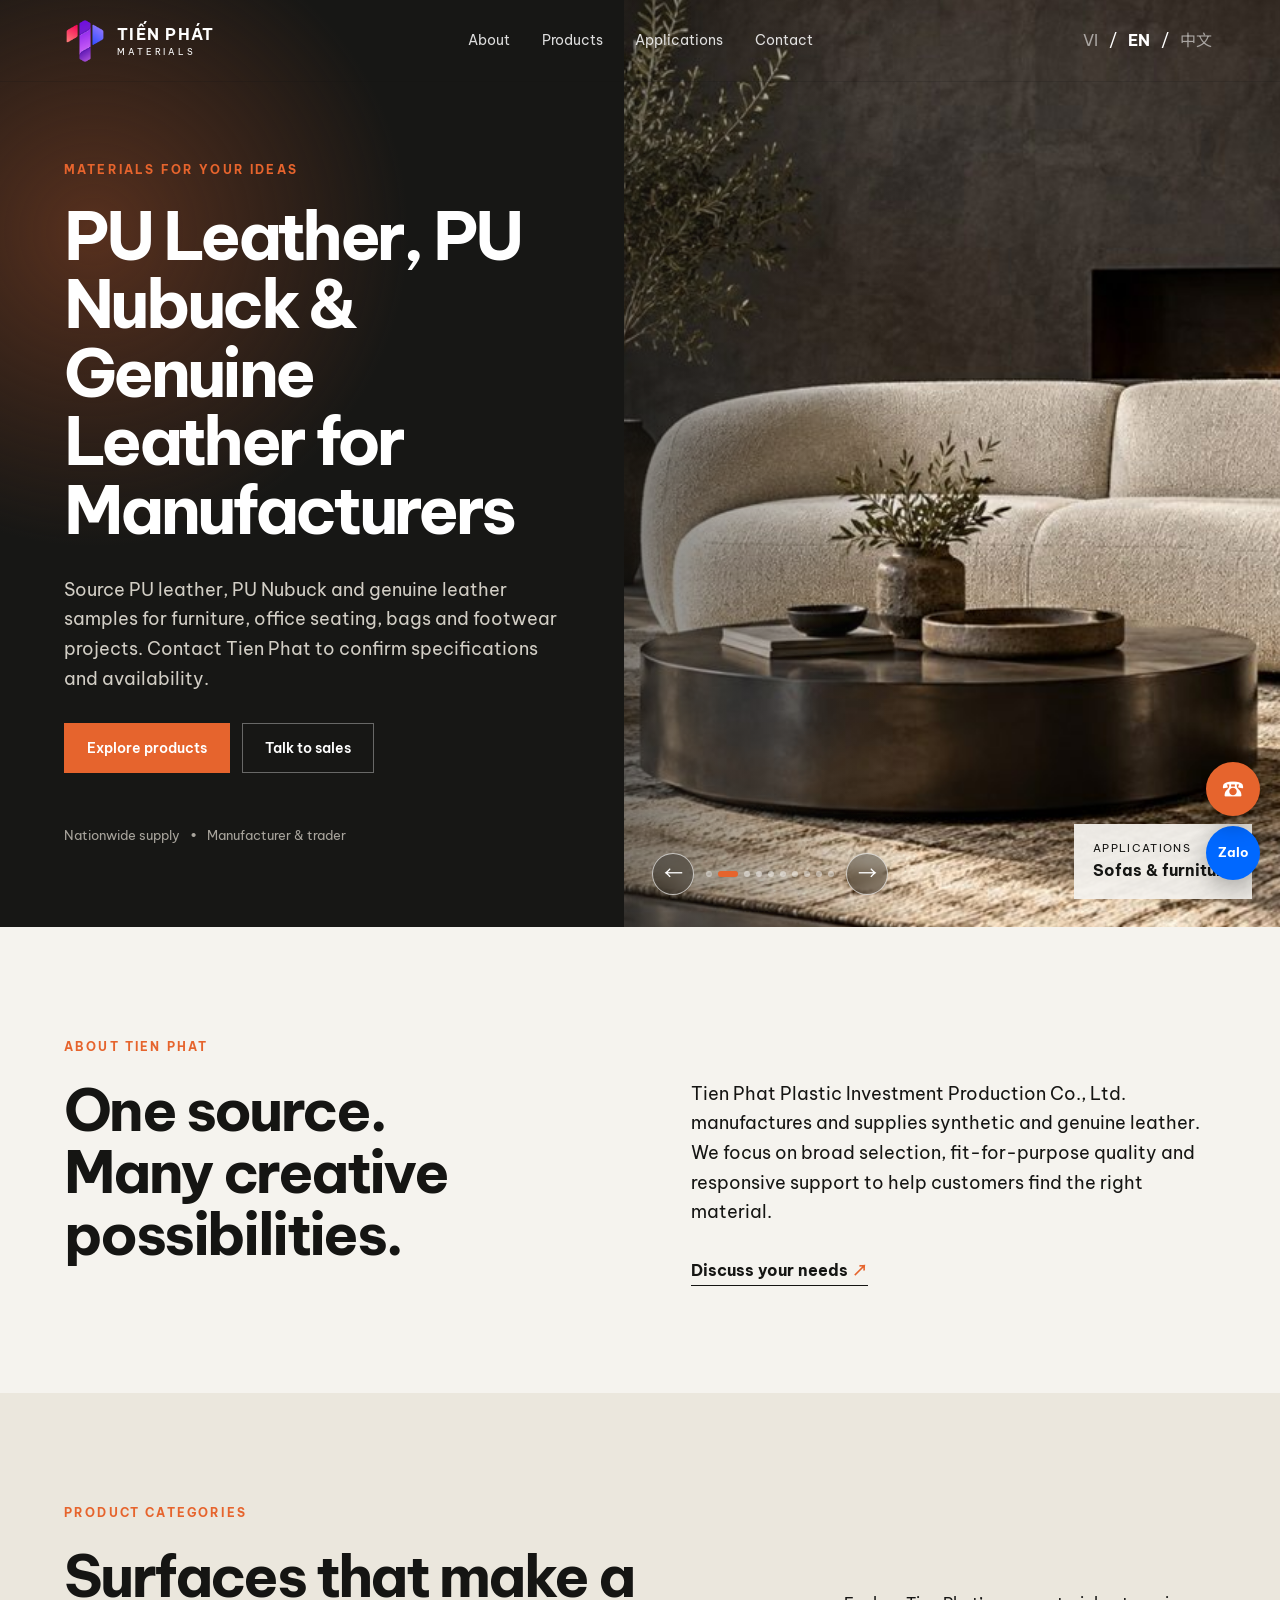
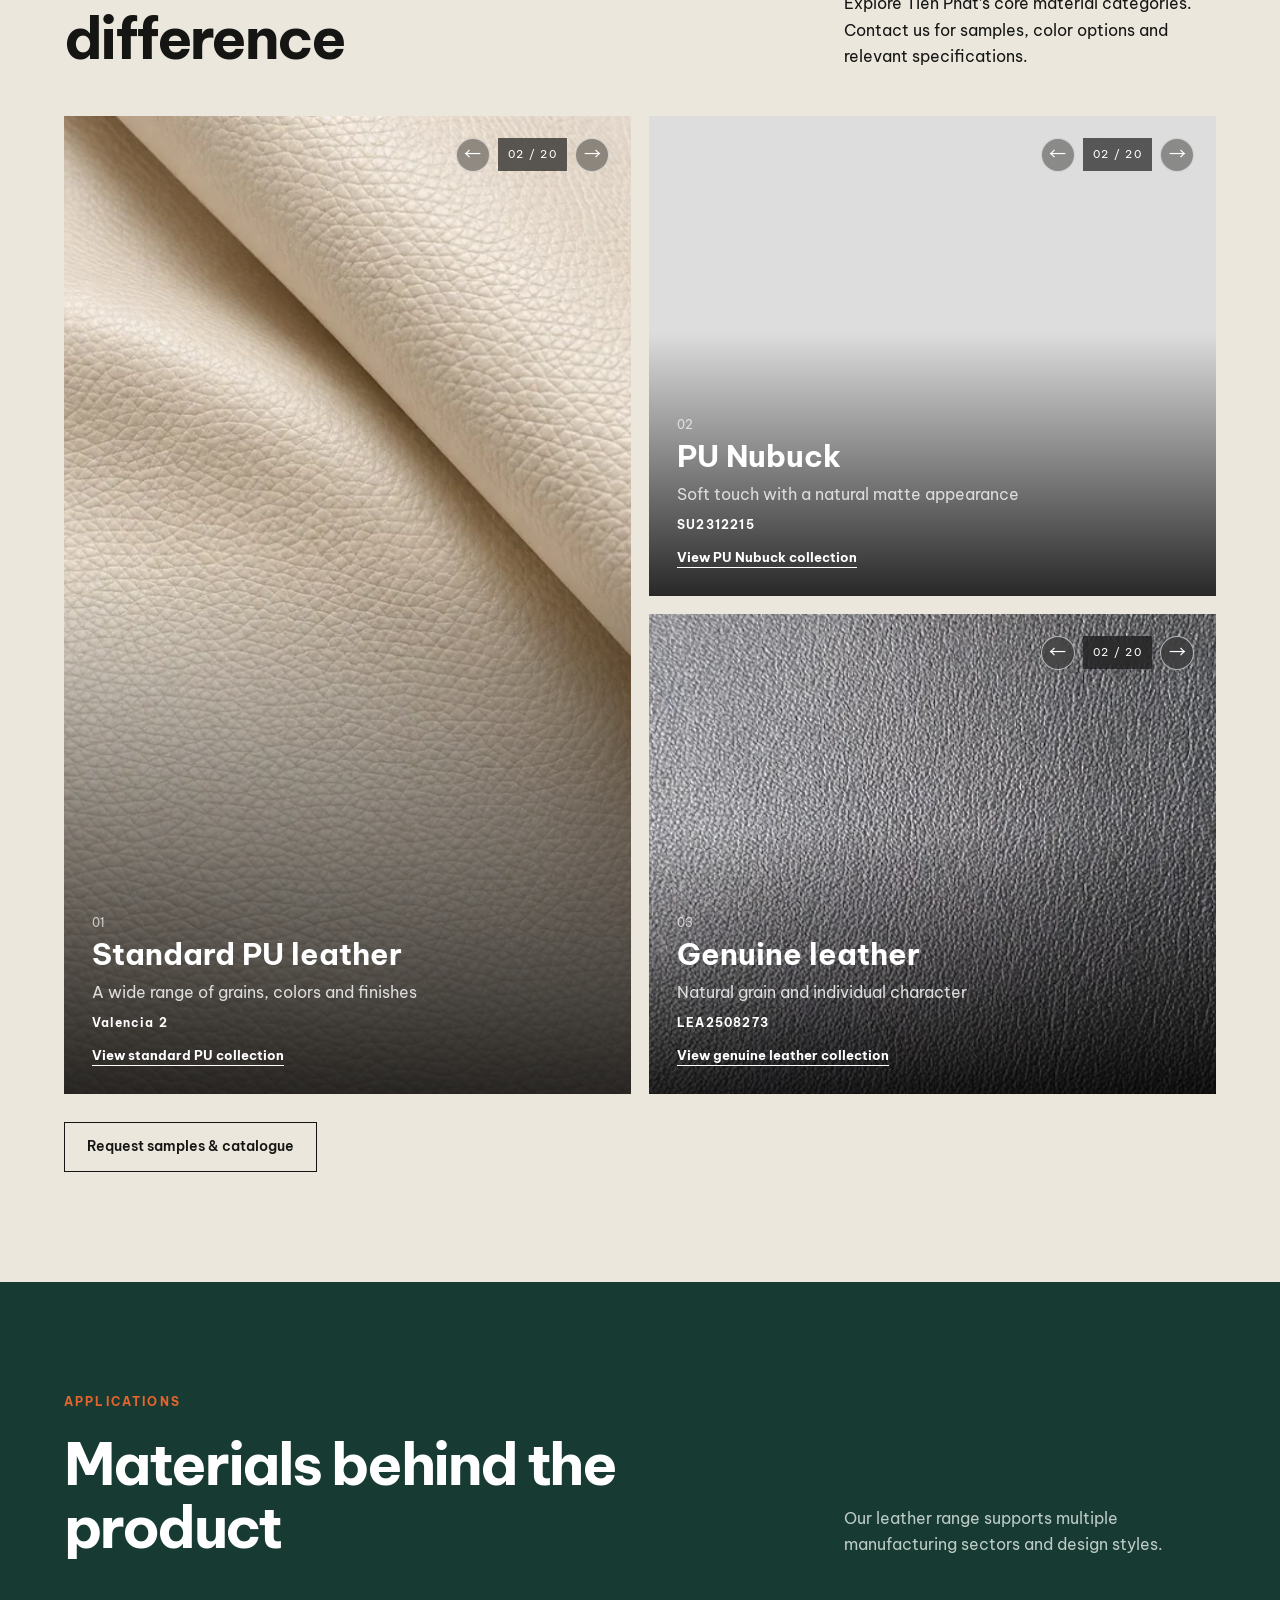
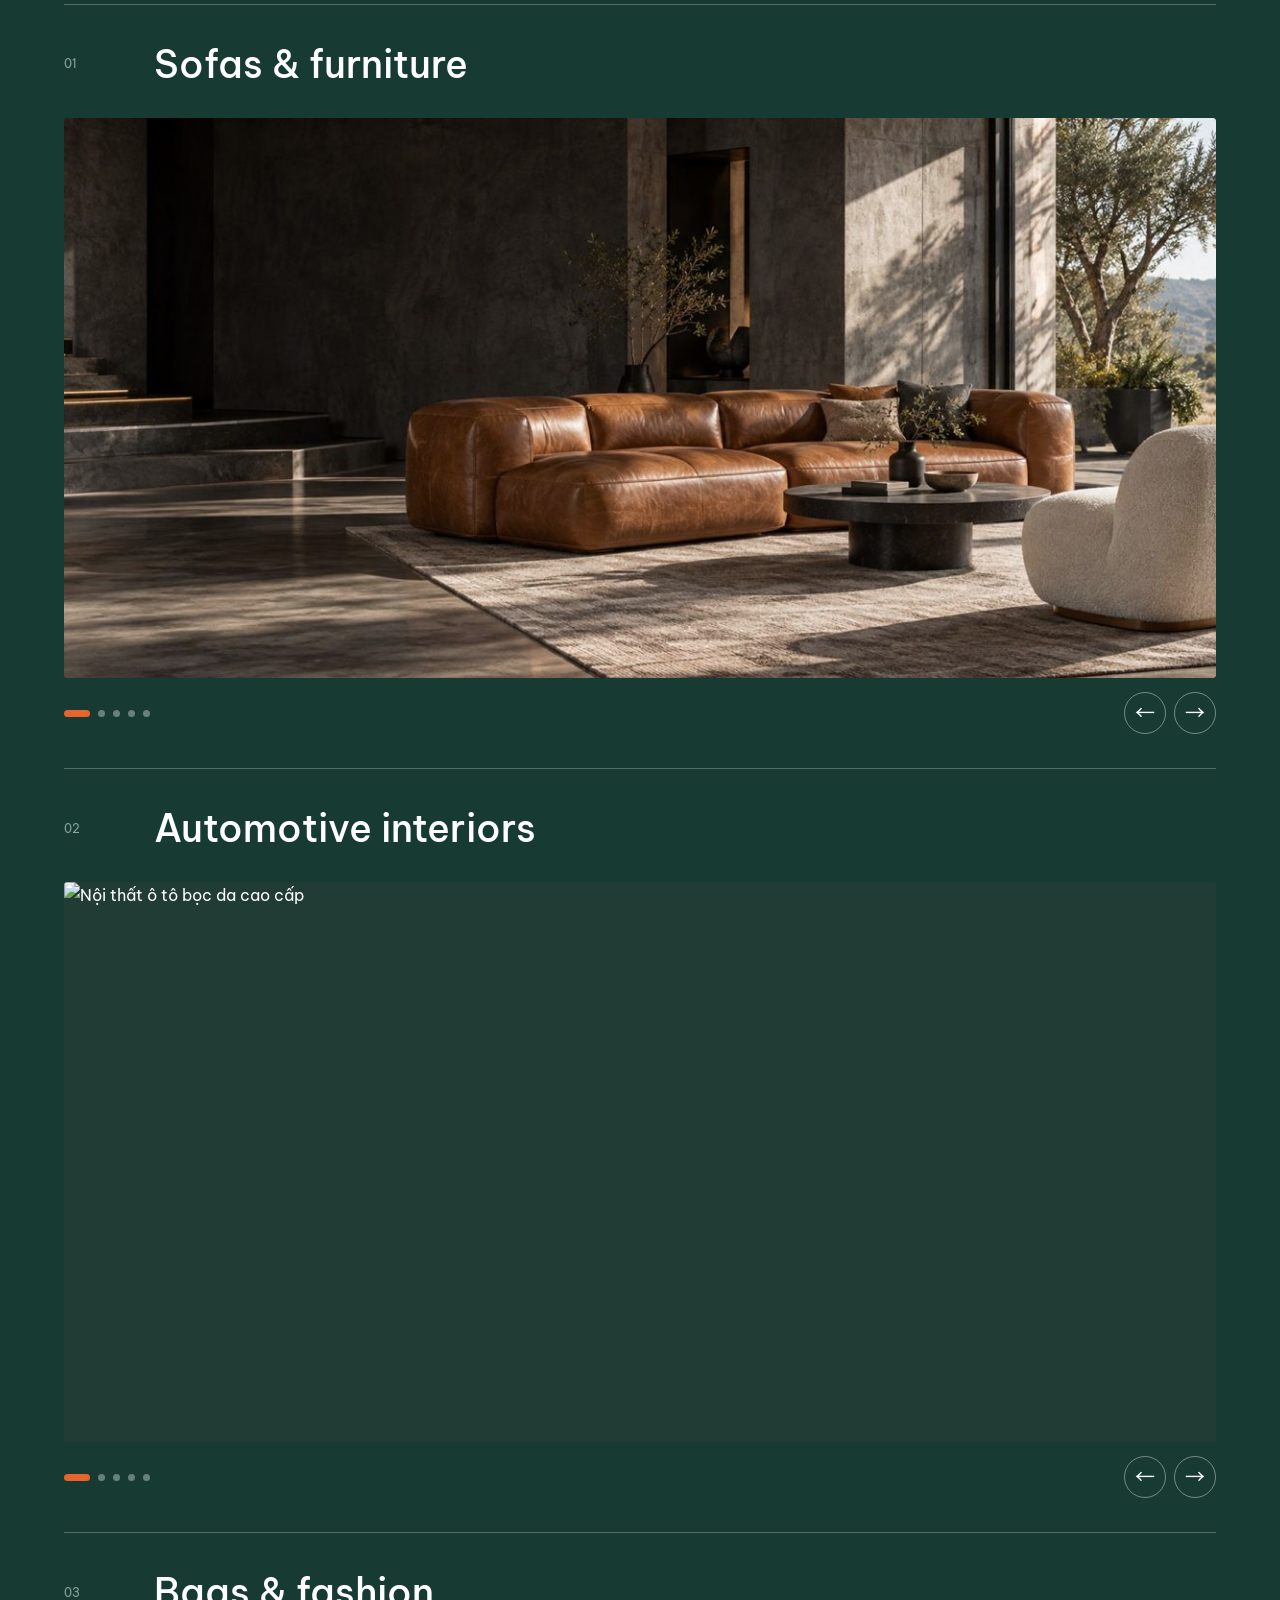
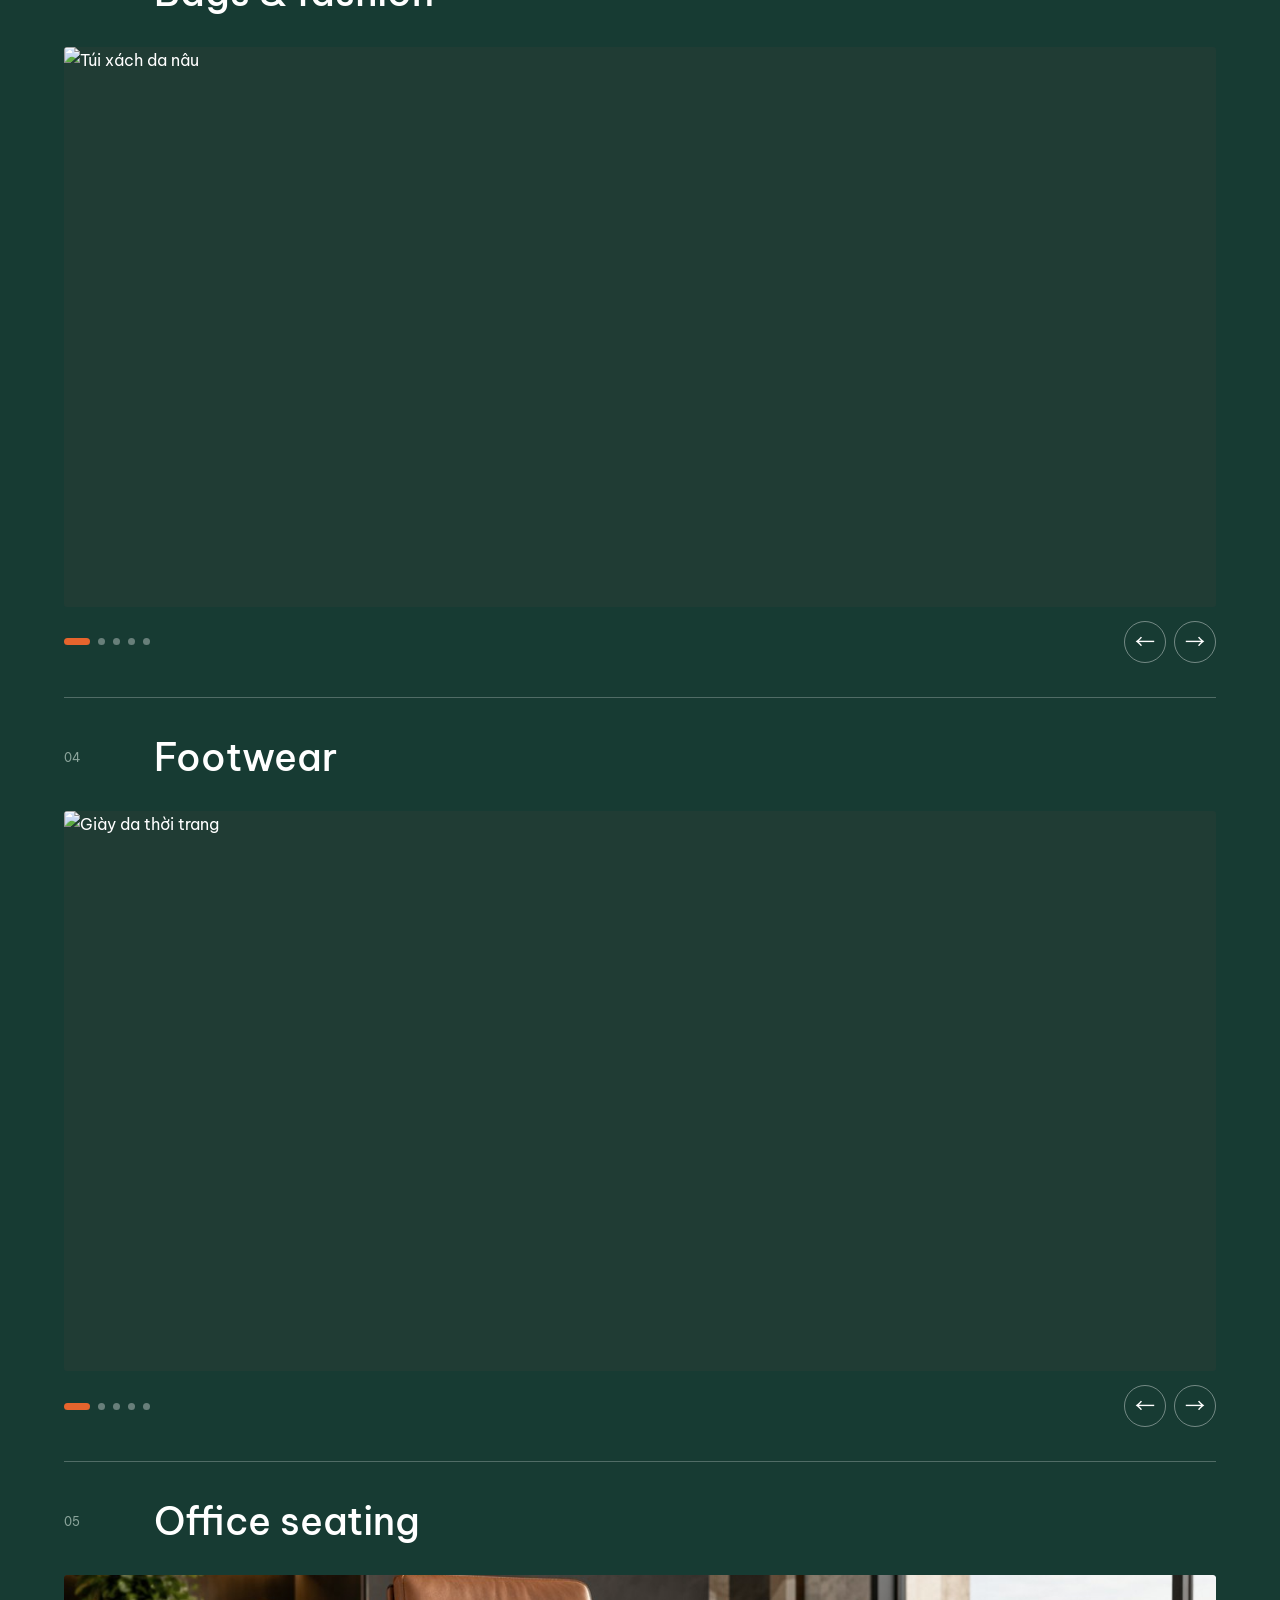
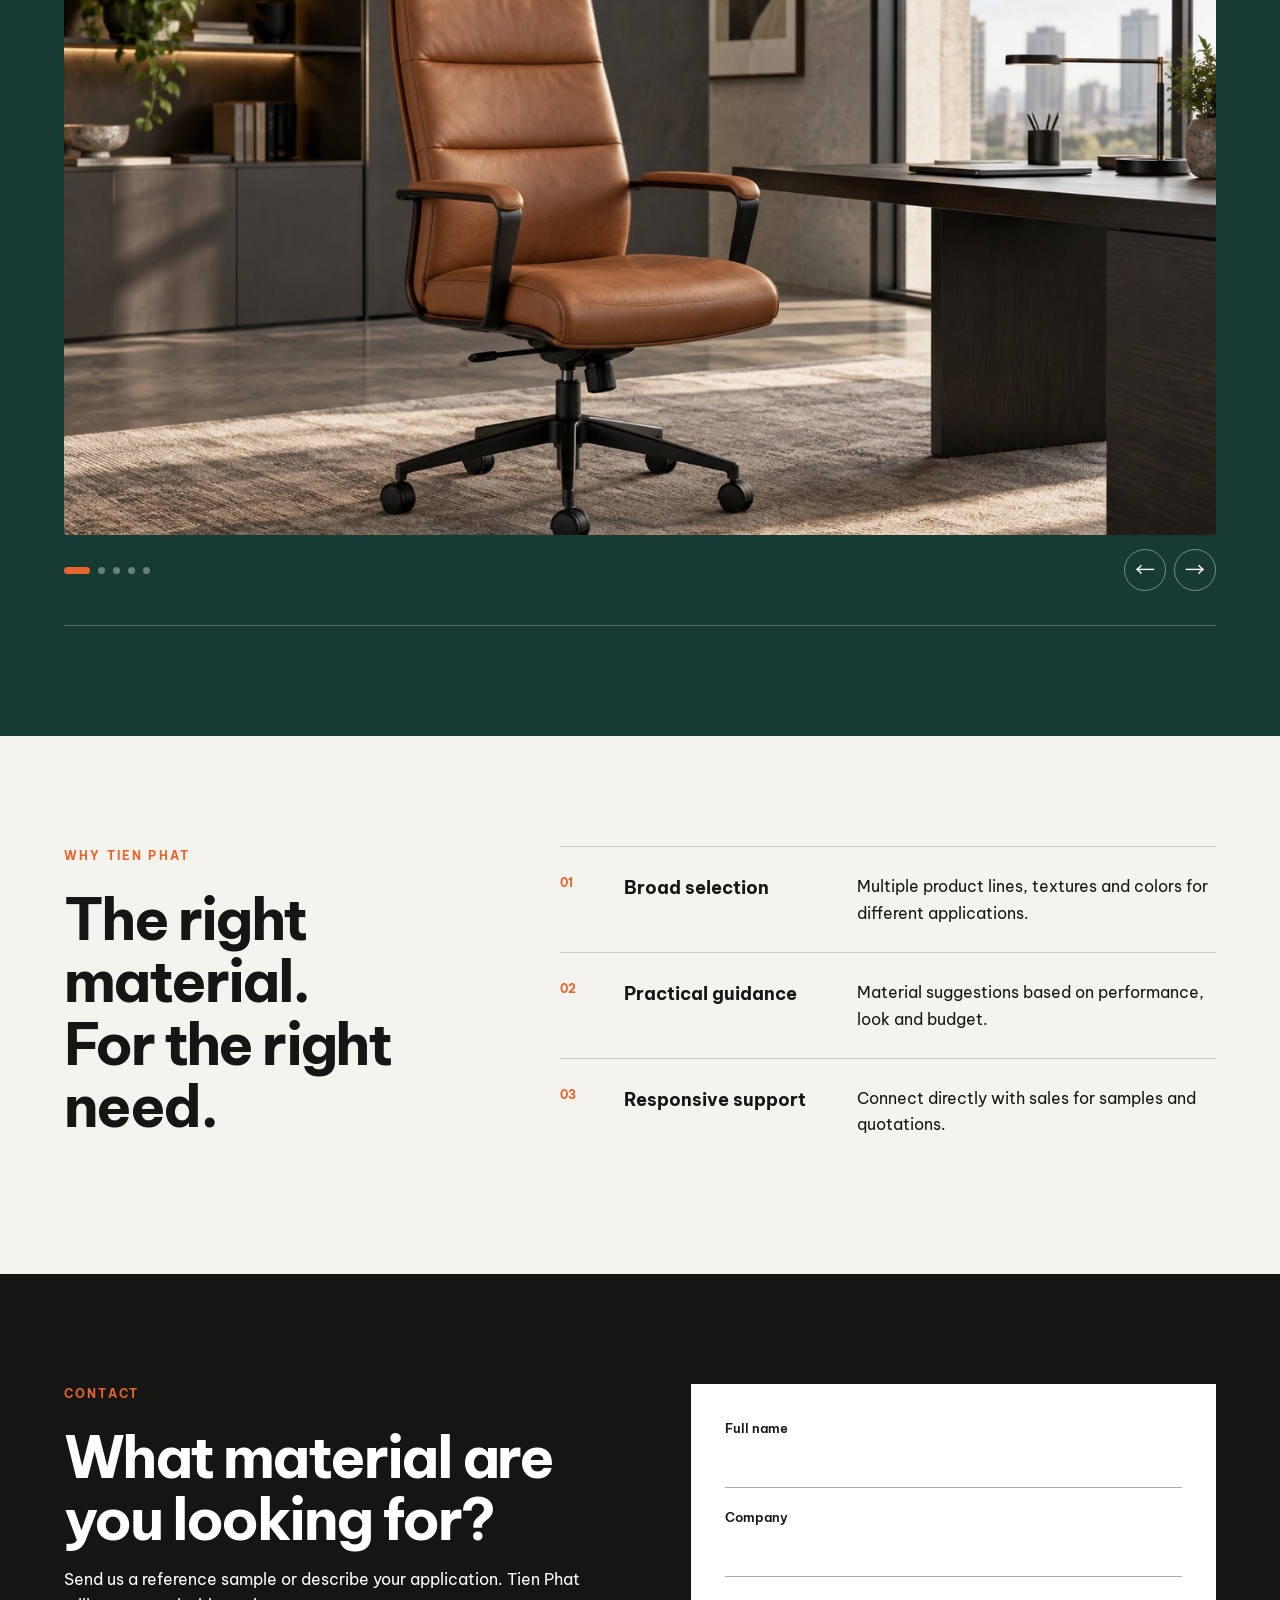
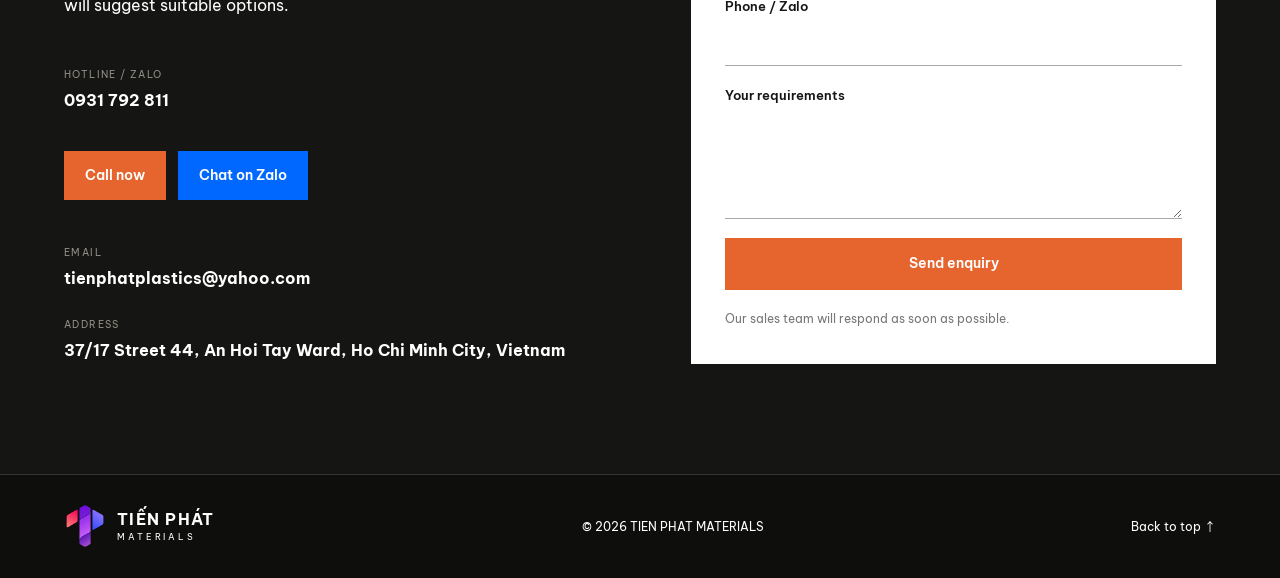
==== vi/index.html @ 559e82de "SEO Step 2: static multilingual pages, hreflang, localized routing and sitemap" ====
<!doctype html>
<html lang="vi" data-site-locale="vi">
<head>
  <meta charset="utf-8">
  <meta name="viewport" content="width=device-width,initial-scale=1">
  <meta name="color-scheme" content="light dark">
  <meta name="description" content="Tiến Phát cung cấp da PU, PU Nubuck và da thật cho doanh nghiệp sản xuất sofa, nội thất, ghế văn phòng, túi xách và giày dép. Xem mẫu và liên hệ tư vấn.">
  <title>Nhà cung cấp da PU, PU Nubuck &amp; Da Thật | Tiến Phát</title>
  <meta name="robots" content="index,follow,max-image-preview:large">
  <link rel="canonical" href="https://www.tienphat.org/vi/">
  <link rel="alternate" hreflang="en" href="https://www.tienphat.org/">
  <link rel="alternate" hreflang="vi" href="https://www.tienphat.org/vi/">
  <link rel="alternate" hreflang="zh" href="https://www.tienphat.org/zh/">
  <link rel="alternate" hreflang="x-default" href="https://www.tienphat.org/">
  <meta property="og:type" content="website">
  <meta property="og:site_name" content="Tiến Phát Materials">
  <meta property="og:url" content="https://www.tienphat.org/vi/">
  <meta property="og:title" content="Nhà cung cấp da PU, PU Nubuck &amp; Da Thật | Tiến Phát">
  <meta property="og:description" content="Tiến Phát cung cấp da PU, PU Nubuck và da thật cho doanh nghiệp sản xuất sofa, nội thất, ghế văn phòng, túi xách và giày dép. Xem mẫu và liên hệ tư vấn.">
  <meta property="og:image" content="https://www.tienphat.org/assets/images/seo/da-pu-um-76-01.webp">
  <meta name="twitter:card" content="summary_large_image">
  <script type="application/ld+json">{"@context":"https://schema.org","@graph":[{"@type":"Organization","@id":"https://www.tienphat.org/#organization","name":"Công Ty TNHH Đầu Tư Sản Xuất Nhựa Tiến Phát","alternateName":"Tiến Phát Materials","url":"https://www.tienphat.org/","logo":"https://www.tienphat.org/assets/images/modern/logo.png","telephone":"+84-931-792-811","email":"tienphatplastics@yahoo.com","address":{"@type":"PostalAddress","streetAddress":"37/17 Đường số 44","addressLocality":"TP. Hồ Chí Minh","addressRegion":"TP. Hồ Chí Minh","addressCountry":"VN"}},{"@type":"WebSite","@id":"https://www.tienphat.org/vi/#website","name":"Tiến Phát Materials","url":"https://www.tienphat.org/vi/","inLanguage":"vi","publisher":{"@id":"https://www.tienphat.org/#organization"}}]}</script>
  <link rel="icon" type="image/png" href="/assets/images/modern/logo.png">
  <link rel="preconnect" href="https://fonts.googleapis.com">
  <link rel="preconnect" href="https://fonts.gstatic.com" crossorigin>
  <link href="https://fonts.googleapis.com/css2?family=Be+Vietnam+Pro:wght@400;500;600;700&family=Noto+Sans+SC:wght@400;500;600;700&display=swap" rel="stylesheet">
  <link rel="stylesheet" href="/assets/style.css">
  <link rel="stylesheet" href="/assets/theme.css">
</head>
<body>
  <header class="site-header">
    <a class="brand" href="#top" aria-label="Tiến Phát">
      <span class="brand-mark"><img src="/assets/images/modern/logo.png" alt="Tiến Phát"></span>
      <span><b>TIẾN PHÁT</b><small data-t="brandSub">VẬT LIỆU</small></span>
    </a>
    <button class="menu-toggle" aria-label="Mở menu" aria-expanded="false">☰</button>
    <nav class="nav" aria-label="Điều hướng chính">
      <a href="#about" data-t="navAbout">Giới thiệu</a>
      <a href="#products" data-t="navProducts">Sản phẩm</a>
      <a href="#applications" data-t="navApplications">Ứng dụng</a>
      <a href="#contact" data-t="navContact">Liên hệ</a>
    </nav>
    <div class="lang" aria-label="Ngôn ngữ">
      <button class="active" data-lang="vi">VI</button><span>/</span><button data-lang="en">EN</button><span>/</span><button data-lang="zh">中文</button>
    </div>
  </header>

  <main id="top">
    <section class="hero">
      <div class="hero-copy">
        <p class="eyebrow" data-t="heroEyebrow">VẬT LIỆU CHO Ý TƯỞNG CỦA BẠN</p>
        <h1 data-t="heroTitle">Da PU, PU Nubuck & da thật cho sản xuất</h1>
        <p class="hero-lead" data-t="heroLead">Danh mục da PU, PU Nubuck và da thật cho doanh nghiệp sản xuất sofa, ghế văn phòng, nội thất, túi xách và giày dép. Liên hệ để đối chiếu mẫu và quy cách.</p>
        <div class="hero-actions">
          <a class="btn primary" href="#products" data-t="explore">Khám phá sản phẩm</a>
          <a class="btn ghost" href="tel:+84931792811" data-t="consult">Nhận tư vấn</a>
        </div>
        <div class="hero-meta"><span data-t="nationwide">Cung cấp toàn quốc</span><span>•</span><span data-t="manufacturer">Nhà sản xuất & thương mại</span></div>
      </div>
      <div class="hero-visual">
        <div class="hero-slides">
          <img class="hero-slide active" src="/assets/images/modern/sofa-01.jpg" alt="Finished upholstered sofa in a modern interior" data-label-key="appFurniture">
          <img class="hero-slide" src="/assets/images/modern/sofa-02.jpg" alt="Modern finished sofa with leather upholstery" data-label-key="appFurniture" loading="lazy">
          <img class="hero-slide" src="https://images.unsplash.com/photo-1760550818717-4b948c14c5de?auto=format&fit=crop&w=1800&q=86" alt="Premium finished automotive leather interior" data-label-key="appAuto" loading="lazy">
          <img class="hero-slide" src="https://images.unsplash.com/photo-1758411898497-20b22d4b3596?auto=format&fit=crop&w=1800&q=86" alt="Red and black finished leather car seats" data-label-key="appAuto" loading="lazy">
          <img class="hero-slide" src="https://images.unsplash.com/photo-1772026251816-a6d382c67b3b?auto=format&fit=crop&w=1800&q=86" alt="Finished brown leather handbag" data-label-key="appFashion" loading="lazy">
          <img class="hero-slide" src="https://images.unsplash.com/photo-1590874103328-eac38a683ce7?auto=format&fit=crop&w=1800&q=86" alt="Modern finished leather fashion bag" data-label-key="appFashion" loading="lazy">
          <img class="hero-slide" src="https://images.unsplash.com/photo-1576133384936-ea17c54e9fd4?auto=format&fit=crop&w=1800&q=86" alt="Finished fashion leather footwear" data-label-key="appShoes" loading="lazy">
          <img class="hero-slide" src="https://images.unsplash.com/photo-1540162747858-34bb3e8428e6?auto=format&fit=crop&w=1800&q=86" alt="Finished men's leather shoes" data-label-key="appShoes" loading="lazy">
          <img class="hero-slide" src="/assets/images/office/office-01.jpg" alt="Ghế giám đốc bọc PU màu cognac" data-label-key="appOffice" loading="lazy">
          <img class="hero-slide" src="/assets/images/office/office-02.jpg" alt="Ghế làm việc bọc PU màu xám than" data-label-key="appOffice" loading="lazy">
        </div>
        <div class="hero-slider-nav" aria-label="Header slideshow controls">
          <button class="hero-slide-button hero-prev" type="button" aria-label="Previous image">←</button>
          <div class="hero-slide-dots" aria-hidden="true"></div>
          <button class="hero-slide-button hero-next" type="button" aria-label="Next image">→</button>
        </div>
        <div class="sample-label"><span data-hero-kind>APPLICATIONS</span><b data-hero-caption>Sofas &amp; furniture</b></div>
      </div>
    </section>

    <section class="intro" id="about">
      <p class="section-kicker" data-t="aboutKicker">VỀ TIẾN PHÁT</p>
      <div class="intro-grid">
        <h2 data-t="aboutTitle">Một nguồn cung.<br>Nhiều khả năng sáng tạo.</h2>
        <div>
          <p data-t="aboutBody">Công Ty TNHH Đầu Tư Sản Xuất Nhựa Tiến Phát chuyên sản xuất và cung cấp da tổng hợp cùng da thật. Chúng tôi tập trung vào lựa chọn đa dạng, chất lượng phù hợp và hỗ trợ nhanh để khách hàng tìm đúng vật liệu cho từng nhu cầu.</p>
          <a class="text-link" href="#contact" data-t="talk">Trao đổi nhu cầu <span>↗</span></a>
        </div>
      </div>
    </section>

    <section class="products" id="products">
      <div class="section-head">
        <div><p class="section-kicker" data-t="productKicker">DANH MỤC SẢN PHẨM</p><h2 data-t="productTitle">Bề mặt tạo nên khác biệt</h2></div>
        <p data-t="productIntro">Khám phá các nhóm vật liệu chủ lực của Tiến Phát. Liên hệ để nhận mẫu, kiểm tra màu sắc và thông số phù hợp.</p>
      </div>
      <div class="product-grid">
        <article class="product-card large">
          <div class="product-slides">
            <img class="product-slide active" src="/assets/images/seo/da-pu-um-76-01.webp" alt="Mẫu da pu mã UM-76 – Tiến Phát" width="960" height="540" decoding="async">
            <img class="product-slide" src="/assets/images/seo/da-pu-valencia-2-01.webp" alt="Mẫu da pu mã Valencia 2 – Tiến Phát" loading="lazy" width="693" height="1040" decoding="async">
            <img class="product-slide" src="/assets/images/seo/da-pu-valencia-01.webp" alt="Mẫu da pu mã Valencia – Tiến Phát" loading="lazy" width="693" height="1040" decoding="async">
            <img class="product-slide" src="/assets/images/seo/da-pu-vegas-2c-01.webp" alt="Mẫu da pu mã Vegas 2C – Tiến Phát" loading="lazy" width="693" height="1040" decoding="async">
            <img class="product-slide" src="/assets/images/seo/da-pu-vegas-3c-01.webp" alt="Mẫu da pu mã Vegas 3C – Tiến Phát" loading="lazy" width="693" height="1040" decoding="async">
            <img class="product-slide" src="/assets/images/seo/da-pu-vegas-c-01.webp" alt="Mẫu da pu mã Vegas C – Tiến Phát" loading="lazy" width="693" height="1040" decoding="async">
            <img class="product-slide" src="/assets/images/seo/da-pu-verolegno-01.webp" alt="Mẫu da pu mã Verolegno – Tiến Phát" loading="lazy" width="693" height="1040" decoding="async">
            <img class="product-slide" src="/assets/images/seo/da-pu-verolegno-02.webp" alt="Mẫu da pu mã VEROLEGNO – Tiến Phát" loading="lazy" width="693" height="1040" decoding="async">
            <img class="product-slide" src="/assets/images/seo/da-pu-verona-2-c-01.webp" alt="Mẫu da pu mã VERONA-2-C – Tiến Phát" loading="lazy" width="693" height="1040" decoding="async">
            <img class="product-slide" src="/assets/images/seo/da-pu-verona-c-01.webp" alt="Mẫu da pu mã VERONA-C – Tiến Phát" loading="lazy" width="693" height="1040" decoding="async">
            <img class="product-slide" src="/assets/images/seo/da-pu-vez-matte-2-01.webp" alt="Mẫu da pu mã VEZ MATTE-2 – Tiến Phát" loading="lazy" width="693" height="1040" decoding="async">
            <img class="product-slide" src="/assets/images/seo/da-pu-vez-matte-01.webp" alt="Mẫu da pu mã VEZ MATTE – Tiến Phát" loading="lazy" width="693" height="1040" decoding="async">
            <img class="product-slide" src="/assets/images/seo/da-pu-vez-2-01.webp" alt="Mẫu da pu mã VEZ-2 – Tiến Phát" loading="lazy" width="693" height="1040" decoding="async">
            <img class="product-slide" src="/assets/images/seo/da-pu-vez-01.webp" alt="Mẫu da pu mã VEZ – Tiến Phát" loading="lazy" width="693" height="1040" decoding="async">
            <img class="product-slide" src="/assets/images/seo/da-pu-vicenza-2-c-01.webp" alt="Mẫu da pu mã VICENZA-2-C – Tiến Phát" loading="lazy" width="693" height="1040" decoding="async">
            <img class="product-slide" src="/assets/images/seo/da-pu-vicenza-3-c-01.webp" alt="Mẫu da pu mã VICENZA-3-C – Tiến Phát" loading="lazy" width="693" height="1040" decoding="async">
            <img class="product-slide" src="/assets/images/seo/da-pu-vicenza-4-c-01.webp" alt="Mẫu da pu mã VICENZA-4-C – Tiến Phát" loading="lazy" width="693" height="1040" decoding="async">
            <img class="product-slide" src="/assets/images/seo/da-pu-vicenza-5-c-01.webp" alt="Mẫu da pu mã VICENZA-5-C – Tiến Phát" loading="lazy" width="693" height="1040" decoding="async">
            <img class="product-slide" src="/assets/images/seo/da-pu-vicenza-6-c-01.webp" alt="Mẫu da pu mã VICENZA-6-C – Tiến Phát" loading="lazy" width="693" height="1040" decoding="async">
            <img class="product-slide" src="/assets/images/seo/da-pu-vicenza-7-c-01.webp" alt="Mẫu da pu mã VICENZA-7-C – Tiến Phát" loading="lazy" width="693" height="1040" decoding="async">
          </div>
          <div class="card-copy"><p>01</p><h3 data-t="puTitle">Da PU phổ thông</h3><span data-t="puDesc">Đa dạng vân, màu và hiệu ứng bề mặt</span><b>VEGAS-C</b><a class="collection-link" data-t="seePu" href="da-pu-pho-thong.html">Xem các mẫu da PU</a></div>
        </article>
        <article class="product-card">
          <div class="product-slides">
            <img class="product-slide active" src="/assets/images/seo/da-pu-nubuck-su2312228-01.webp" alt="Mẫu da pu nubuck mã SU2312228 – Tiến Phát" width="960" height="540" decoding="async">
            <img class="product-slide" src="/assets/images/seo/da-pu-nubuck-su2312215-01.webp" alt="Mẫu da pu nubuck mã SU2312215 – Tiến Phát" loading="lazy" width="693" height="1040" decoding="async">
            <img class="product-slide" src="/assets/images/seo/da-pu-nubuck-su2312216-01.webp" alt="Mẫu da pu nubuck mã SU2312216 – Tiến Phát" loading="lazy" width="693" height="1040" decoding="async">
            <img class="product-slide" src="/assets/images/seo/da-pu-nubuck-su2312217-01.webp" alt="Mẫu da pu nubuck mã SU2312217 – Tiến Phát" loading="lazy" width="693" height="1040" decoding="async">
            <img class="product-slide" src="/assets/images/seo/da-pu-nubuck-su2312218-01.webp" alt="Mẫu da pu nubuck mã SU2312218 – Tiến Phát" loading="lazy" width="693" height="1040" decoding="async">
            <img class="product-slide" src="/assets/images/seo/da-pu-nubuck-su2312219-01.webp" alt="Mẫu da pu nubuck mã SU2312219 – Tiến Phát" loading="lazy" width="693" height="1040" decoding="async">
            <img class="product-slide" src="/assets/images/seo/da-pu-nubuck-su2312220-01.webp" alt="Mẫu da pu nubuck mã SU2312220 – Tiến Phát" loading="lazy" width="693" height="1040" decoding="async">
            <img class="product-slide" src="/assets/images/seo/da-pu-nubuck-su2312221-01.webp" alt="Mẫu da pu nubuck mã SU2312221 – Tiến Phát" loading="lazy" width="693" height="1040" decoding="async">
            <img class="product-slide" src="/assets/images/seo/da-pu-nubuck-su2312222-01.webp" alt="Mẫu da pu nubuck mã SU2312222 – Tiến Phát" loading="lazy" width="693" height="1040" decoding="async">
            <img class="product-slide" src="/assets/images/seo/da-pu-nubuck-su2312223-01.webp" alt="Mẫu da pu nubuck mã SU2312223 – Tiến Phát" loading="lazy" width="693" height="1040" decoding="async">
            <img class="product-slide" src="/assets/images/seo/da-pu-nubuck-su2312224-01.webp" alt="Mẫu da pu nubuck mã SU2312224 – Tiến Phát" loading="lazy" width="693" height="1040" decoding="async">
            <img class="product-slide" src="/assets/images/seo/da-pu-nubuck-su2312225-01.webp" alt="Mẫu da pu nubuck mã SU2312225 – Tiến Phát" loading="lazy" width="693" height="1040" decoding="async">
            <img class="product-slide" src="/assets/images/seo/da-pu-nubuck-su2312226-01.webp" alt="Mẫu da pu nubuck mã SU2312226 – Tiến Phát" loading="lazy" width="693" height="1040" decoding="async">
            <img class="product-slide" src="/assets/images/seo/da-pu-nubuck-su2312227-01.webp" alt="Mẫu da pu nubuck mã SU2312227 – Tiến Phát" loading="lazy" width="693" height="1040" decoding="async">
            <img class="product-slide" src="/assets/images/seo/da-pu-nubuck-su2312200-01.webp" alt="Mẫu da pu nubuck mã SU2312200 – Tiến Phát" loading="lazy" width="693" height="1040" decoding="async">
            <img class="product-slide" src="/assets/images/seo/da-pu-nubuck-su2312201-01.webp" alt="Mẫu da pu nubuck mã SU2312201 – Tiến Phát" loading="lazy" width="693" height="1040" decoding="async">
            <img class="product-slide" src="/assets/images/seo/da-pu-nubuck-su2312202-01.webp" alt="Mẫu da pu nubuck mã SU2312202 – Tiến Phát" loading="lazy" width="693" height="1040" decoding="async">
            <img class="product-slide" src="/assets/images/seo/da-pu-nubuck-su2312203-01.webp" alt="Mẫu da pu nubuck mã SU2312203 – Tiến Phát" loading="lazy" width="693" height="1040" decoding="async">
            <img class="product-slide" src="/assets/images/seo/da-pu-nubuck-su2312204-01.webp" alt="Mẫu da pu nubuck mã SU2312204 – Tiến Phát" loading="lazy" width="693" height="1040" decoding="async">
            <img class="product-slide" src="/assets/images/seo/da-pu-nubuck-su2312205-01.webp" alt="Mẫu da pu nubuck mã SU2312205 – Tiến Phát" loading="lazy" width="693" height="1040" decoding="async">
          </div>
          <div class="card-copy"><p>02</p><h3 data-t="nubuckTitle">Da PU Nubuck</h3><span data-t="nubuckDesc">Bề mặt mềm, hiệu ứng mờ tự nhiên</span><b>SU2312228</b><a class="collection-link" data-t="seeNubuck" href="da-pu-nubuck.html">Xem các mẫu PU Nubuck</a></div>
        </article>
        <article class="product-card">
          <div class="product-slides">
            <img class="product-slide active" src="/assets/images/seo/da-that-lea2508274-01.webp" alt="Mẫu da thật mã LEA2508274 – Tiến Phát" width="480" height="1040" decoding="async">
            <img class="product-slide" src="/assets/images/seo/da-that-lea2508273-01.webp" alt="Mẫu da thật mã LEA2508273 – Tiến Phát" loading="lazy" width="480" height="1040" decoding="async">
            <img class="product-slide" src="/assets/images/seo/da-that-lea2507266-01.webp" alt="Mẫu da thật mã LEA2507266 – Tiến Phát" loading="lazy" width="780" height="1040" decoding="async">
            <img class="product-slide" src="/assets/images/seo/da-that-lea2507267-01.webp" alt="Mẫu da thật mã LEA2507267 – Tiến Phát" loading="lazy" width="780" height="1040" decoding="async">
            <img class="product-slide" src="/assets/images/seo/da-that-lea2507268-01.webp" alt="Mẫu da thật mã LEA2507268 – Tiến Phát" loading="lazy" width="780" height="1040" decoding="async">
            <img class="product-slide" src="/assets/images/seo/da-that-lea2507269-01.webp" alt="Mẫu da thật mã LEA2507269 – Tiến Phát" loading="lazy" width="780" height="1040" decoding="async">
            <img class="product-slide" src="/assets/images/seo/da-that-lea2507270-01.webp" alt="Mẫu da thật mã LEA2507270 – Tiến Phát" loading="lazy" width="780" height="1040" decoding="async">
            <img class="product-slide" src="/assets/images/seo/da-that-lea2507271-01.webp" alt="Mẫu da thật mã LEA2507271 – Tiến Phát" loading="lazy" width="780" height="1040" decoding="async">
            <img class="product-slide" src="/assets/images/seo/da-that-lea2507244-01.webp" alt="Mẫu da thật mã LEA2507244 – Tiến Phát" loading="lazy" width="780" height="1040" decoding="async">
            <img class="product-slide" src="/assets/images/seo/da-that-lea2507245-01.webp" alt="Mẫu da thật mã LEA2507245 – Tiến Phát" loading="lazy" width="780" height="1040" decoding="async">
            <img class="product-slide" src="/assets/images/seo/da-that-lea2507246-01.webp" alt="Mẫu da thật mã LEA2507246 – Tiến Phát" loading="lazy" width="780" height="1040" decoding="async">
            <img class="product-slide" src="/assets/images/seo/da-that-lea2507247-01.webp" alt="Mẫu da thật mã LEA2507247 – Tiến Phát" loading="lazy" width="780" height="1040" decoding="async">
            <img class="product-slide" src="/assets/images/seo/da-that-lea2507248-01.webp" alt="Mẫu da thật mã LEA2507248 – Tiến Phát" loading="lazy" width="780" height="1040" decoding="async">
            <img class="product-slide" src="/assets/images/seo/da-that-lea2507249-01.webp" alt="Mẫu da thật mã LEA2507249 – Tiến Phát" loading="lazy" width="780" height="1040" decoding="async">
            <img class="product-slide" src="/assets/images/seo/da-that-lea2507250-01.webp" alt="Mẫu da thật mã LEA2507250 – Tiến Phát" loading="lazy" width="780" height="1040" decoding="async">
            <img class="product-slide" src="/assets/images/seo/da-that-lea2507251-01.webp" alt="Mẫu da thật mã LEA2507251 – Tiến Phát" loading="lazy" width="780" height="1040" decoding="async">
            <img class="product-slide" src="/assets/images/seo/da-that-lea2507252-01.webp" alt="Mẫu da thật mã LEA2507252 – Tiến Phát" loading="lazy" width="780" height="1040" decoding="async">
            <img class="product-slide" src="/assets/images/seo/da-that-lea2507253-01.webp" alt="Mẫu da thật mã LEA2507253 – Tiến Phát" loading="lazy" width="780" height="1040" decoding="async">
            <img class="product-slide" src="/assets/images/seo/da-that-lea2507254-01.webp" alt="Mẫu da thật mã LEA2507254 – Tiến Phát" loading="lazy" width="780" height="1040" decoding="async">
            <img class="product-slide" src="/assets/images/seo/da-that-lea2507255-01.webp" alt="Mẫu da thật mã LEA2507255 – Tiến Phát" loading="lazy" width="780" height="1040" decoding="async">
          </div>
          <div class="card-copy"><p>03</p><h3 data-t="leatherTitle">Da thật</h3><span data-t="leatherDesc">Vân tự nhiên, cá tính riêng cho từng tấm</span><b>LEA2508274</b><a class="collection-link" data-t="seeLeather" href="da-that.html">Xem các mẫu da thật</a></div>
        </article>
      </div>
      <a class="btn line" href="#contact" data-t="requestSample">Yêu cầu mẫu & catalogue</a>
    </section>

    <section class="applications" id="applications">
      <div class="section-head light"><div><p class="section-kicker" data-t="appKicker">ỨNG DỤNG</p><h2 data-t="appTitle">Vật liệu đi cùng sản phẩm</h2></div><p data-t="appIntro">Danh mục da của chúng tôi đáp ứng nhiều ngành sản xuất và phong cách thiết kế.</p></div>
      <div class="app-galleries">
        <article class="app-gallery"><header><span>01</span><h3 data-t="appFurniture">Sofa & nội thất</h3></header><div class="app-images" tabindex="0" aria-label="Hình ảnh sofa và nội thất">
          <img src="/assets/images/modern/sofa-01.jpg" alt="Sofa bọc nệm trong không gian nội thất" loading="lazy"><img src="/assets/images/modern/sofa-02.jpg" alt="Chi tiết ghế sofa hiện đại" loading="lazy"><img src="/assets/images/modern/sofa-03.jpg" alt="Sofa nâu với bề mặt giàu kết cấu" loading="lazy"><img src="/assets/images/modern/sofa-04.jpg" alt="Ghế bọc da trong phòng khách" loading="lazy"><img src="/assets/images/modern/sofa-05.jpg" alt="Không gian nội thất với sofa" loading="lazy">
        </div></article>
        <article class="app-gallery"><header><span>02</span><h3 data-t="appAuto">Nội thất ô tô</h3></header><div class="app-images" tabindex="0" aria-label="Hình ảnh nội thất ô tô">
          <img src="https://images.unsplash.com/photo-1760550818717-4b948c14c5de?auto=format&fit=crop&w=1200&q=82" alt="Nội thất ô tô bọc da cao cấp" loading="lazy"><img src="https://images.unsplash.com/photo-1758411898497-20b22d4b3596?auto=format&fit=crop&w=1200&q=82" alt="Ghế ô tô da đỏ và đen" loading="lazy"><img src="https://images.unsplash.com/photo-1775500818778-d5bef5e56e21?auto=format&fit=crop&w=1200&q=82" alt="Khoang lái ô tô với ghế da" loading="lazy"><img src="https://images.unsplash.com/photo-1758391439365-ee4abc04027a?auto=format&fit=crop&w=1200&q=82" alt="Bề mặt da trong nội thất xe" loading="lazy"><img src="https://images.unsplash.com/photo-1758411898523-6f33d3320b66?auto=format&fit=crop&w=1200&q=82" alt="Thiết kế ghế và bảng điều khiển ô tô" loading="lazy">
        </div></article>
        <article class="app-gallery"><header><span>03</span><h3 data-t="appFashion">Túi xách & thời trang</h3></header><div class="app-images" tabindex="0" aria-label="Hình ảnh túi xách và thời trang">
          <img src="https://images.unsplash.com/photo-1772026251816-a6d382c67b3b?auto=format&fit=crop&w=1200&q=82" alt="Túi xách da nâu" loading="lazy"><img src="https://images.unsplash.com/photo-1590874103328-eac38a683ce7?auto=format&fit=crop&w=1200&q=82" alt="Túi da phong cách hiện đại" loading="lazy"><img src="https://images.unsplash.com/photo-1760624295064-2de890f64524?auto=format&fit=crop&w=1200&q=82" alt="Phụ kiện thời trang bằng da" loading="lazy"><img src="https://images.unsplash.com/photo-1758818005874-f555e0932ef3?auto=format&fit=crop&w=1200&q=82" alt="Chi tiết quai và bề mặt túi xách" loading="lazy"><img src="https://images.unsplash.com/photo-1590739225287-bd31519780c3?auto=format&fit=crop&w=1200&q=82" alt="Túi xách da trưng bày sản phẩm" loading="lazy">
        </div></article>
        <article class="app-gallery"><header><span>04</span><h3 data-t="appShoes">Giày dép</h3></header><div class="app-images" tabindex="0" aria-label="Hình ảnh giày dép">
          <img src="https://images.unsplash.com/photo-1576133384936-ea17c54e9fd4?auto=format&fit=crop&w=1200&q=82" alt="Giày da thời trang" loading="lazy"><img src="https://images.unsplash.com/photo-1540162747858-34bb3e8428e6?auto=format&fit=crop&w=1200&q=82" alt="Giày da nam" loading="lazy"><img src="https://images.unsplash.com/photo-1773425159034-14ae688135db?auto=format&fit=crop&w=1200&q=82" alt="Chi tiết bề mặt giày" loading="lazy"><img src="https://images.unsplash.com/photo-1563434194539-fcc823f9bf92?auto=format&fit=crop&w=1200&q=82" alt="Giày dép ứng dụng vật liệu da" loading="lazy"><img src="https://images.unsplash.com/photo-1772678144516-4fddf7635ab4?auto=format&fit=crop&w=1200&q=82" alt="Sản phẩm giày da hoàn thiện" loading="lazy">
        </div></article>
        <article class="app-gallery"><header><span>05</span><h3 data-t="appOffice">Ghế văn phòng</h3></header><div class="app-images" tabindex="0" aria-label="Hình ảnh ghế văn phòng">
          <img src="/assets/images/office/office-01.jpg" alt="Ghế giám đốc bọc PU màu cognac" loading="lazy"><img src="/assets/images/office/office-02.jpg" alt="Ghế làm việc bọc PU màu xám than" loading="lazy"><img src="/assets/images/office/office-03.jpg" alt="Ghế phòng họp bọc PU màu kem" loading="lazy"><img src="/assets/images/office/office-04.jpg" alt="Ghế tiếp khách bọc vật liệu hiệu ứng Nubuck màu taupe" loading="lazy"><img src="/assets/images/office/office-05.jpg" alt="Chi tiết vân PU và đường may trên ghế văn phòng" loading="lazy">
        </div></article>
      </div>
    </section>

    <section class="why">
      <div><p class="section-kicker" data-t="whyKicker">LÝ DO CHỌN TIẾN PHÁT</p><h2 data-t="whyTitle">Đúng vật liệu.<br>Đúng nhu cầu.</h2></div>
      <div class="why-grid">
        <article><b>01</b><h3 data-t="why1Title">Danh mục đa dạng</h3><p data-t="why1Body">Nhiều dòng sản phẩm, bề mặt và màu sắc cho các ứng dụng khác nhau.</p></article>
        <article><b>02</b><h3 data-t="why2Title">Tư vấn thực tế</h3><p data-t="why2Body">Hỗ trợ lựa chọn vật liệu dựa trên công năng, cảm quan và ngân sách.</p></article>
        <article><b>03</b><h3 data-t="why3Title">Phản hồi nhanh</h3><p data-t="why3Body">Kết nối trực tiếp với bộ phận kinh doanh để nhận mẫu và báo giá.</p></article>
      </div>
    </section>

    <section class="contact" id="contact">
      <div class="contact-copy">
        <p class="section-kicker" data-t="contactKicker">LIÊN HỆ</p>
        <h2 data-t="contactTitle">Bạn đang tìm loại vật liệu nào?</h2>
        <p data-t="contactLead">Hãy gửi mẫu tham khảo hoặc mô tả ứng dụng. Tiến Phát sẽ hỗ trợ đề xuất lựa chọn phù hợp.</p>
        <div class="contact-details">
          <a href="tel:+84931792811"><small data-t="hotline">HOTLINE / ZALO</small><b>0931 792 811</b></a>
          <div class="contact-actions">
            <a class="btn primary" href="tel:+84931792811" data-t="callLabel">Gọi điện</a>
            <a class="btn contact-zalo" href="https://zalo.me/0931792811" target="_blank" rel="noopener noreferrer" data-t="zaloLabel">Chat Zalo</a>
          </div>
          <a href="mailto:tienphatplastics@yahoo.com"><small>EMAIL</small><b>tienphatplastics@yahoo.com</b></a>
          <p><small data-t="address">ĐỊA CHỈ</small><b data-t="addressValue">37/17 Đường số 44, P. An Hội Tây, TP. Hồ Chí Minh</b></p>
        </div>
      </div>
      <form class="contact-form" id="contact-form" action="https://api.web3forms.com/submit" method="post">
        <input type="hidden" name="access_key" value="09fbe38b-eef8-4adc-88e8-13fc5cd4dac2">
        <input type="hidden" name="subject" value="New enquiry — Tien Phat Materials">
        <input type="hidden" name="from_name" value="Tien Phat Materials Website">
        <input class="botcheck" type="checkbox" name="botcheck" tabindex="-1" autocomplete="off">
        <label><span data-t="name">Họ và tên</span><input name="name" required autocomplete="name"></label>
        <label><span data-t="company">Công ty</span><input name="company" autocomplete="organization"></label>
        <label><span data-t="phone">Điện thoại / Zalo</span><input name="phone" required autocomplete="tel"></label>
        <label><span data-t="need">Nhu cầu của bạn</span><textarea name="message" rows="4" required></textarea></label>
        <button class="btn primary" type="submit" data-t="send">Gửi yêu cầu</button>
        <p class="form-status" data-t="response" aria-live="polite">Bộ phận kinh doanh sẽ phản hồi trong thời gian sớm nhất.</p>
      </form>
    </section>
  </main>

  <footer>
    <a class="brand invert" href="#top"><span class="brand-mark"><img src="/assets/images/modern/logo.png" alt="Tiến Phát"></span><span><b>TIẾN PHÁT</b><small>MATERIALS</small></span></a>
    <p>© 2026 TIEN PHAT MATERIALS</p>
    <a href="#top" data-t="backTop">Lên đầu trang ↑</a>
  </footer>
  <div class="contact-fabs" aria-label="Liên hệ Tiến Phát">
    <a class="floating-call" href="tel:+84931792811" aria-label="Gọi Tiến Phát" title="Gọi điện">☎</a>
    <a class="floating-zalo" href="https://zalo.me/0931792811" target="_blank" rel="noopener noreferrer" aria-label="Chat Zalo với Tiến Phát" title="Chat Zalo">Zalo</a>
  </div>
  <script src="/assets/language.js"></script>
  <script src="/assets/site.js"></script>
<script src="/assets/contact.js"></script>
</body>
</html>
---- assets/style.css ----
:root{color-scheme:light dark;--ink:#151513;--paper:#f5f3ee;--cream:#ebe7dd;--orange:#e6642d;--green:#173b33;--line:rgba(21,21,19,.18);--pad:clamp(20px,5vw,76px)}
*{box-sizing:border-box}html{scroll-behavior:smooth}body{margin:0;background:var(--paper);color:var(--ink);font-family:"Be Vietnam Pro","Noto Sans SC",sans-serif;font-size:16px;line-height:1.65}a{color:inherit;text-decoration:none}img{display:block;width:100%;height:100%;object-fit:cover}button,input,textarea{font:inherit}.site-header{height:82px;padding:0 var(--pad);display:grid;grid-template-columns:1fr auto 1fr;align-items:center;border-bottom:1px solid var(--line);position:absolute;z-index:10;width:100%;color:white}.brand{display:inline-flex;align-items:center;gap:11px;justify-self:start}.brand-mark{display:grid;place-items:center;width:42px;height:42px;border:2px solid currentColor;border-radius:50%;font-weight:800;letter-spacing:-2px}.brand>span:last-child{display:flex;flex-direction:column;line-height:1}.brand b{font-size:16px;letter-spacing:.08em}.brand small{font-size:9px;letter-spacing:.32em;margin-top:5px}.nav{display:flex;gap:32px;font-size:14px}.nav a{opacity:.85}.nav a:hover{opacity:1}.lang{justify-self:end;display:flex;gap:7px;align-items:center}.lang button{background:none;border:0;color:inherit;padding:4px;opacity:.55;cursor:pointer}.lang button.active{opacity:1;font-weight:700}.menu-toggle{display:none;background:transparent;border:0;color:inherit;font-size:24px}.hero{min-height:760px;background:#1c1a17;color:white;display:grid;grid-template-columns:1fr 1.05fr;overflow:hidden}.hero-copy{padding:160px var(--pad) 80px;display:flex;flex-direction:column;justify-content:center;position:relative;z-index:2;background:radial-gradient(circle at 15% 25%,#57301e 0,transparent 36%),#171715}.eyebrow,.section-kicker{font-size:12px;letter-spacing:.18em;font-weight:700;margin:0 0 22px;color:var(--orange)}.hero h1{font-size:clamp(46px,5.2vw,82px);line-height:1.03;letter-spacing:-.055em;max-width:800px;margin:0}.hero-lead{max-width:630px;font-size:18px;color:#d2cec5;margin:30px 0}.hero-actions{display:flex;gap:12px;flex-wrap:wrap}.btn{min-height:50px;padding:12px 22px;display:inline-flex;align-items:center;justify-content:center;border:1px solid transparent;cursor:pointer;font-weight:600;font-size:14px}.primary{background:var(--orange);color:white}.ghost{border-color:rgba(255,255,255,.35);color:white}.hero-meta{margin-top:52px;display:flex;gap:10px;color:#a8a49c;font-size:13px}.hero-visual{position:relative;min-height:560px}.hero-visual:after{content:"";position:absolute;inset:0;background:linear-gradient(90deg,rgba(23,23,21,.55),transparent 45%)}.sample-label{position:absolute;right:28px;bottom:28px;z-index:2;background:rgba(245,243,238,.94);color:var(--ink);padding:15px 19px;display:flex;flex-direction:column;min-width:145px}.sample-label span{font-size:11px;text-transform:uppercase;letter-spacing:.12em}.intro,.products,.why,.contact{padding:110px var(--pad)}.intro-grid{display:grid;grid-template-columns:1fr 1fr;gap:8vw}.intro h2,.section-head h2,.why h2,.contact h2{font-size:clamp(36px,4.5vw,66px);line-height:1.08;letter-spacing:-.045em;margin:0}.intro-grid>div p{font-size:18px;margin:0 0 30px;max-width:690px}.text-link{font-weight:700;border-bottom:1px solid;padding-bottom:5px}.text-link span{color:var(--orange)}.products{background:var(--cream)}.section-head{display:grid;grid-template-columns:1.3fr .7fr;gap:7vw;align-items:end;margin-bottom:46px}.section-head>p{max-width:520px;margin:0}.product-grid{display:grid;grid-template-columns:repeat(2,1fr);gap:18px}.product-card{height:480px;position:relative;overflow:hidden;background:#ddd}.product-card.large{grid-row:span 2;height:978px}.product-card:after{content:"";position:absolute;inset:0;background:linear-gradient(0deg,rgba(0,0,0,.82),transparent 55%)}.product-card img{transition:transform .6s}.product-card:hover img{transform:scale(1.035)}.card-copy{position:absolute;z-index:2;left:28px;right:28px;bottom:26px;color:white}.card-copy p{font-size:12px;margin:0 0 5px;opacity:.7}.card-copy h3{font-size:30px;line-height:1.1;margin:0 0 8px}.card-copy span{display:block;color:#ddd}.card-copy b{display:block;font-size:12px;letter-spacing:.1em;margin-top:8px}.dark-card{background:#1b2825}.film-art{position:absolute;inset:0;display:flex;align-items:center;justify-content:center;overflow:hidden}.film-art i{position:absolute;width:65%;height:65%;border-radius:50%;border:38px solid rgba(255,255,255,.13);transform:rotate(-20deg)}.film-art i:nth-child(2){width:48%;height:48%;border-color:rgba(230,100,45,.38);transform:translate(25%,10%) rotate(30deg)}.film-art i:nth-child(3){width:32%;height:32%;border-color:rgba(255,255,255,.25);transform:translate(-40%,-20%)}.products>.line{border-color:var(--ink);margin-top:28px}.applications{background:var(--green);color:white;padding:110px var(--pad)}.section-head.light>p{color:#bdcbc6}.app-list{border-top:1px solid rgba(255,255,255,.25)}.app-list>div{display:grid;grid-template-columns:90px 1fr;align-items:center;border-bottom:1px solid rgba(255,255,255,.25);padding:21px 0}.app-list span{font-size:12px;color:#8ba49b}.app-list h3{font-size:clamp(24px,3vw,42px);font-weight:500;margin:0}.why{display:grid;grid-template-columns:.75fr 1.25fr;gap:8vw}.why-grid article{padding:26px 0;border-top:1px solid var(--line);display:grid;grid-template-columns:46px .6fr 1fr;gap:18px;align-items:start}.why-grid article>b{color:var(--orange);font-size:12px}.why-grid h3,.why-grid p{margin:0}.why-grid h3{font-size:18px}.contact{background:var(--ink);color:white;display:grid;grid-template-columns:1fr 1fr;gap:8vw}.contact-lead{color:#b9b6af}.contact-details{margin-top:48px;display:grid;gap:25px}.contact-details a,.contact-details p{display:flex;flex-direction:column;margin:0}.contact-details small{color:#918e87;font-size:10px;letter-spacing:.14em;margin-bottom:4px}.contact-form{background:white;color:var(--ink);padding:34px;display:grid;gap:19px}.contact-form label{display:grid;gap:7px;font-size:13px;font-weight:600}.contact-form input,.contact-form textarea{border:0;border-bottom:1px solid #aaa;padding:9px 0;background:transparent;outline:0}.contact-form input:focus,.contact-form textarea:focus{border-color:var(--orange)}.contact-form button{border:0}.contact-form>p{font-size:12px;color:#777;margin:0}footer{background:#0e0e0d;color:white;padding:30px var(--pad);display:flex;align-items:center;justify-content:space-between;border-top:1px solid #333;font-size:12px}.invert{color:white}.floating-call{position:fixed;right:20px;bottom:20px;width:54px;height:54px;border-radius:50%;background:var(--orange);color:white;display:grid;place-items:center;font-size:22px;z-index:20;box-shadow:0 8px 24px rgba(0,0,0,.3)}
@media(max-width:900px){.site-header{grid-template-columns:1fr auto auto;height:70px}.menu-toggle{display:block}.nav{display:none;position:absolute;top:70px;left:0;right:0;padding:24px var(--pad);background:#171715;flex-direction:column;gap:18px}.nav.open{display:flex}.lang{margin-left:12px}.hero{grid-template-columns:1fr}.hero-copy{padding-top:130px}.hero-visual{min-height:480px}.intro-grid,.section-head,.why,.contact{grid-template-columns:1fr}.product-card.large{grid-row:auto;height:540px}.why{gap:50px}.contact{gap:60px}}
@media(max-width:620px){body{font-size:15px}.brand b{font-size:14px}.brand-mark{width:38px;height:38px}.nav{font-size:16px}.lang span{display:none}.lang button{font-size:12px}.hero{min-height:auto}.hero-copy{padding-bottom:55px}.hero h1{font-size:43px}.hero-visual{min-height:390px}.intro,.products,.why,.contact,.applications{padding-top:76px;padding-bottom:76px}.product-grid{grid-template-columns:1fr}.product-card,.product-card.large{height:480px}.section-head{margin-bottom:30px}.why-grid article{grid-template-columns:32px 1fr}.why-grid article p{grid-column:2}.contact-form{padding:24px 20px}.contact-details b{font-size:14px;overflow-wrap:anywhere}footer{align-items:flex-start;gap:24px;flex-wrap:wrap}footer p{order:3;width:100%}}
.app-galleries{border-top:1px solid rgba(255,255,255,.25)}.app-gallery{padding:28px 0 34px;border-bottom:1px solid rgba(255,255,255,.25)}.app-gallery header{display:grid;grid-template-columns:90px 1fr;align-items:center;margin-bottom:22px}.app-gallery header span{font-size:12px;color:#8ba49b}.app-gallery h3{font-size:clamp(24px,3vw,42px);font-weight:500;margin:0}.app-images{display:grid;grid-template-columns:repeat(5,minmax(0,1fr));gap:10px;overflow-x:auto;scroll-snap-type:x mandatory;scrollbar-width:thin;scrollbar-color:var(--orange) transparent;padding-bottom:4px}.app-images img{aspect-ratio:4/3;min-width:0;border-radius:2px;scroll-snap-align:start;transition:filter .25s,transform .25s;filter:saturate(.82)}.app-images img:hover{filter:saturate(1.08);transform:translateY(-3px)}
@media(max-width:620px){.app-gallery header{grid-template-columns:42px 1fr}.app-images{grid-template-columns:repeat(5,76vw);margin-right:calc(var(--pad) * -1);padding-right:var(--pad)}.app-images img{width:76vw}}

/* Application image sliders */
.app-gallery{position:relative}
.app-images{display:flex;grid-template-columns:none;gap:0;overflow-x:auto;scroll-behavior:smooth;scroll-snap-type:x mandatory;scrollbar-width:none;padding:0;border-radius:3px;background:#203c34}
.app-images::-webkit-scrollbar{display:none}
.app-images img{flex:0 0 100%;width:100%;min-width:100%;aspect-ratio:16/9;max-height:560px;scroll-snap-align:start;scroll-snap-stop:always;filter:saturate(.9);transform:none}
.app-images img:hover{filter:saturate(1.05);transform:none}
.slider-controls{display:flex;align-items:center;justify-content:space-between;gap:18px;margin-top:14px}
.slider-arrows{display:flex;gap:8px}
.slider-arrow{width:42px;height:42px;border:1px solid rgba(255,255,255,.4);border-radius:50%;background:transparent;color:#fff;cursor:pointer;font-size:20px;line-height:1;transition:background .2s,border-color .2s}
.slider-arrow:hover,.slider-arrow:focus-visible{background:var(--orange);border-color:var(--orange)}
.slider-dots{display:flex;align-items:center;gap:8px}
.slider-dot{width:7px;height:7px;padding:0;border:0;border-radius:50%;background:rgba(255,255,255,.35);cursor:pointer;transition:width .2s,background .2s}
.slider-dot.active{width:26px;border-radius:10px;background:var(--orange)}
@media(max-width:620px){.app-images{margin-right:0;padding-right:0}.app-images img{width:100%;min-width:100%;aspect-ratio:4/3}.slider-controls{margin-top:12px}.slider-arrow{width:38px;height:38px}}
@media(prefers-reduced-motion:reduce){.app-images{scroll-behavior:auto}}

/* Product card slideshows */
.product-slides{position:absolute;inset:0}
.product-card .product-slide{position:absolute;inset:0;opacity:0;transition:opacity .7s ease,transform 6s ease;transform:scale(1.02)}
.product-card .product-slide.active{opacity:1;transform:scale(1.07)}
.product-card:hover .product-slide{transform:scale(1.09)}
.product-slide-nav{position:absolute;z-index:3;top:22px;right:22px;display:flex;align-items:center;gap:8px}
.product-slide-count{min-width:52px;text-align:center;padding:7px 10px;background:rgba(15,15,14,.65);color:#fff;font-size:11px;letter-spacing:.12em;backdrop-filter:blur(6px)}
.product-slide-button{width:34px;height:34px;border:1px solid rgba(255,255,255,.6);border-radius:50%;background:rgba(15,15,14,.4);color:#fff;cursor:pointer;font-size:17px;line-height:1;backdrop-filter:blur(6px)}
.product-slide-button:hover,.product-slide-button:focus-visible{background:var(--orange);border-color:var(--orange)}
@media(max-width:620px){.product-slide-nav{top:16px;right:16px}.product-slide-button{width:38px;height:38px}}

/* Header finished-product slideshow */
.hero-slides{position:absolute;inset:0}
.hero-slide{position:absolute;inset:0;opacity:0;transform:scale(1.02);transition:opacity .9s ease,transform 7s ease}
.hero-slide.active{opacity:1;transform:scale(1.08)}
.hero-slider-nav{position:absolute;left:28px;bottom:32px;z-index:3;display:flex;align-items:center;gap:12px}
.hero-slide-button{width:42px;height:42px;border:1px solid rgba(255,255,255,.65);border-radius:50%;background:rgba(15,15,14,.35);color:#fff;cursor:pointer;font-size:19px;line-height:1;backdrop-filter:blur(6px)}
.hero-slide-button:hover,.hero-slide-button:focus-visible{background:var(--orange);border-color:var(--orange)}
.hero-slide-dots{display:flex;gap:6px;align-items:center}
.hero-slide-dot{width:6px;height:6px;border-radius:50%;background:rgba(255,255,255,.45);transition:width .2s,background .2s}
.hero-slide-dot.active{width:20px;border-radius:8px;background:var(--orange)}
@media(max-width:620px){.hero-slider-nav{left:18px;bottom:22px;gap:8px}.hero-slide-dots{display:none}.hero-slide-button{width:40px;height:40px}.sample-label{right:18px;bottom:22px}}
@media(prefers-reduced-motion:reduce){.hero-slide{transition:none;transform:none}.hero-slide.active{transform:none}}

.botcheck{position:absolute!important;left:-9999px!important;opacity:0!important;pointer-events:none!important}
.contact-form button:disabled{opacity:.65;cursor:wait}
.form-status.success{color:#17633c;font-weight:600}
.form-status.error{color:#a52a22;font-weight:600}

/* Follow the device color preference automatically */
@media(prefers-color-scheme:dark){
  :root{--ink:#f2efe7;--paper:#11110f;--cream:#1a1916;--green:#102d27;--line:rgba(255,255,255,.18)}
  body{background:var(--paper);color:var(--ink)}
  .products{background:var(--cream)}
  .product-card{background:#24231f}
  .contact{background:#0c0c0b;color:#fff}
  .contact-form{background:#1b1a17;color:var(--ink);box-shadow:inset 0 0 0 1px rgba(255,255,255,.08)}
  .contact-form input,.contact-form textarea{color:var(--ink);border-bottom-color:#6f6d66}
  .contact-form input::placeholder,.contact-form textarea::placeholder{color:#8f8c84}
  .contact-form>p{color:#aaa69d}
  .sample-label{background:rgba(20,20,18,.92);color:#f2efe7}
  .form-status.success{color:#75d49e}
  .form-status.error{color:#ff958d}
}

/* Approved logo; preserve the existing logo footprint. */
.brand-mark{border:0;border-radius:0;letter-spacing:normal}.brand-mark img{width:100%;height:100%;object-fit:contain}

/* Separate telephone and Zalo actions. */
.contact-actions{display:flex;gap:12px;flex-wrap:wrap;margin:12px 0 20px}
.contact-actions .btn{min-height:48px;padding:12px 20px}
.contact-zalo,.floating-zalo{background:#0068ff;color:#fff}
.contact-zalo:hover,.contact-zalo:focus-visible,.floating-zalo:hover,.floating-zalo:focus-visible{background:#0054ce}
.contact-fabs{position:fixed;right:20px;bottom:calc(20px + env(safe-area-inset-bottom,0px));display:flex;flex-direction:column;gap:10px;z-index:20}
.contact-fabs .floating-call{position:static}
.floating-zalo{width:54px;height:54px;border-radius:50%;display:grid;place-items:center;font-size:13px;font-weight:700;box-shadow:0 8px 24px rgba(0,0,0,.3)}

/* Discoverable category links: preserve existing product carousel layouts */
.collection-link{display:inline-block;margin-top:12px;color:#fff;font-weight:700;font-size:13px;text-decoration:underline;text-underline-offset:5px;position:relative;z-index:3}
.collection-link:hover{color:#ffd1b8}

/* Shared contact actions on the home page and material collections. */
.catalog-links .contact-call{background:var(--orange);border-color:var(--orange);color:#fff}
.catalog-links .contact-zalo{background:#0068ff;border-color:#0068ff;color:#fff}
.catalog-links .contact-zalo:hover,.catalog-links .contact-zalo:focus-visible{background:#0054ce;border-color:#0054ce}
.contact-fabs a:focus-visible{outline:3px solid #fff;outline-offset:3px}
.catalog-footer{padding-bottom:150px}
@media(max-width:620px){.contact-fabs{right:16px}}
---- assets/theme.css ----
/* Shared device-based colour theme for all four pages. */
:root{color-scheme:light}
:focus-visible{outline:3px solid #a5441e;outline-offset:4px}
@media(prefers-color-scheme:dark){
  :root{color-scheme:dark;--ink:#f2efe7;--paper:#111613;--cream:#19211c;--green:#102d27;--line:#455349}
  body{background:var(--paper);color:var(--ink)}
  .intro,.why,.catalog-main{background:var(--paper)}
  .products{background:var(--cream)}
  .catalog-header,.catalog-hero{background:#142f28;color:#f2efe7}
  .catalog-hero .crumb{color:#c4d3cb}
  .catalog-hero .catalog-desc{color:#d3ded9}
  .catalog-keywords{color:#edb18e}
  .catalog-note,.catalog-evidence{color:#c4cdc5}
  .swatch{background:#1c2720;border-color:#536457;color:var(--ink)}
  .swatch>a:first-child{background:#26332a}
  .swatch-caption>span,.swatch-caption p{color:#c4cdc5}
  .swatch-caption>a{color:#ffba91}
  .swatch-caption>a:hover{color:#ffdbc3}
  .material-guide dl>div,.material-guide details,.spec-table th,.spec-table td{border-color:#536457}
  .material-guide summary:hover{color:#ffba91}
  .material-guide a{color:#ffba91}
  .spec-table thead{background:#27392d;color:#f2efe7}
  .spec-table tbody tr:nth-child(even){background:#18231c}
  .spec-table caption{color:#f2efe7}
  .spec-table-wrap{border:1px solid #536457;border-radius:4px;padding:12px}
  .catalog-cta{background:#202e25;color:var(--ink);border:1px solid #536457}
  .catalog-cta p{color:#c4cdc5}
  .catalog-links a{border-color:#9eb5a6;color:#f2efe7}
  .catalog-links a:first-child{background:#255b4c;color:#fff;border-color:#7da48c}
  .catalog-links .contact-call,.primary,.floating-call{background:var(--orange);border-color:var(--orange);color:#171715}
  .catalog-links .contact-call:hover,.primary:hover,.floating-call:hover{background:#f47c48}
  .catalog-links .contact-zalo,.contact-zalo,.floating-zalo{background:#0068ff;border-color:#0068ff;color:#fff}
  .catalog-links .contact-zalo:hover,.catalog-links .contact-zalo:focus-visible,.contact-zalo:hover,.floating-zalo:hover{background:#0054ce;border-color:#0054ce;color:#fff}
  .contact{background:#0c110e;color:#f2efe7}
  .contact-copy>p:not(.section-kicker),.contact-details small{color:#c4cdc5}
  .contact-form{background:#1c2720;color:var(--ink);box-shadow:inset 0 0 0 1px #536457}
  .contact-form input,.contact-form textarea{color:var(--ink);caret-color:#ffba91;border-bottom-color:#91a394}
  .contact-form input::placeholder,.contact-form textarea::placeholder{color:#b9c4bc}
  .contact-form>p{color:#c4cdc5}
  .contact-form input:focus-visible,.contact-form textarea:focus-visible{outline:2px solid #ffba91;outline-offset:4px;border-color:#ffba91}
  .contact-form .form-status.success{color:#8ae3ad}
  .contact-form .form-status.error{color:#ffaaa0}
  .sample-label{background:rgba(20,29,23,.96);color:#f2efe7;border:1px solid #718577}
  .catalog-header :focus-visible,.catalog-main :focus-visible,:focus-visible{outline-color:#ffba91}
  .contact-fabs a:focus-visible{outline-color:#fff}
  ::selection{background:#ffba91;color:#171715}
}
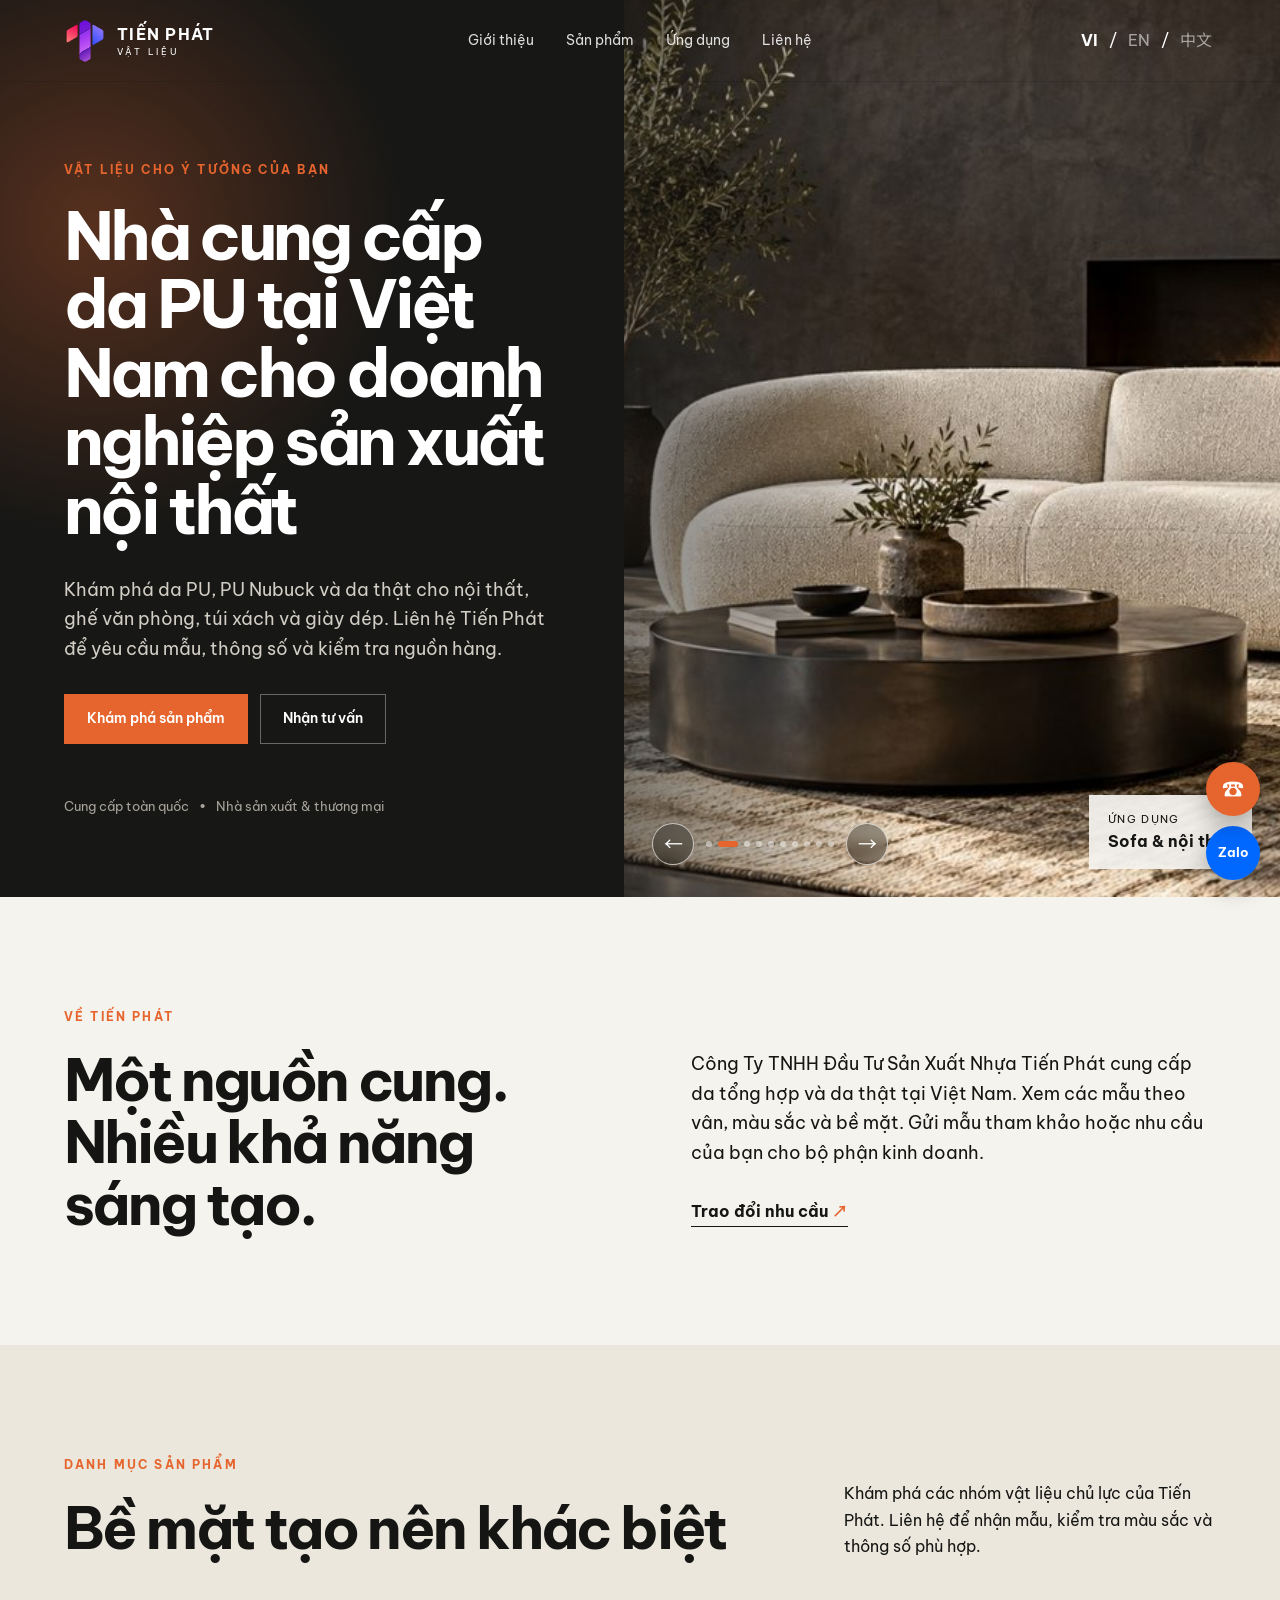
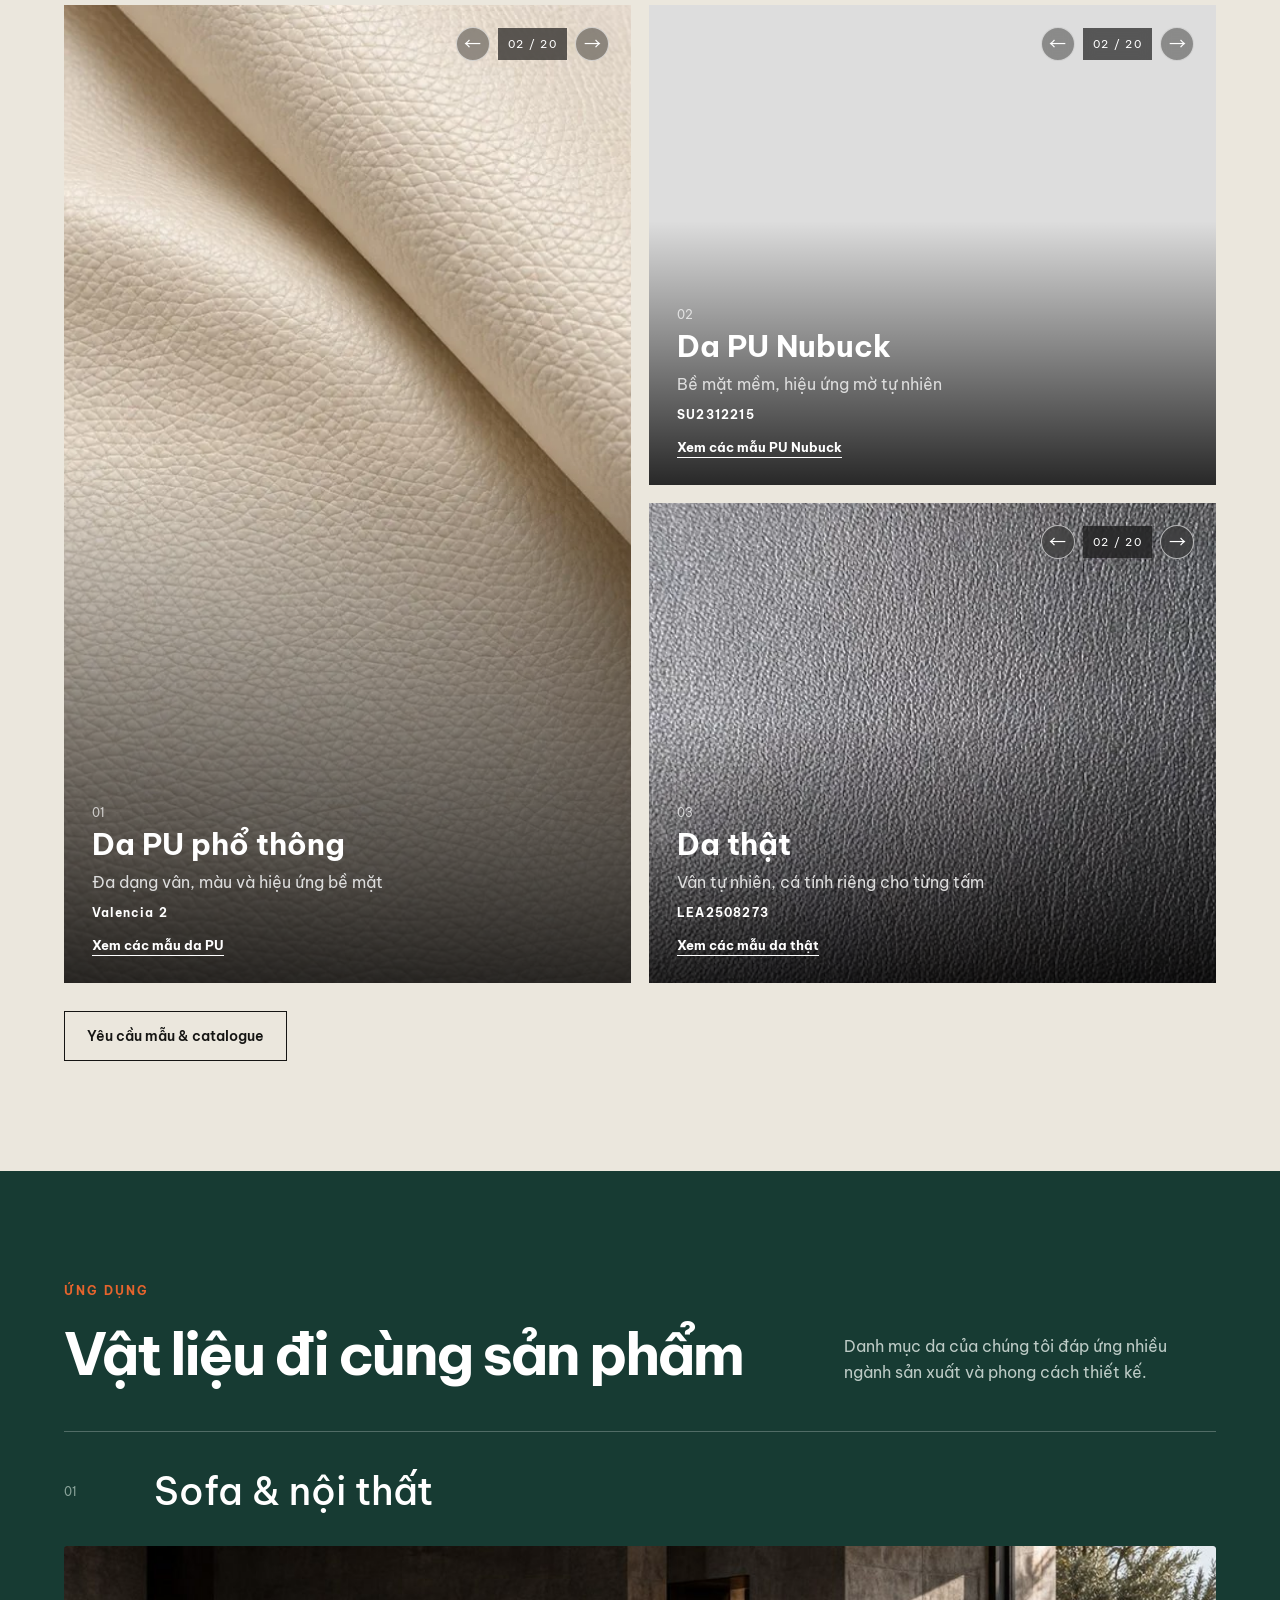
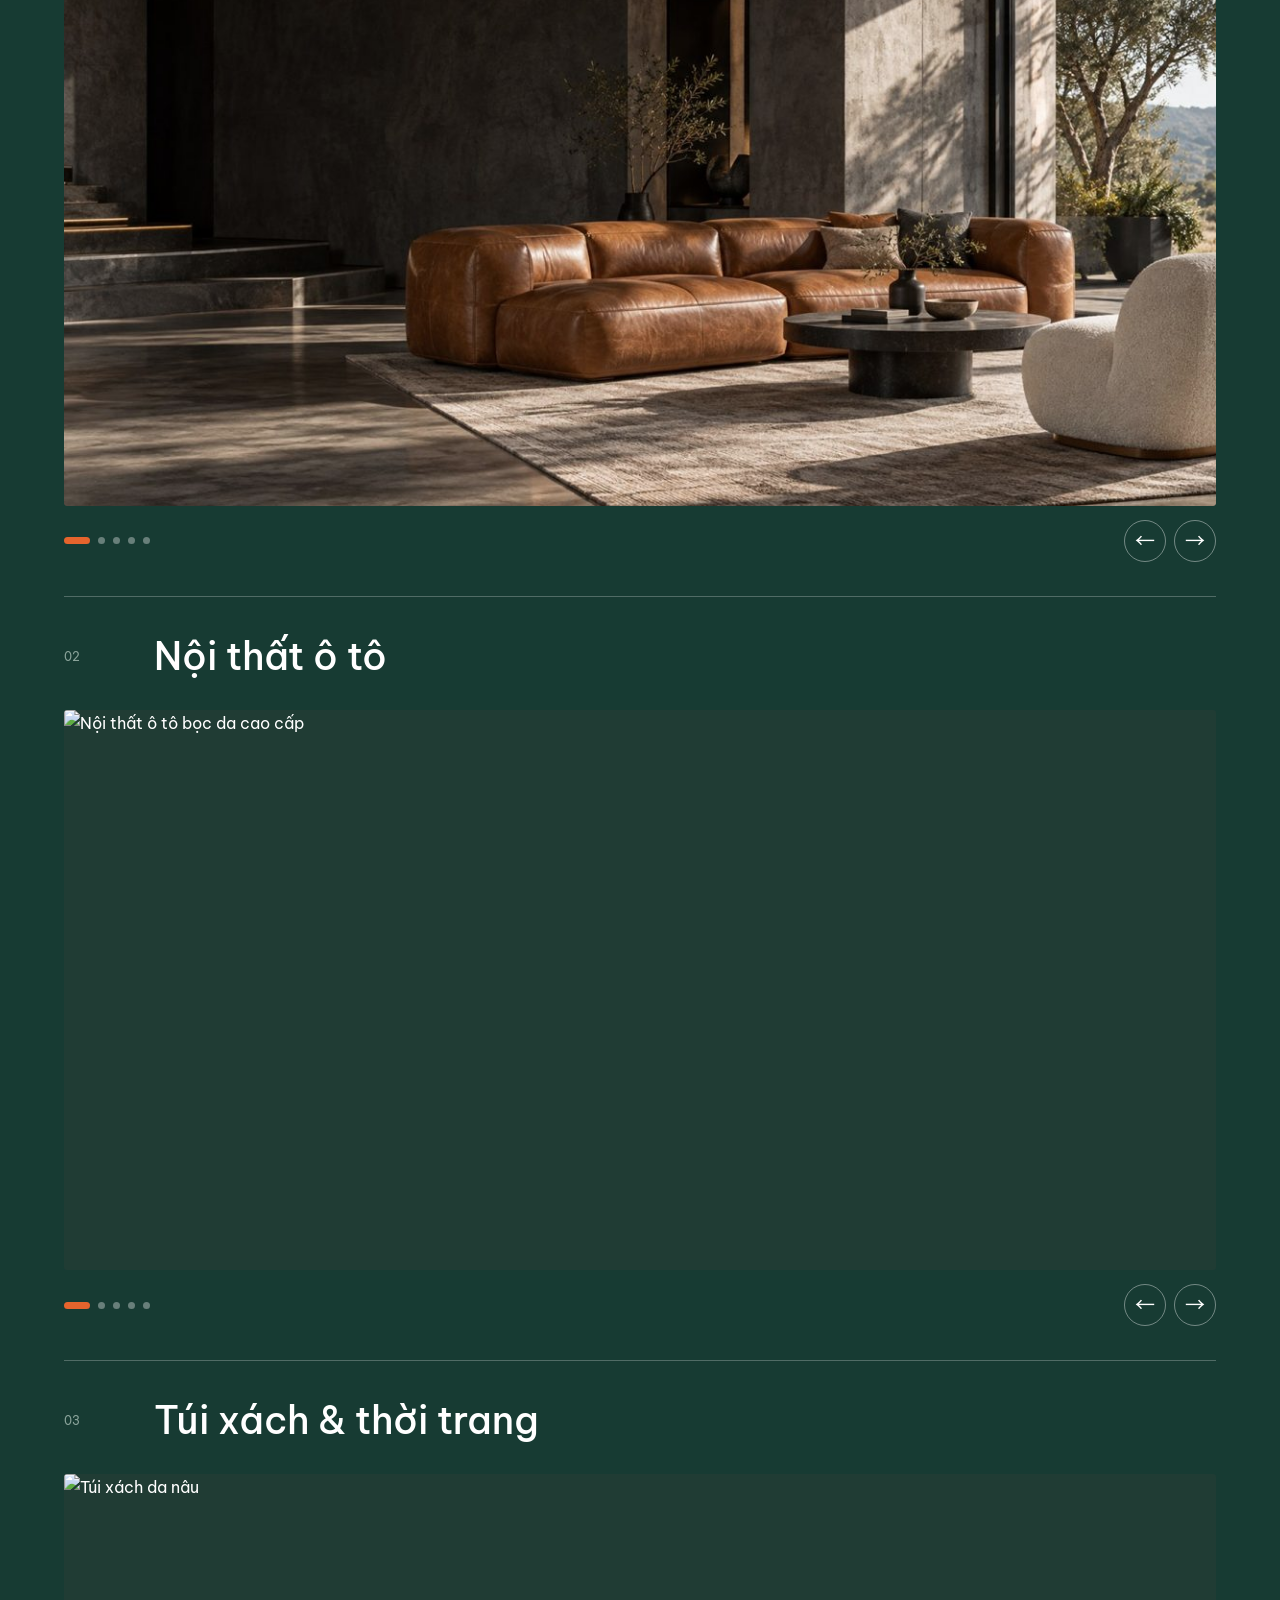
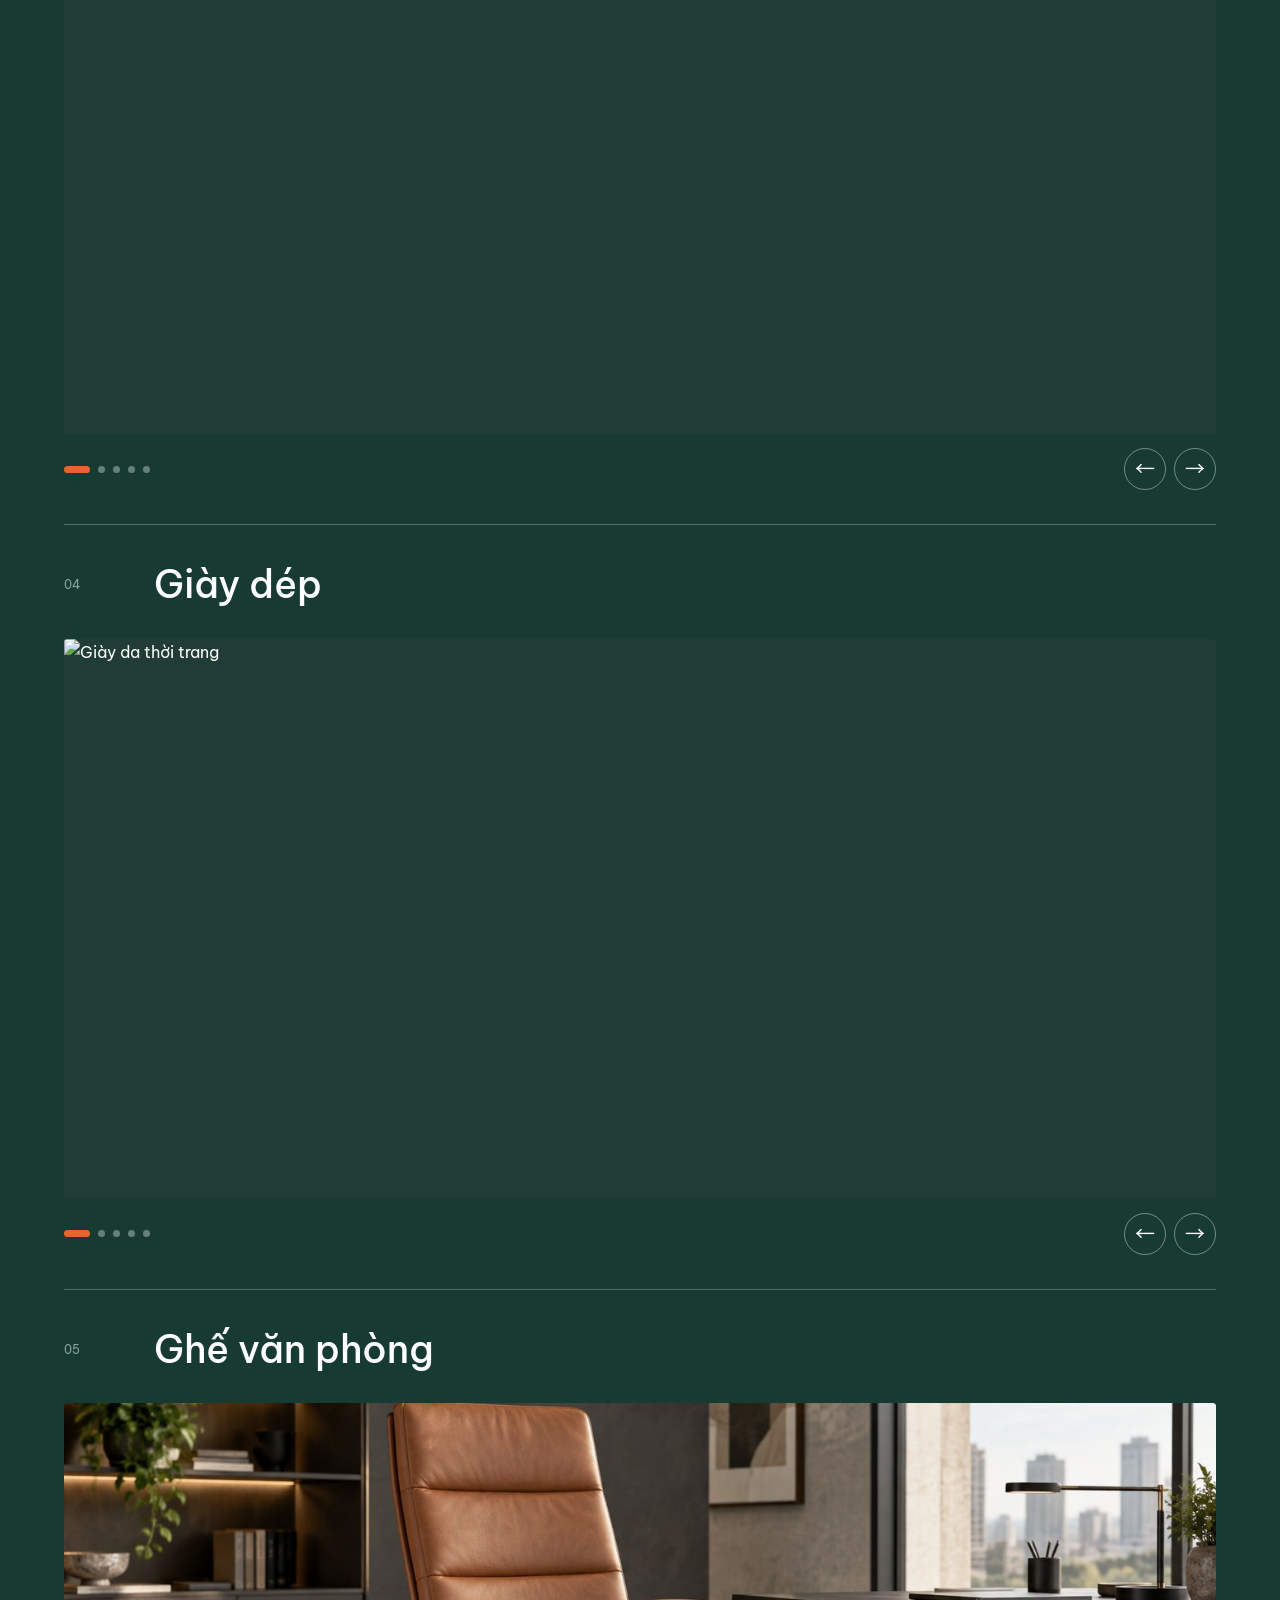
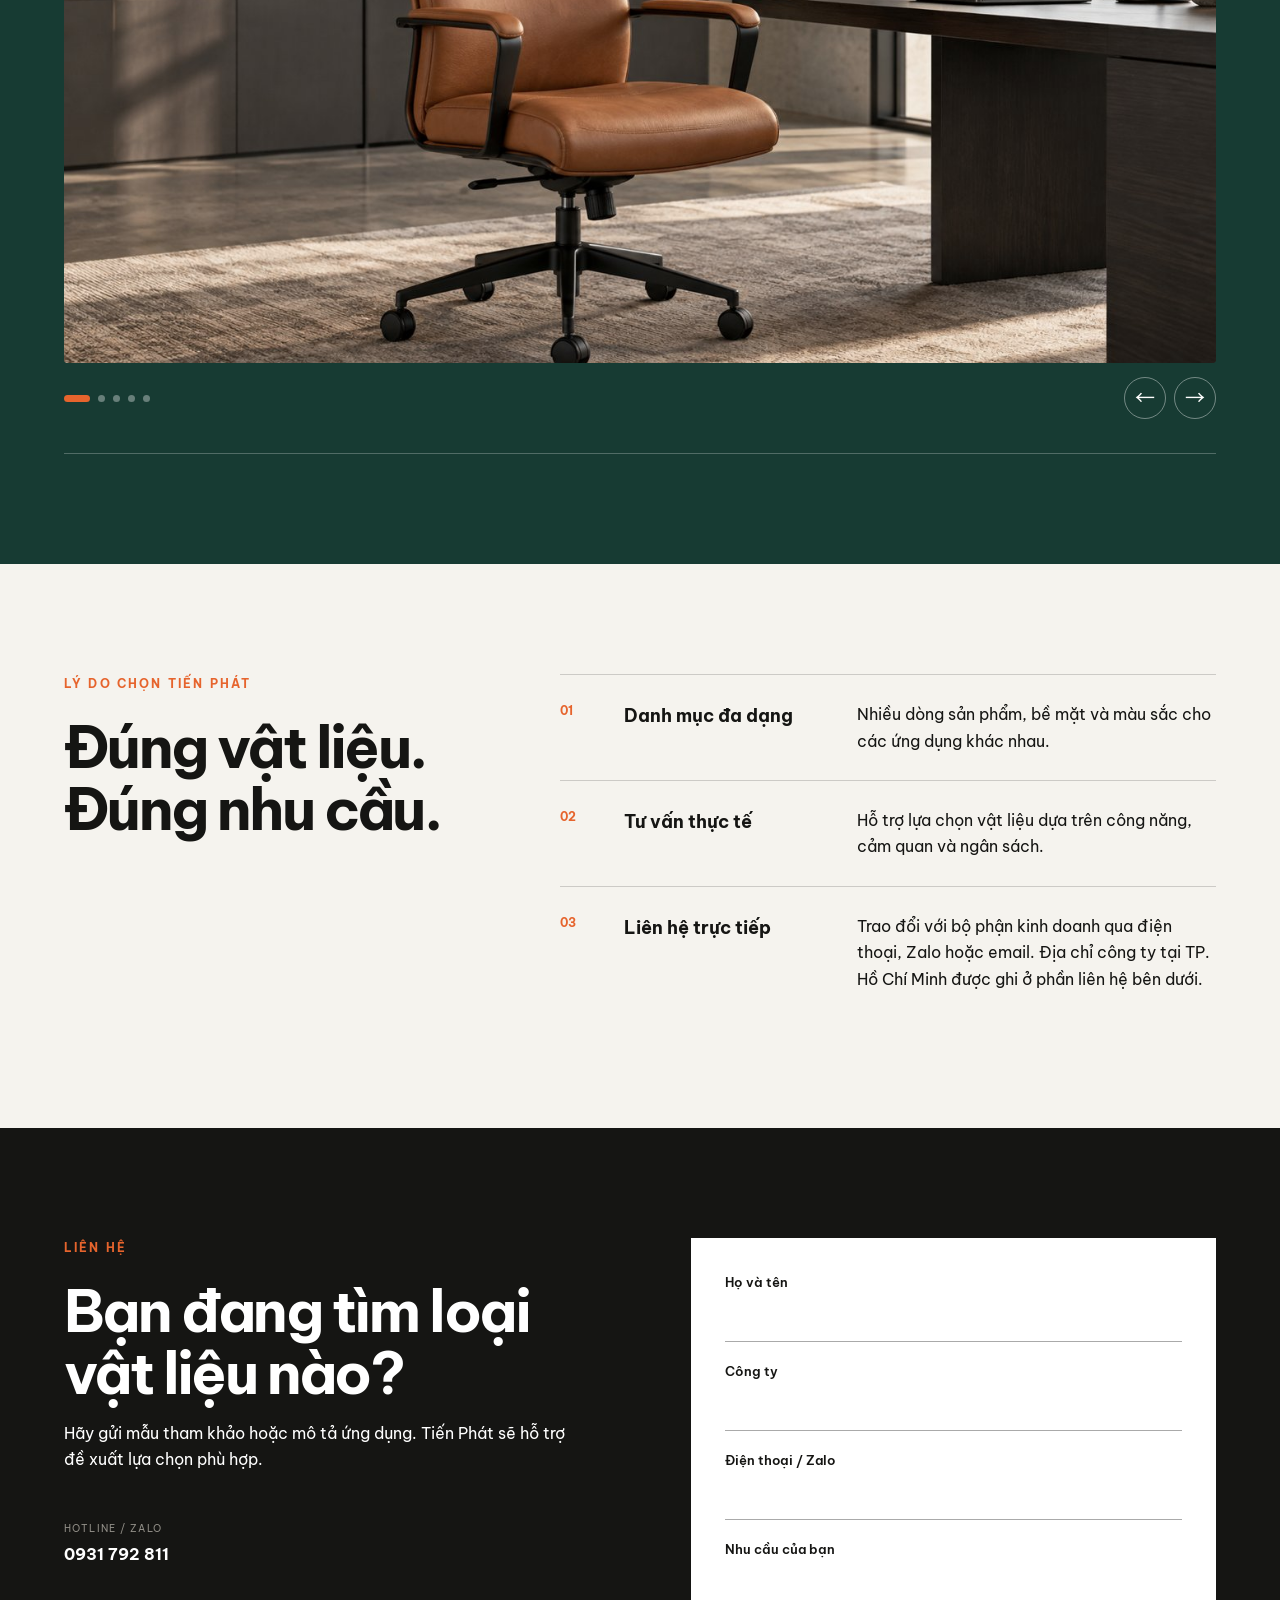
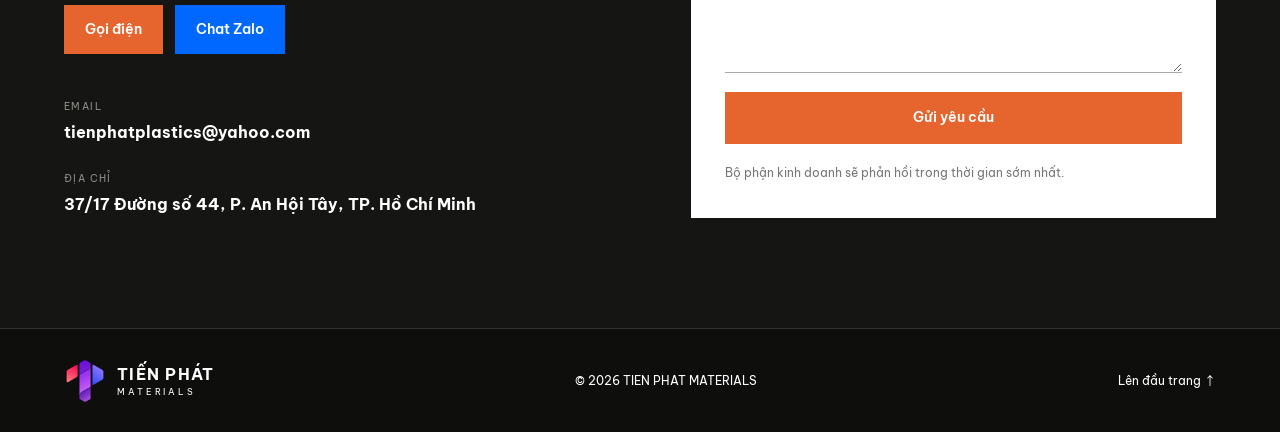
==== commit 2e2171b7: "Improve homepage headings and introductory copy across EN, VI and ZH" ====
--- a/vi/index.html
+++ b/vi/index.html
@@ -49,8 +49,8 @@
     <section class="hero">
       <div class="hero-copy">
         <p class="eyebrow" data-t="heroEyebrow">VẬT LIỆU CHO Ý TƯỞNG CỦA BẠN</p>
-        <h1 data-t="heroTitle">Da PU, PU Nubuck & da thật cho sản xuất</h1>
-        <p class="hero-lead" data-t="heroLead">Danh mục da PU, PU Nubuck và da thật cho doanh nghiệp sản xuất sofa, ghế văn phòng, nội thất, túi xách và giày dép. Liên hệ để đối chiếu mẫu và quy cách.</p>
+        <h1 data-t="heroTitle">Nhà cung cấp da PU tại Việt Nam cho doanh nghiệp sản xuất nội thất</h1>
+        <p class="hero-lead" data-t="heroLead">Khám phá da PU, PU Nubuck và da thật cho nội thất, ghế văn phòng, túi xách và giày dép. Liên hệ Tiến Phát để yêu cầu mẫu, thông số và kiểm tra nguồn hàng.</p>
         <div class="hero-actions">
           <a class="btn primary" href="#products" data-t="explore">Khám phá sản phẩm</a>
           <a class="btn ghost" href="tel:+84931792811" data-t="consult">Nhận tư vấn</a>
@@ -84,7 +84,7 @@
       <div class="intro-grid">
         <h2 data-t="aboutTitle">Một nguồn cung.<br>Nhiều khả năng sáng tạo.</h2>
         <div>
-          <p data-t="aboutBody">Công Ty TNHH Đầu Tư Sản Xuất Nhựa Tiến Phát chuyên sản xuất và cung cấp da tổng hợp cùng da thật. Chúng tôi tập trung vào lựa chọn đa dạng, chất lượng phù hợp và hỗ trợ nhanh để khách hàng tìm đúng vật liệu cho từng nhu cầu.</p>
+          <p data-t="aboutBody">Công Ty TNHH Đầu Tư Sản Xuất Nhựa Tiến Phát cung cấp da tổng hợp và da thật tại Việt Nam. Xem các mẫu theo vân, màu sắc và bề mặt. Gửi mẫu tham khảo hoặc nhu cầu của bạn cho bộ phận kinh doanh.</p>
           <a class="text-link" href="#contact" data-t="talk">Trao đổi nhu cầu <span>↗</span></a>
         </div>
       </div>
@@ -201,7 +201,7 @@
       <div class="why-grid">
         <article><b>01</b><h3 data-t="why1Title">Danh mục đa dạng</h3><p data-t="why1Body">Nhiều dòng sản phẩm, bề mặt và màu sắc cho các ứng dụng khác nhau.</p></article>
         <article><b>02</b><h3 data-t="why2Title">Tư vấn thực tế</h3><p data-t="why2Body">Hỗ trợ lựa chọn vật liệu dựa trên công năng, cảm quan và ngân sách.</p></article>
-        <article><b>03</b><h3 data-t="why3Title">Phản hồi nhanh</h3><p data-t="why3Body">Kết nối trực tiếp với bộ phận kinh doanh để nhận mẫu và báo giá.</p></article>
+        <article><b>03</b><h3 data-t="why3Title">Liên hệ trực tiếp</h3><p data-t="why3Body">Trao đổi với bộ phận kinh doanh qua điện thoại, Zalo hoặc email. Địa chỉ công ty tại TP. Hồ Chí Minh được ghi ở phần liên hệ bên dưới.</p></article>
       </div>
     </section>
 
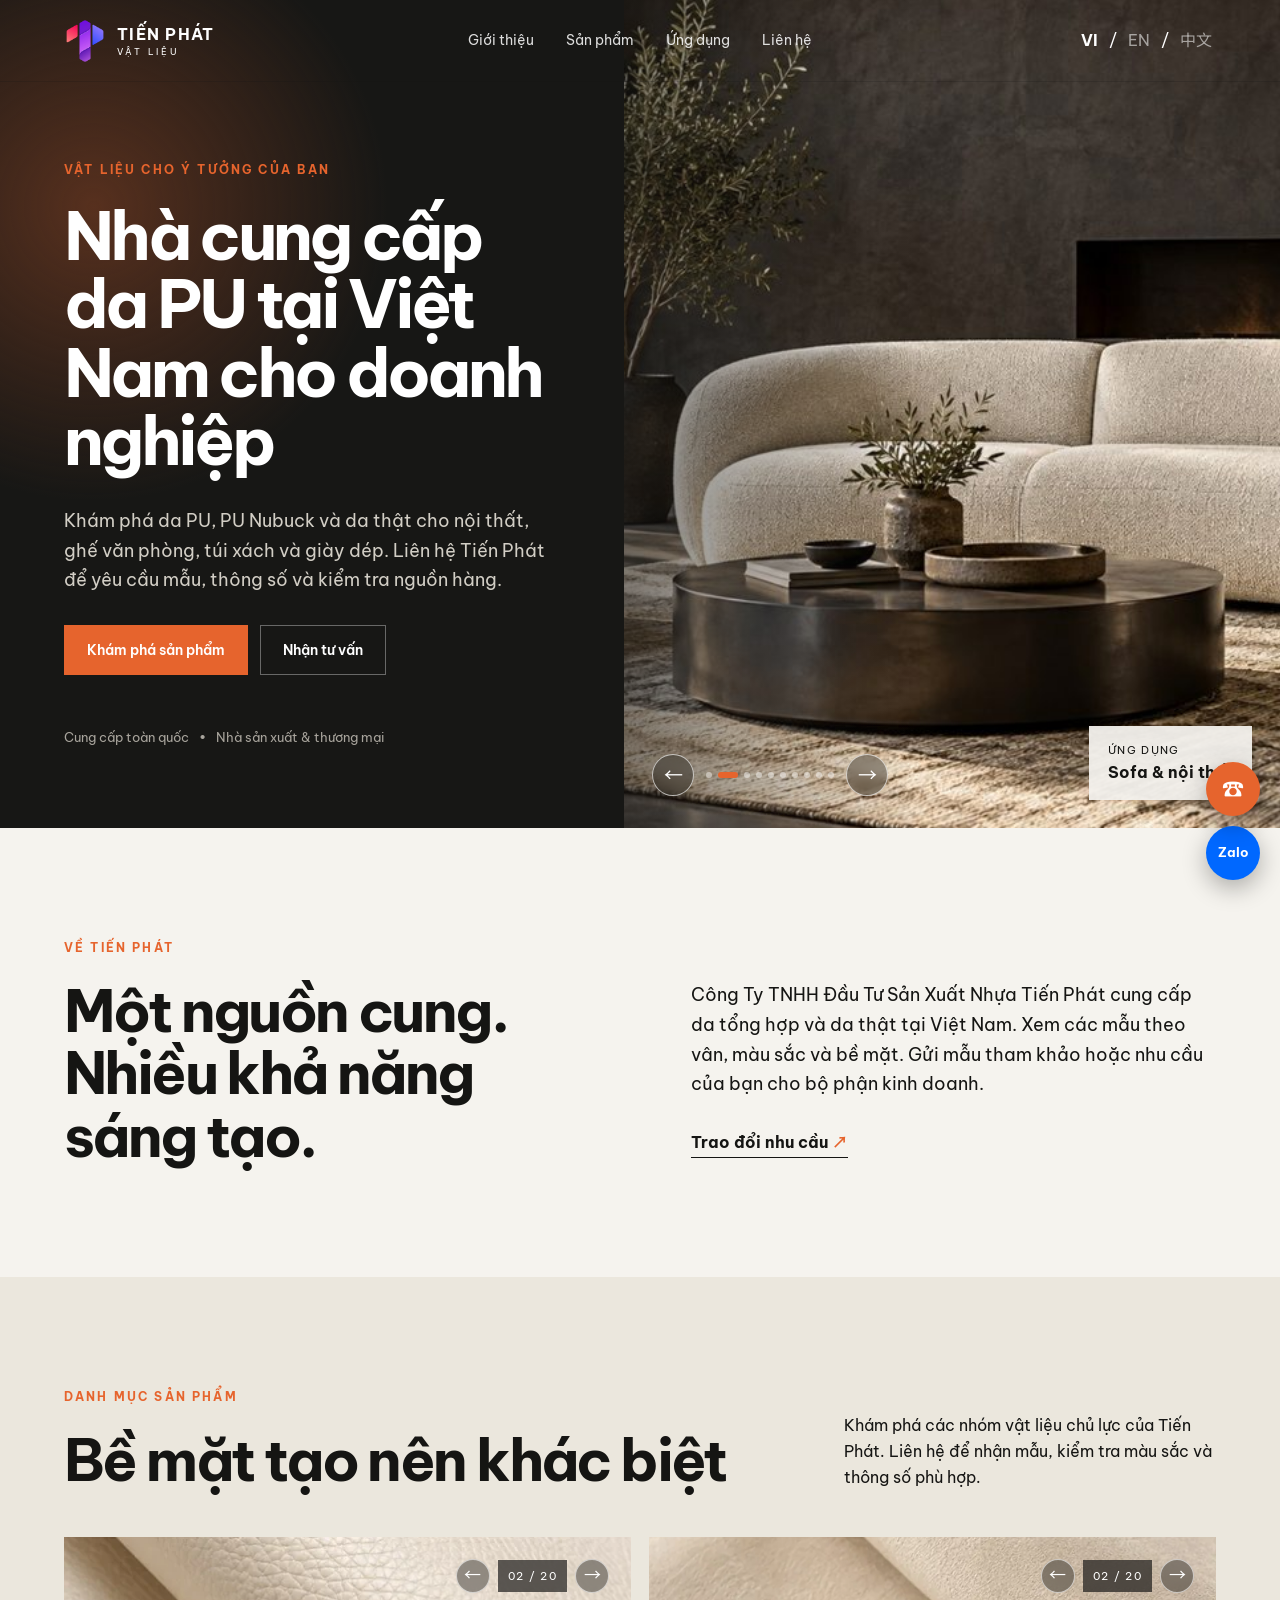
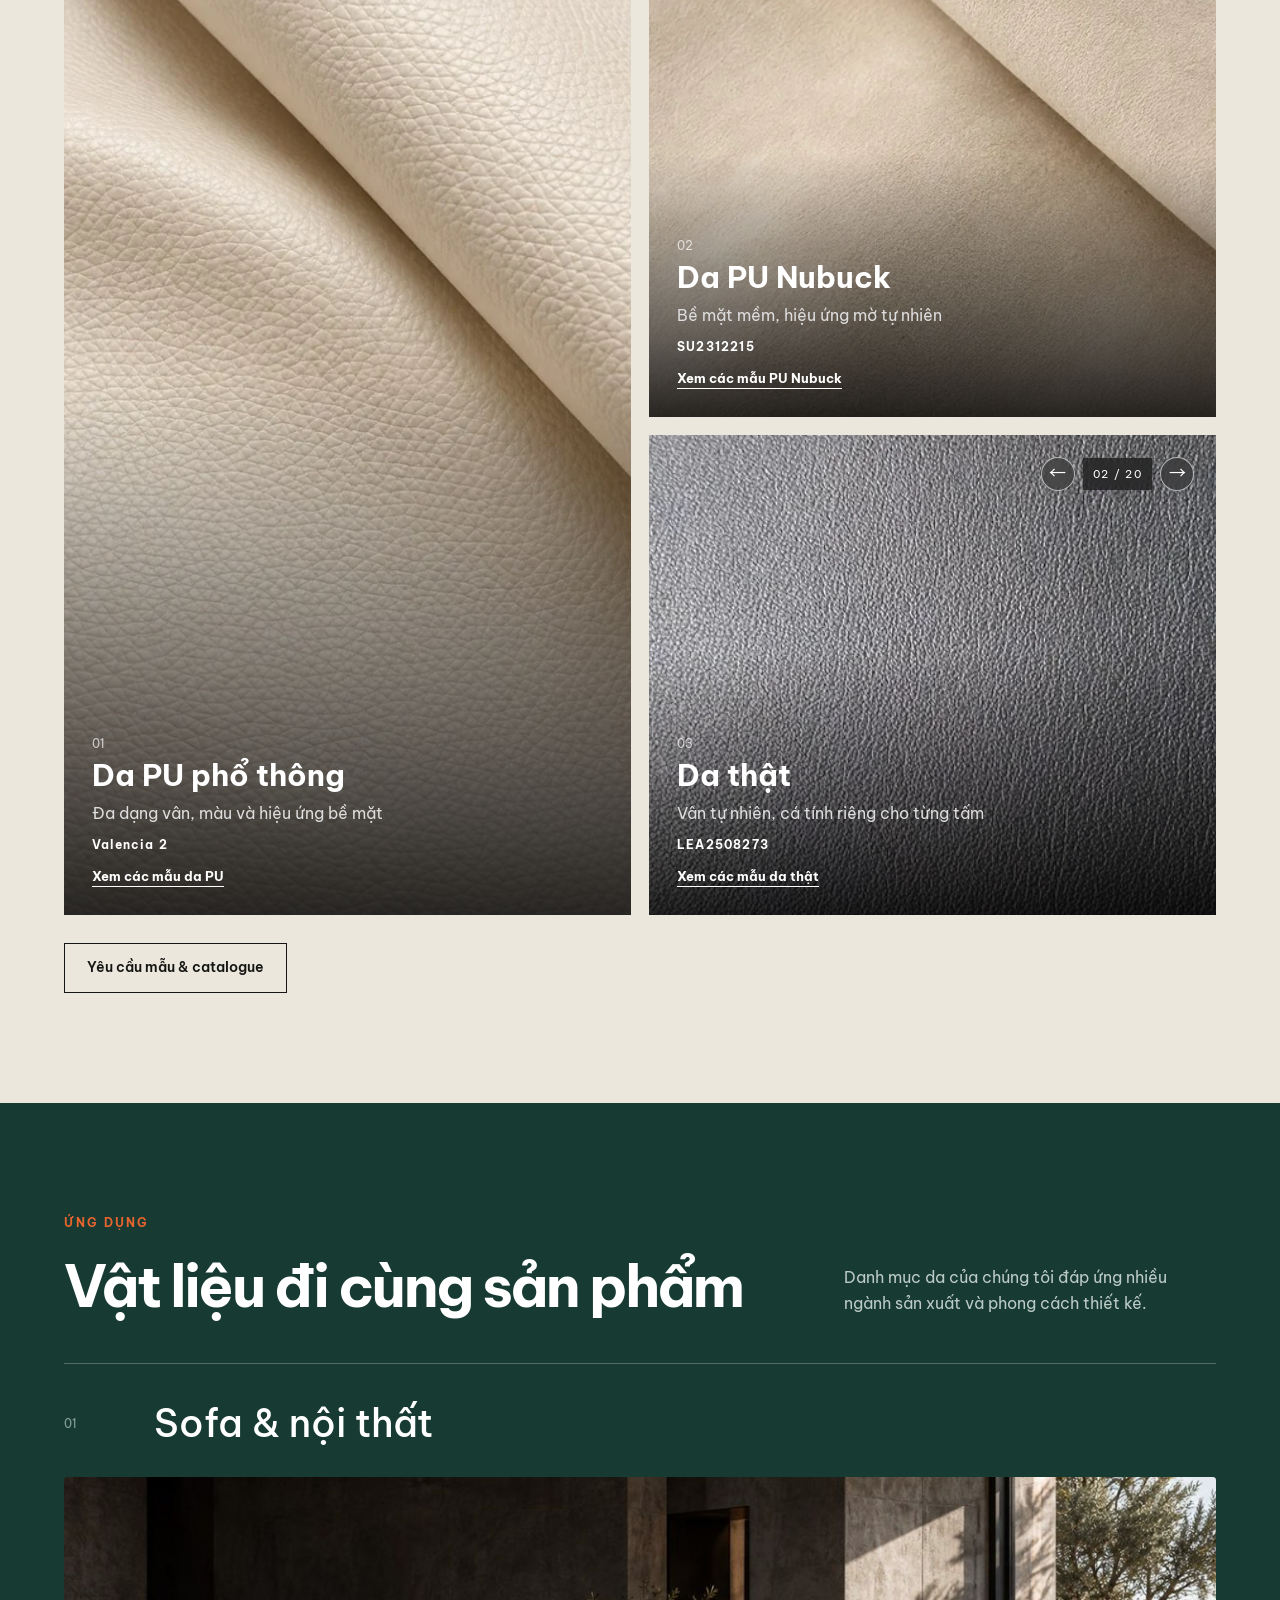
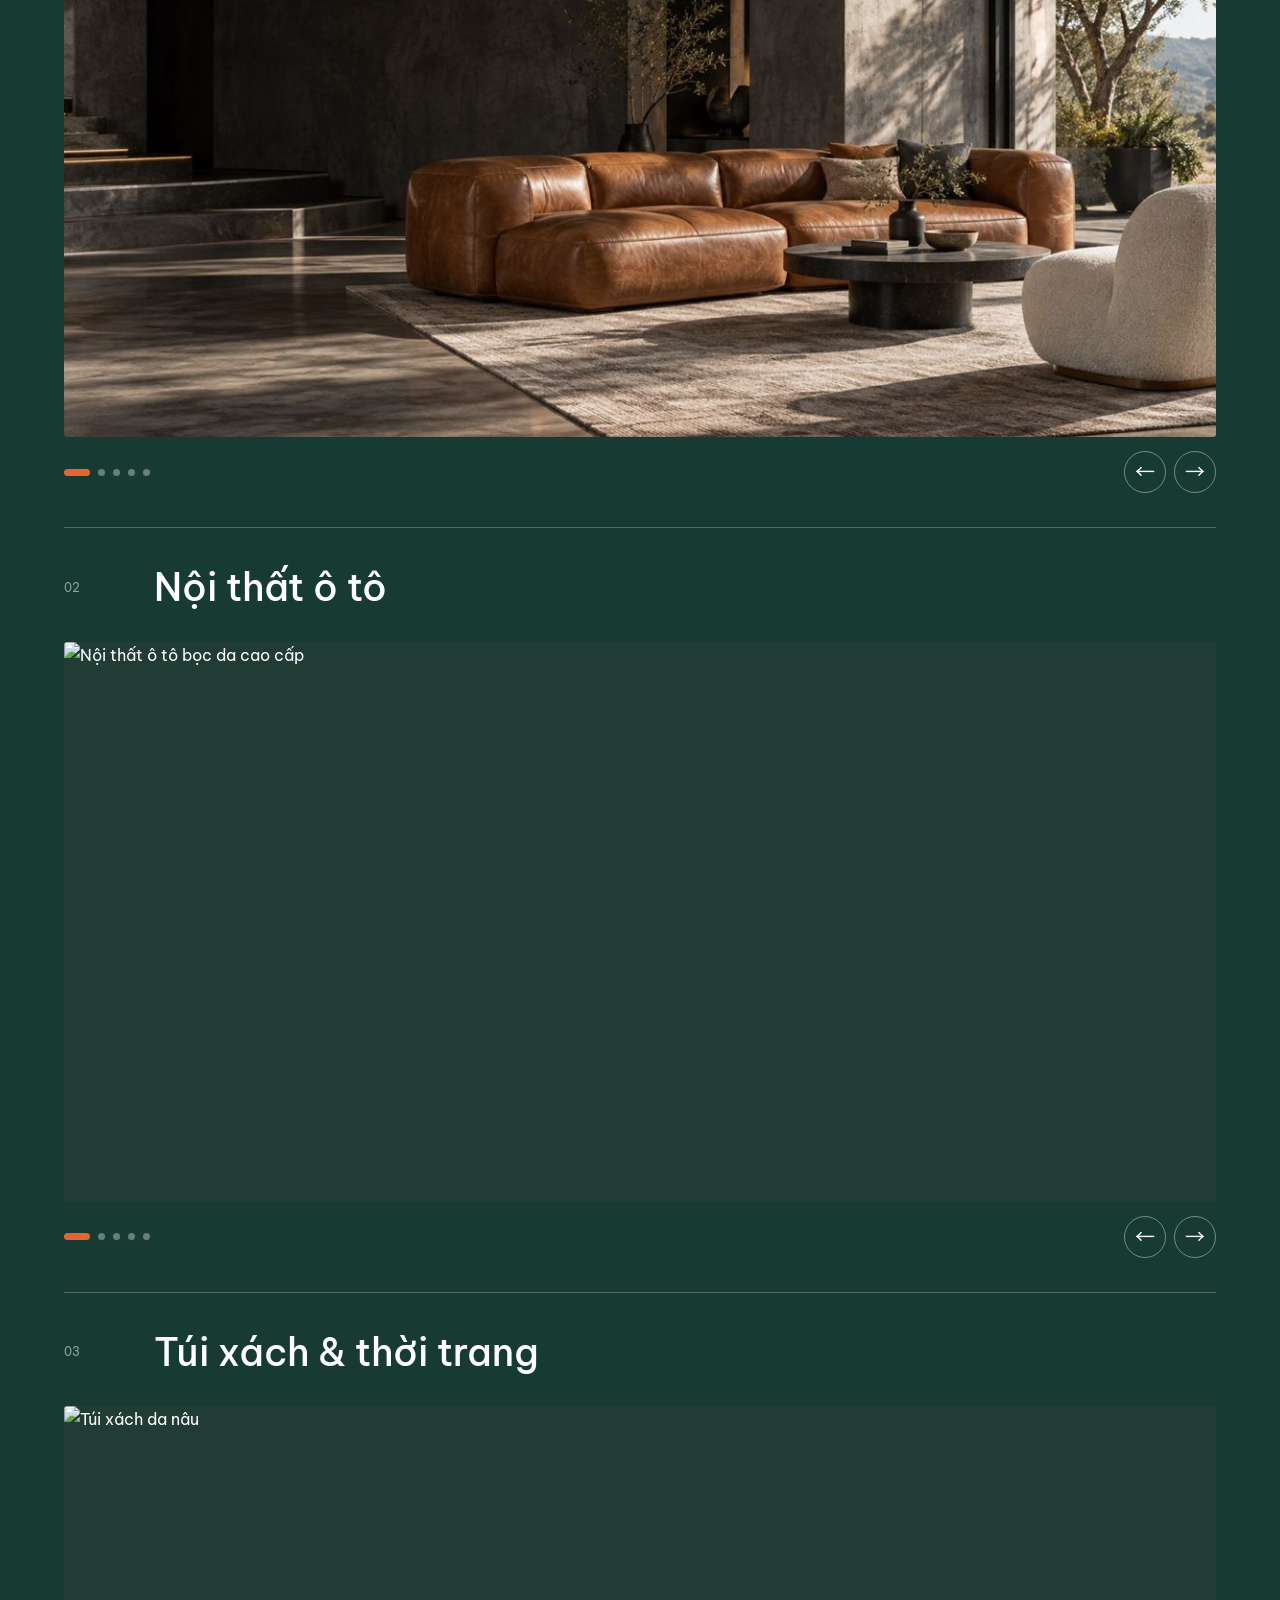
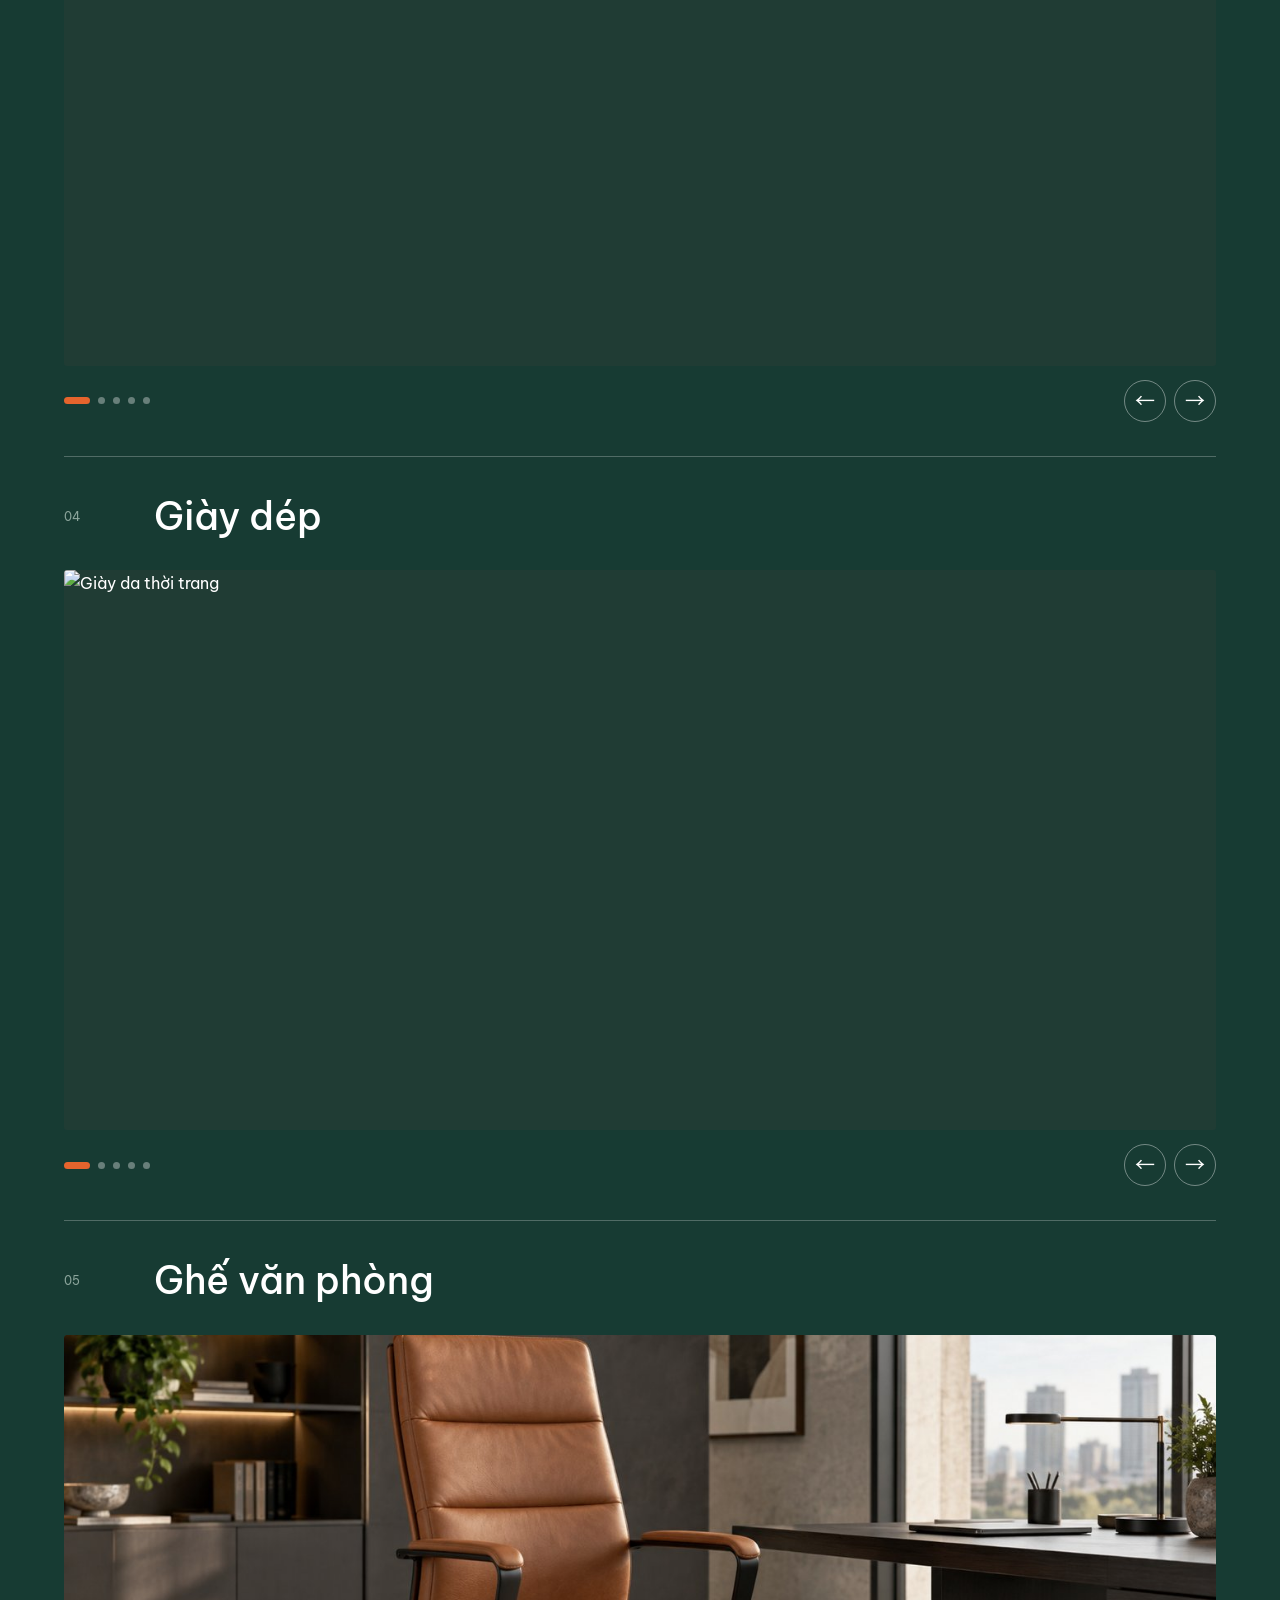
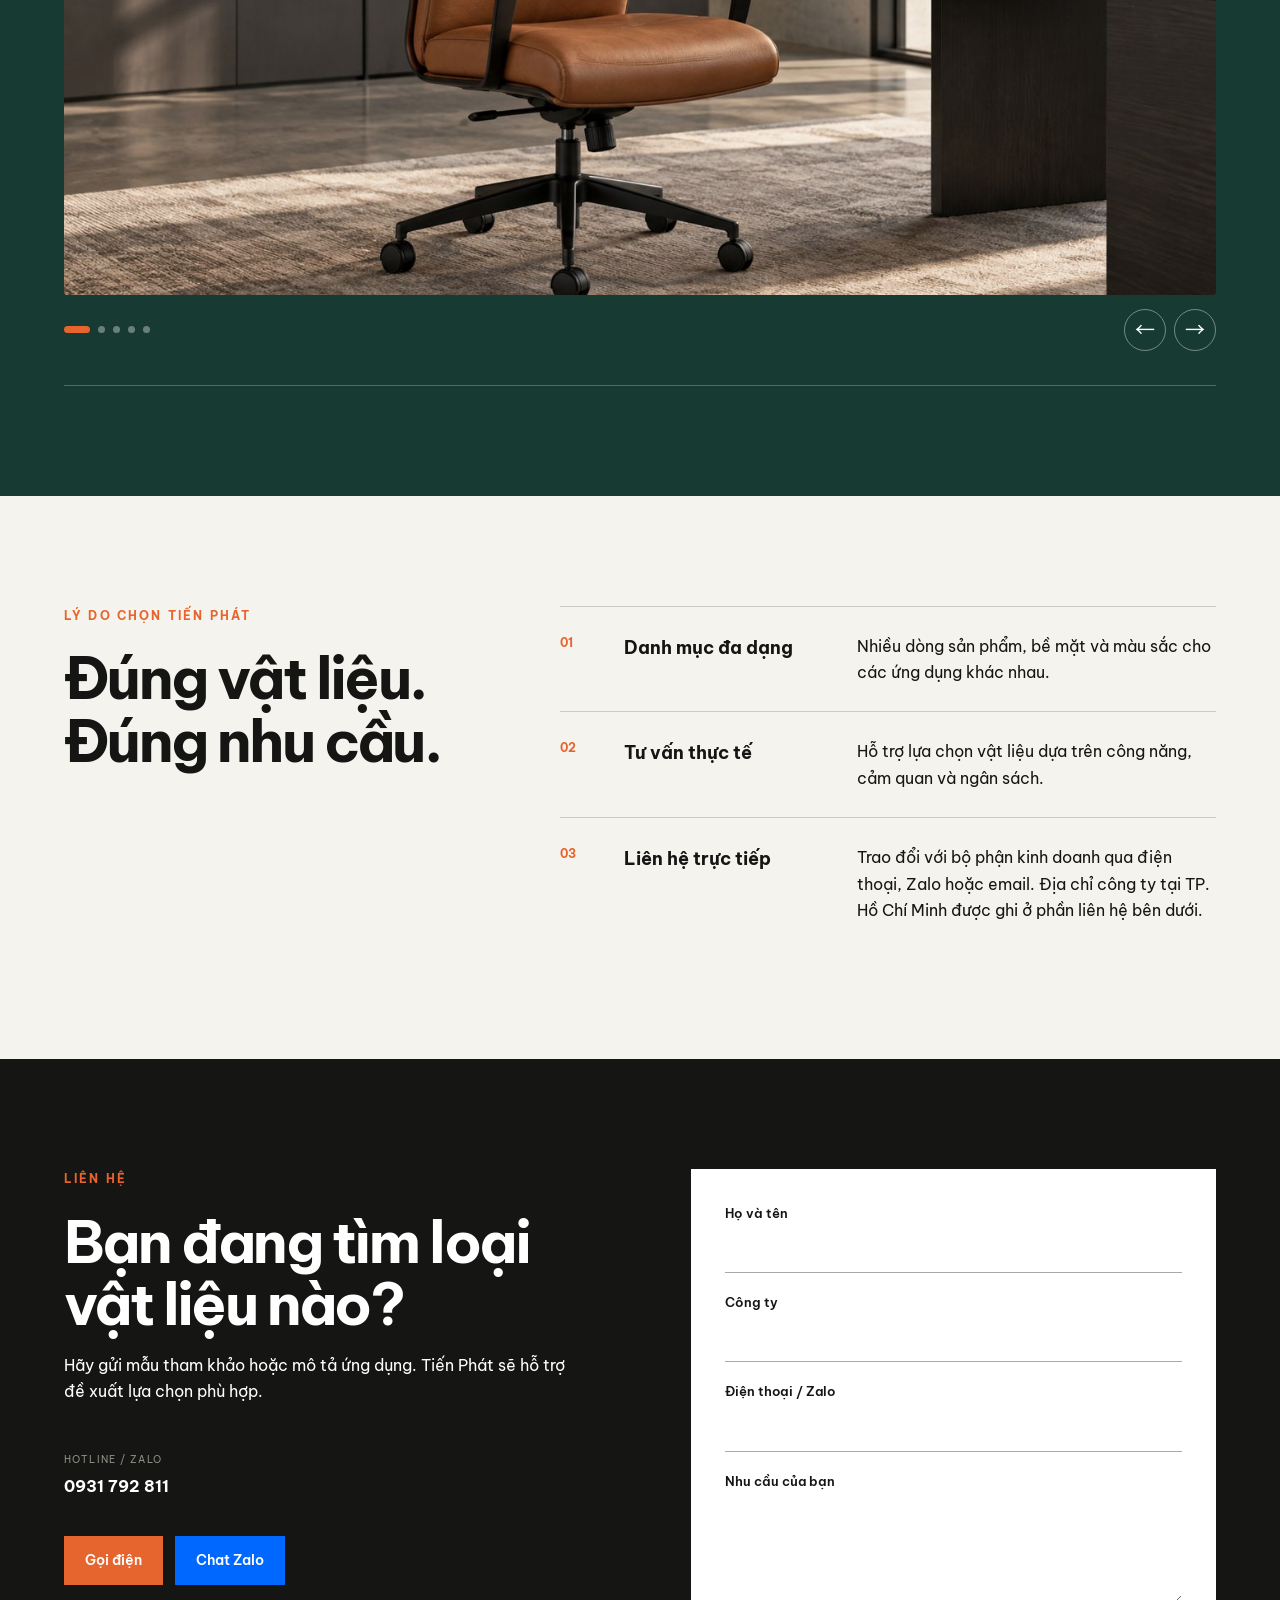
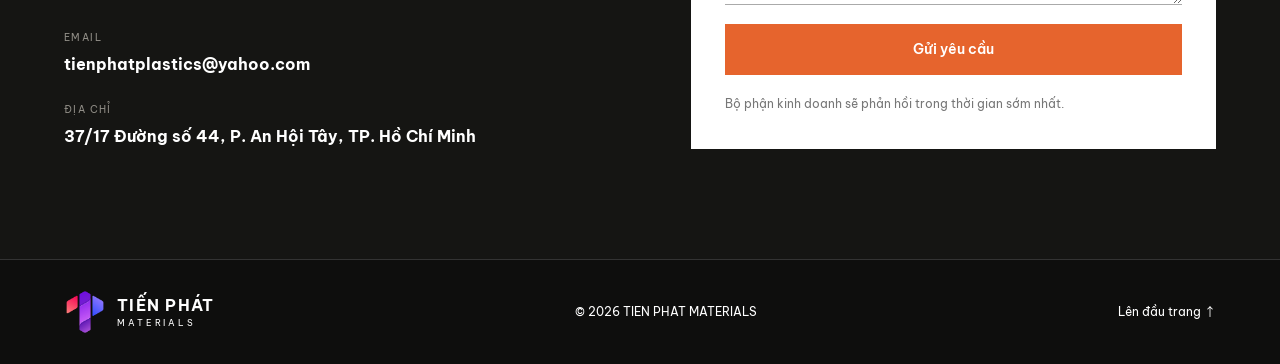
==== commit d9a1ed40: "Broaden homepage heading to businesses across industries in all languages" ====
--- a/vi/index.html
+++ b/vi/index.html
@@ -49,7 +49,7 @@
     <section class="hero">
       <div class="hero-copy">
         <p class="eyebrow" data-t="heroEyebrow">VẬT LIỆU CHO Ý TƯỞNG CỦA BẠN</p>
-        <h1 data-t="heroTitle">Nhà cung cấp da PU tại Việt Nam cho doanh nghiệp sản xuất nội thất</h1>
+        <h1 data-t="heroTitle">Nhà cung cấp da PU tại Việt Nam cho doanh nghiệp</h1>
         <p class="hero-lead" data-t="heroLead">Khám phá da PU, PU Nubuck và da thật cho nội thất, ghế văn phòng, túi xách và giày dép. Liên hệ Tiến Phát để yêu cầu mẫu, thông số và kiểm tra nguồn hàng.</p>
         <div class="hero-actions">
           <a class="btn primary" href="#products" data-t="explore">Khám phá sản phẩm</a>
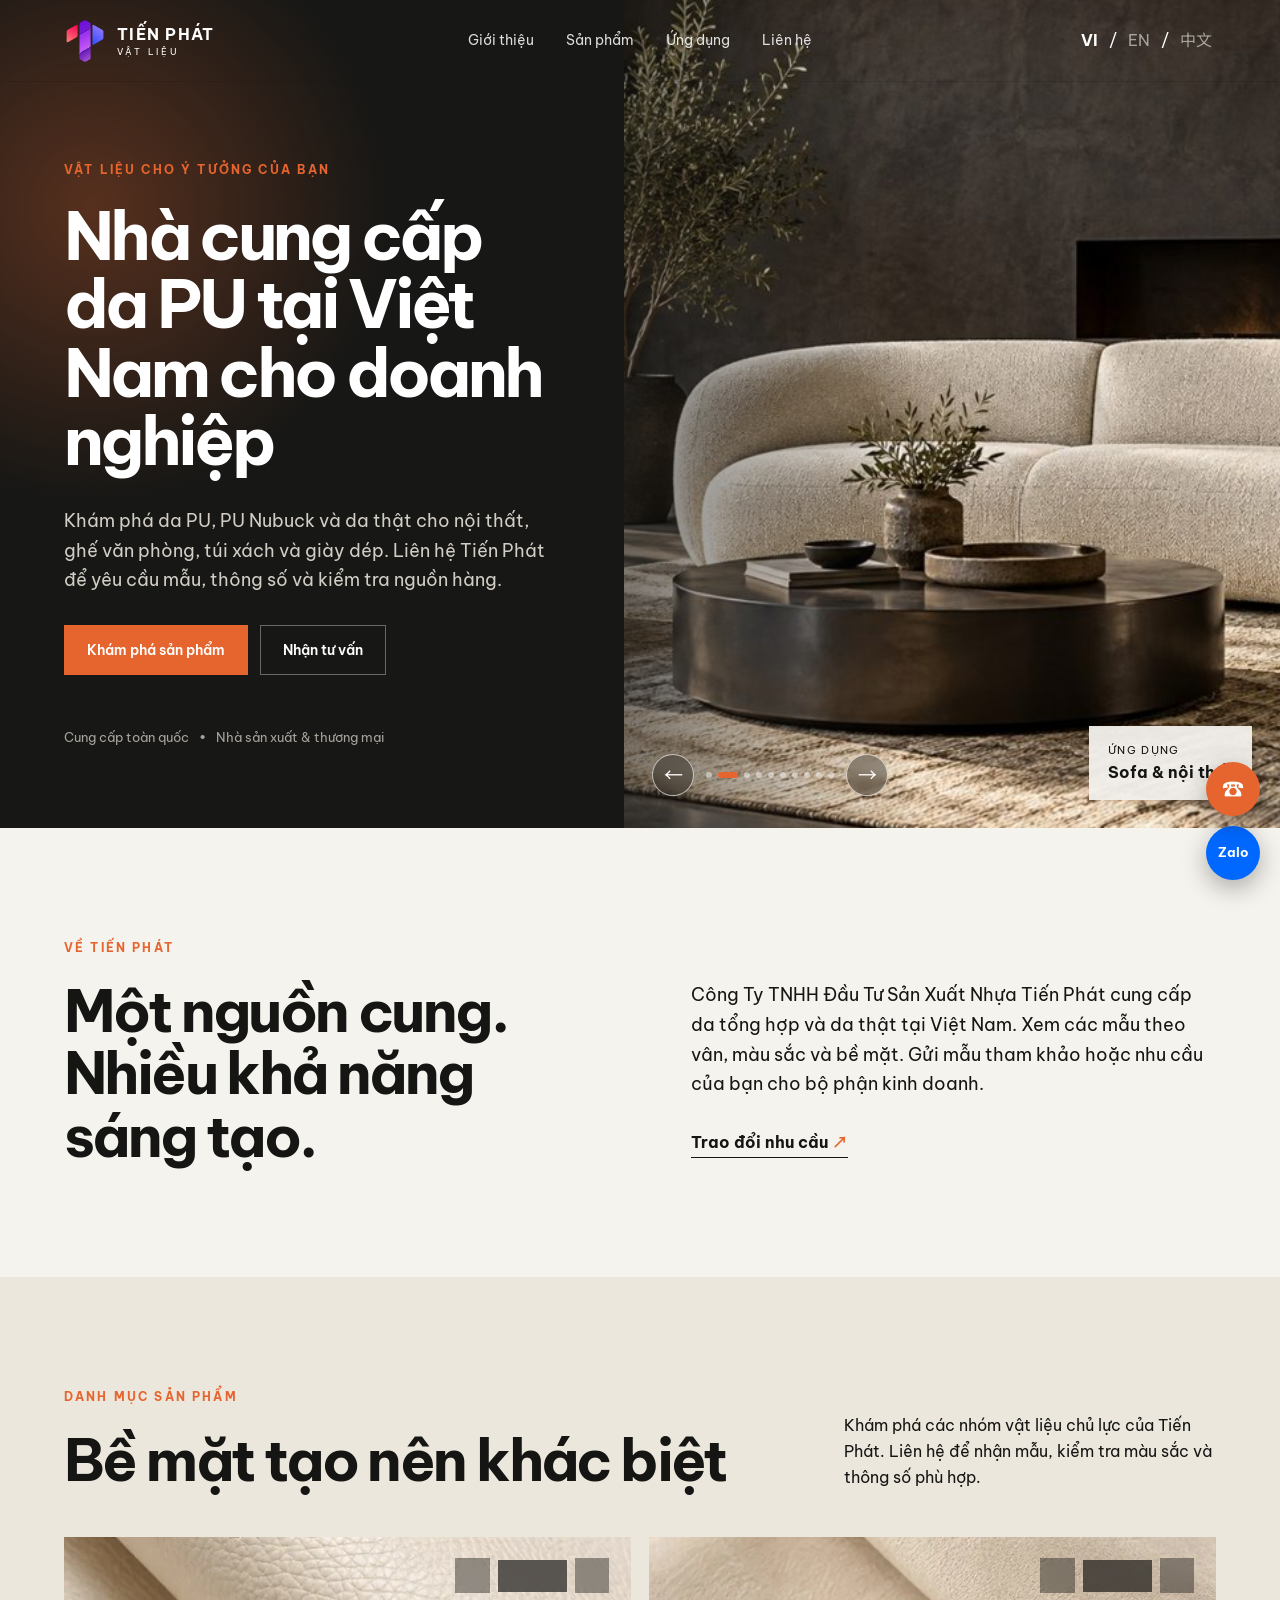
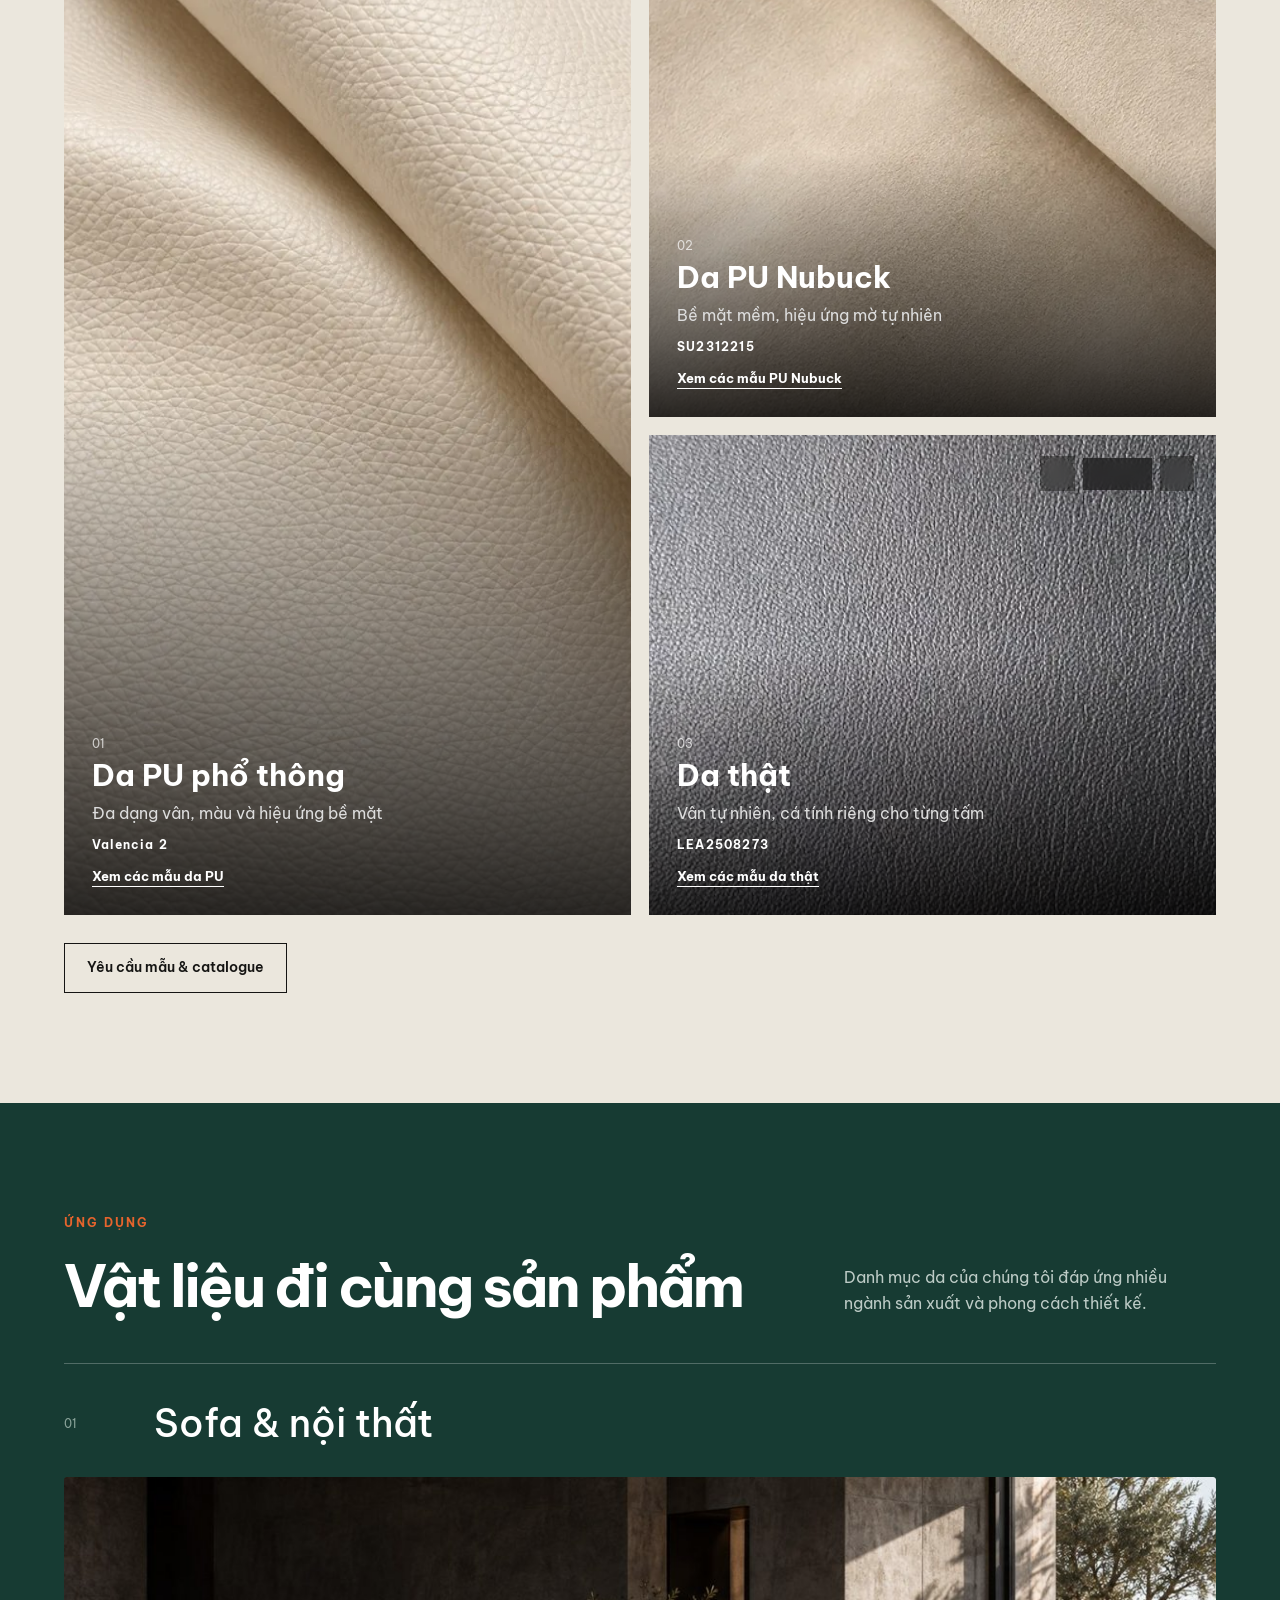
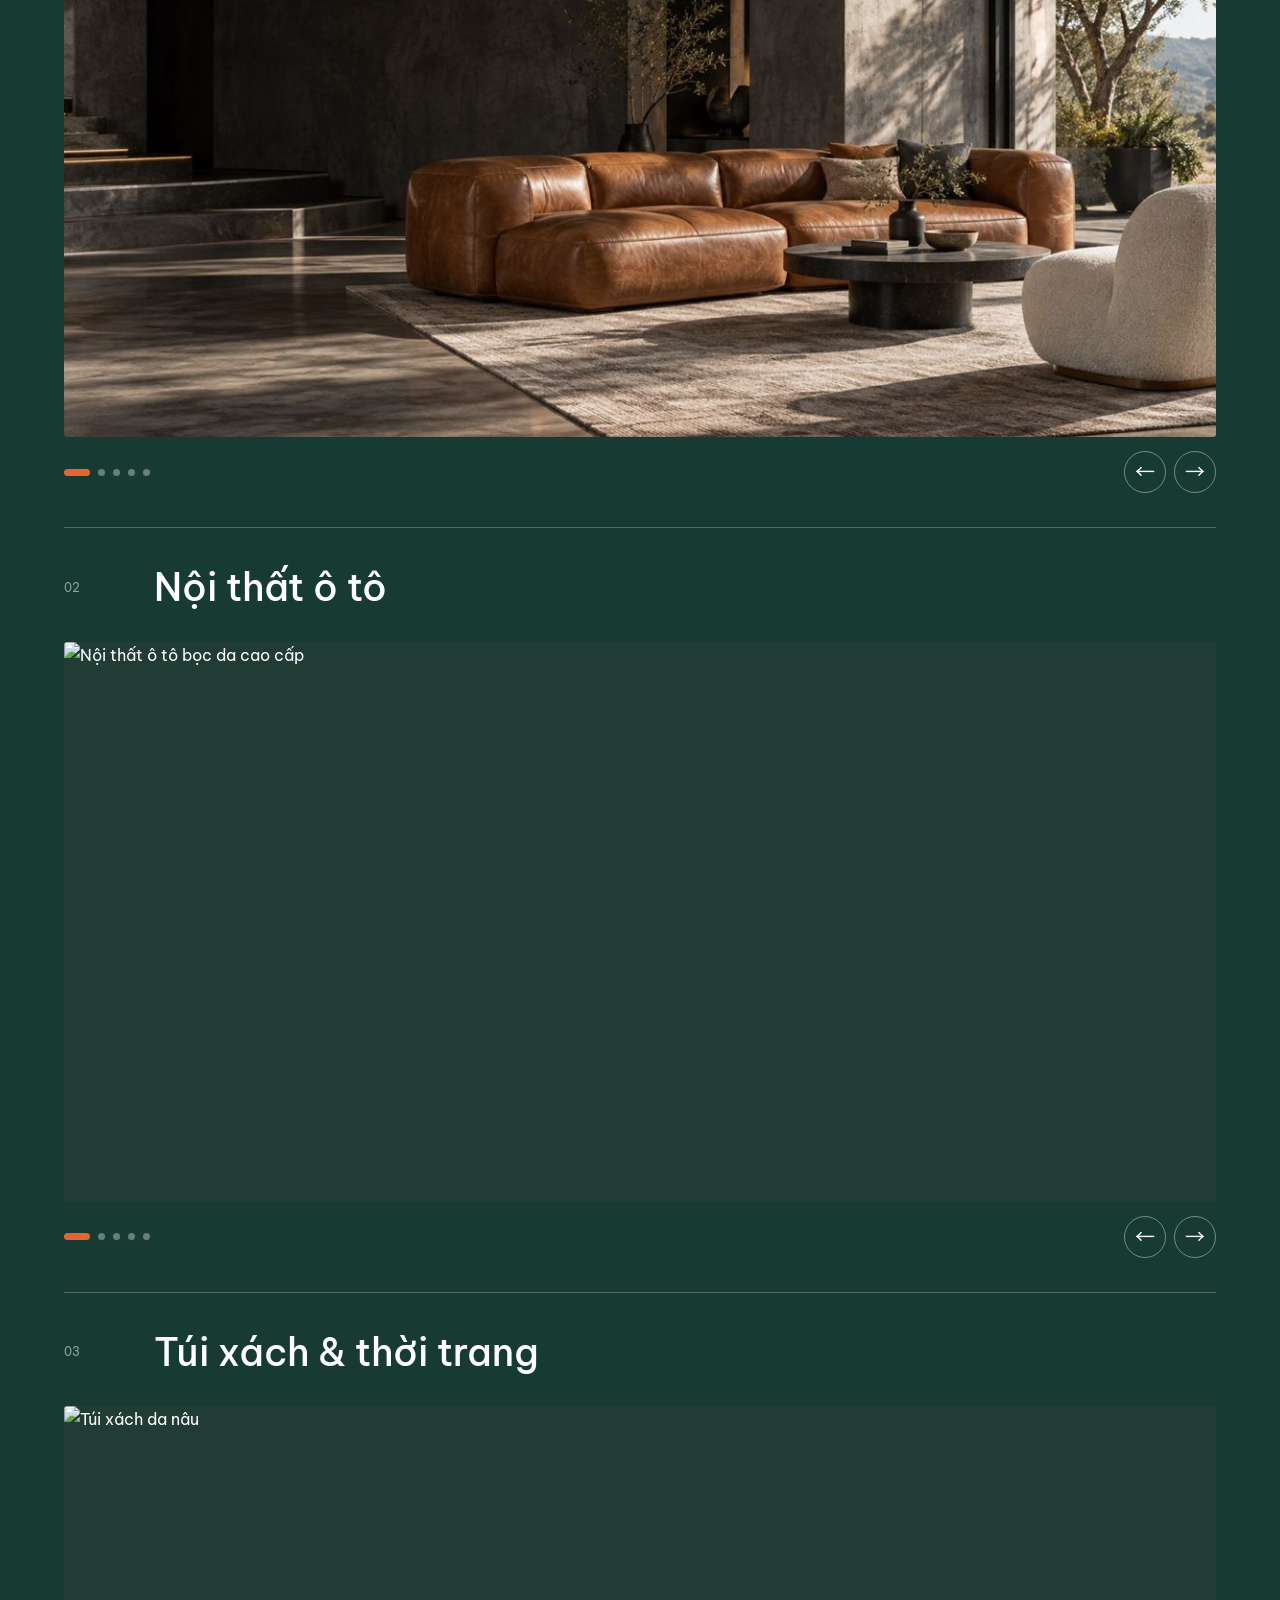
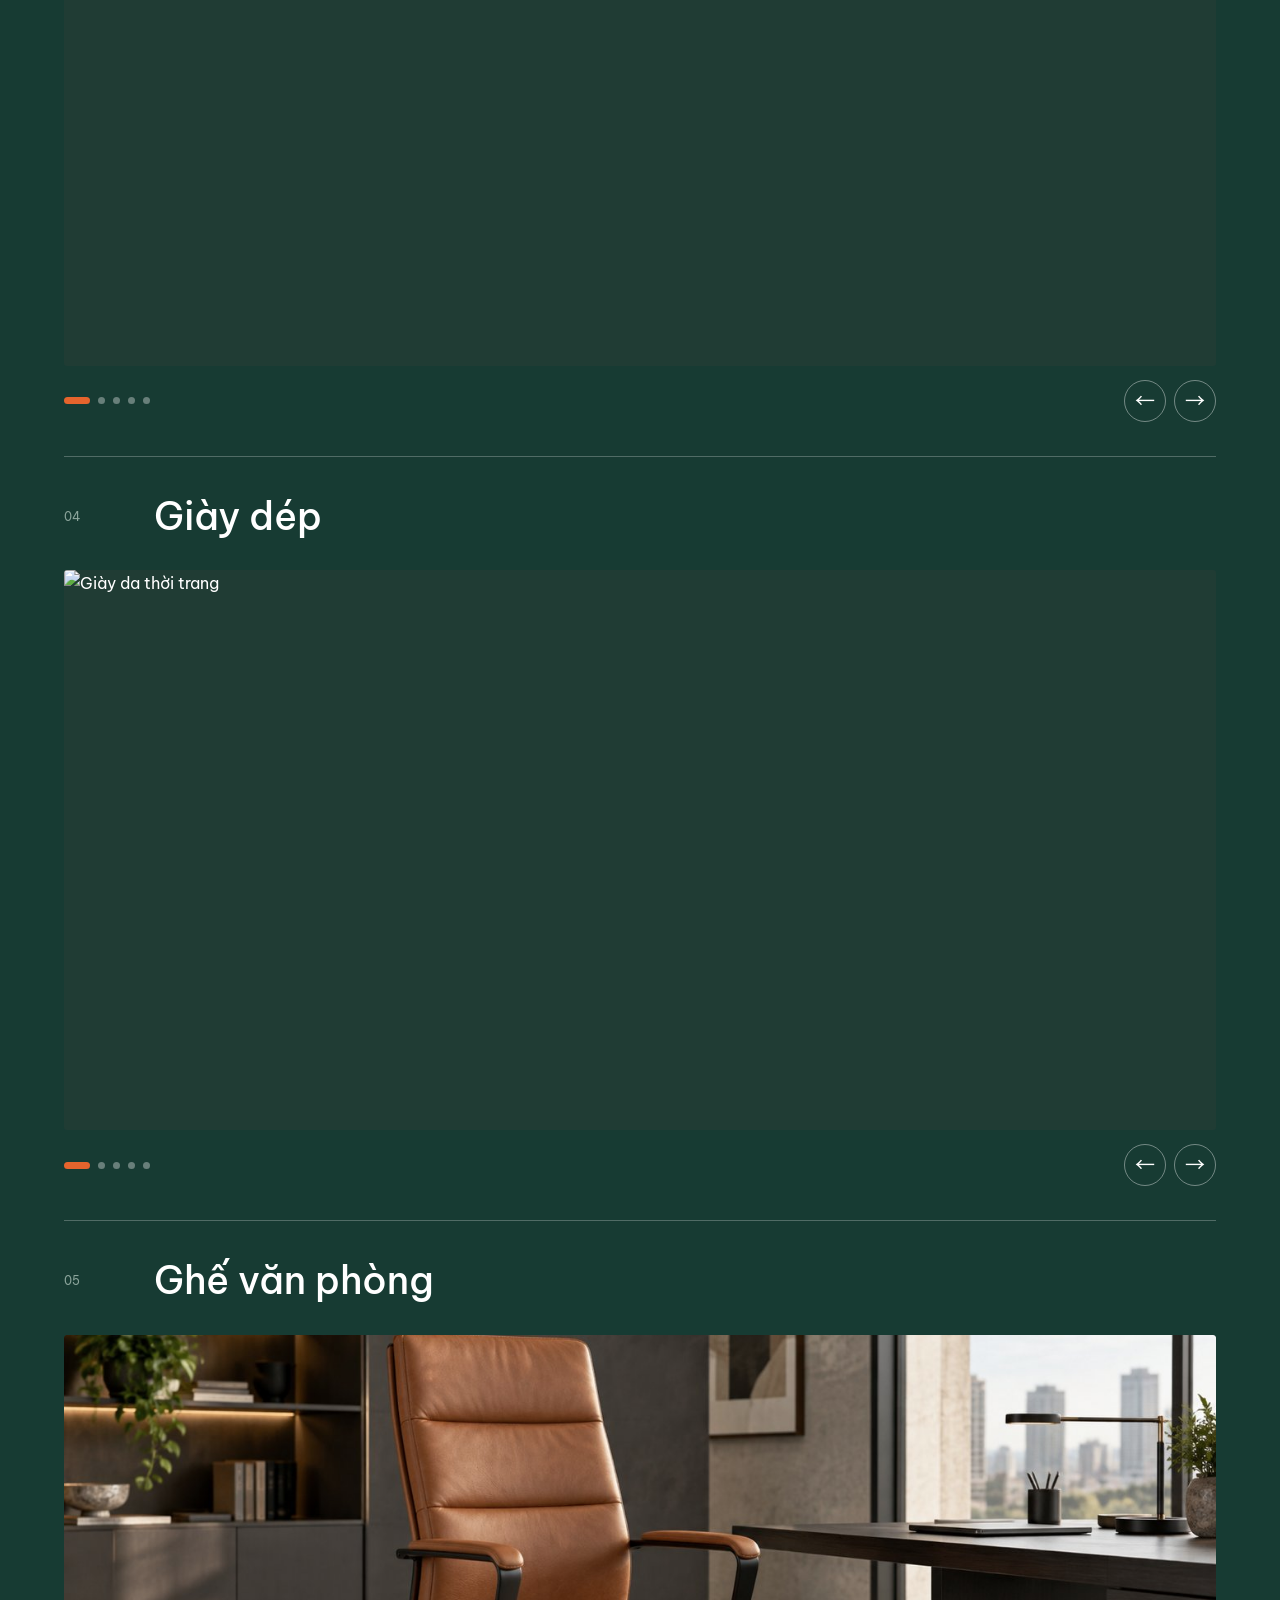
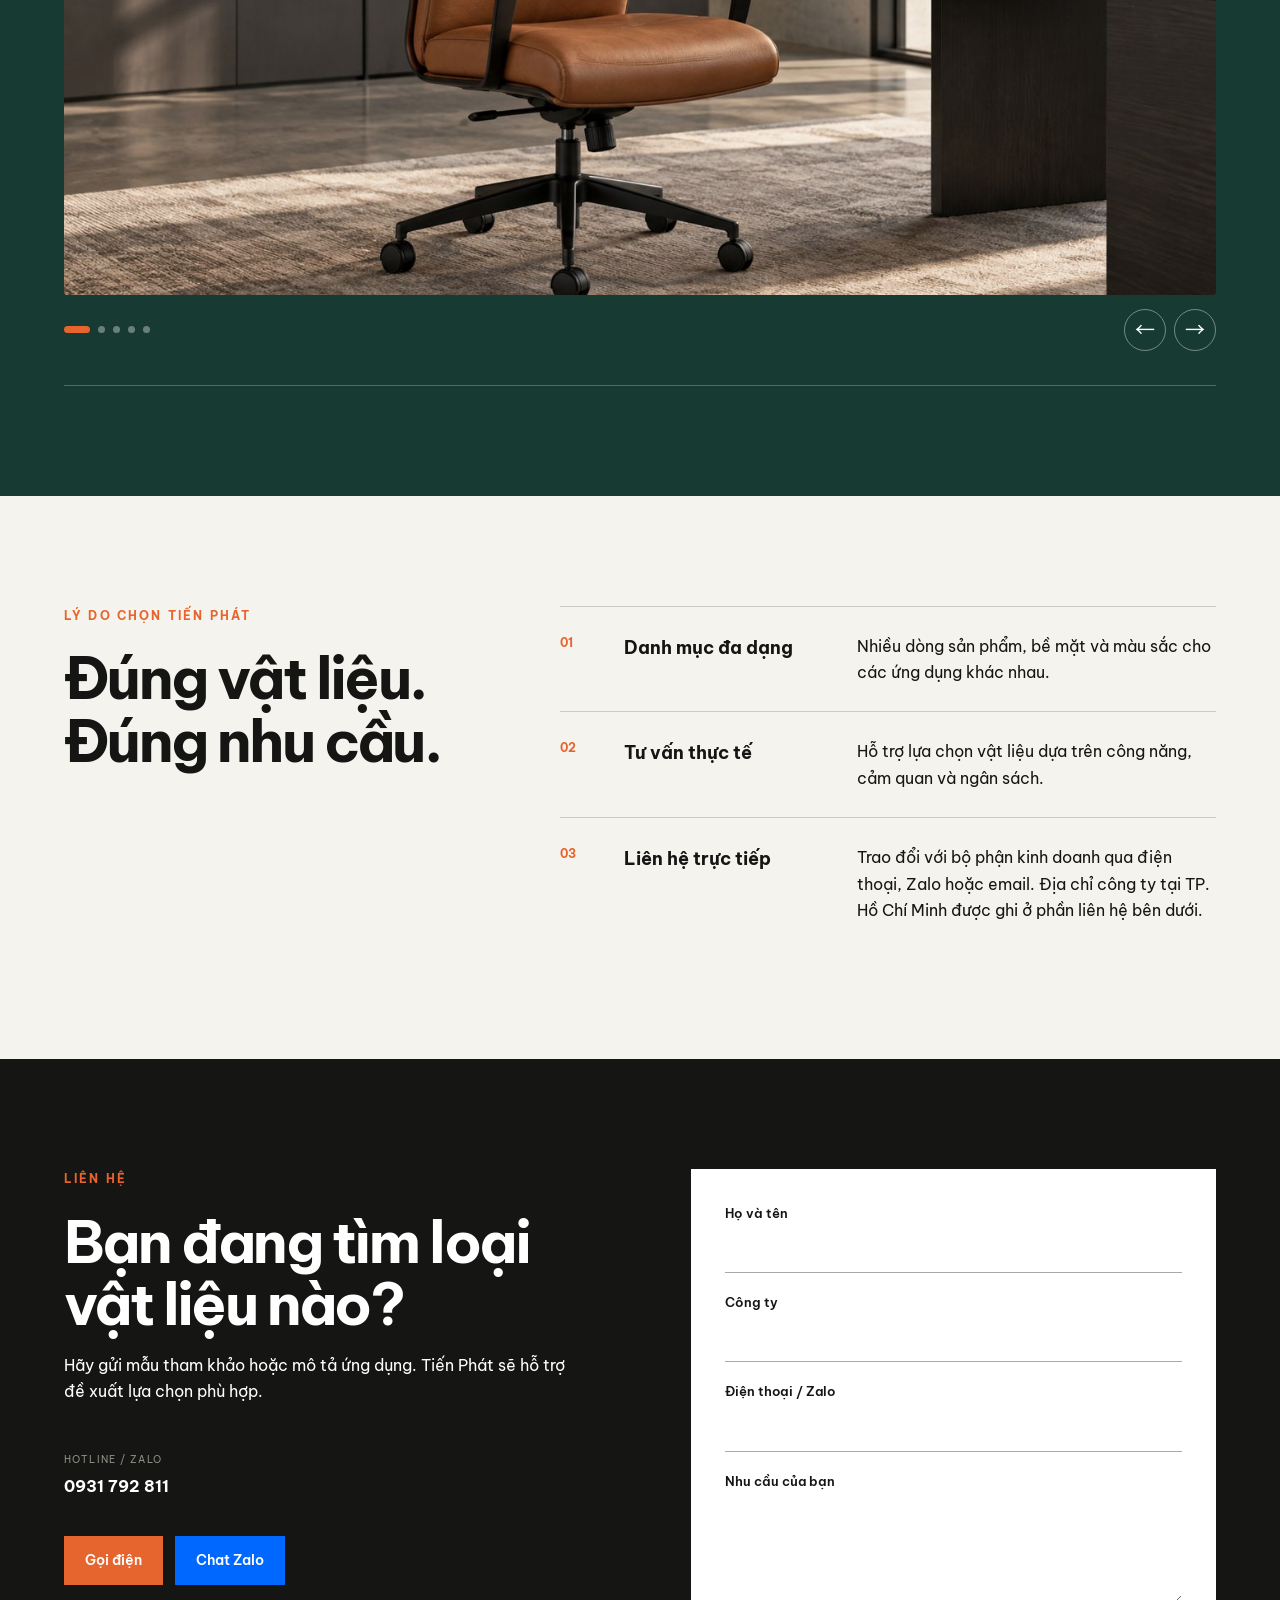
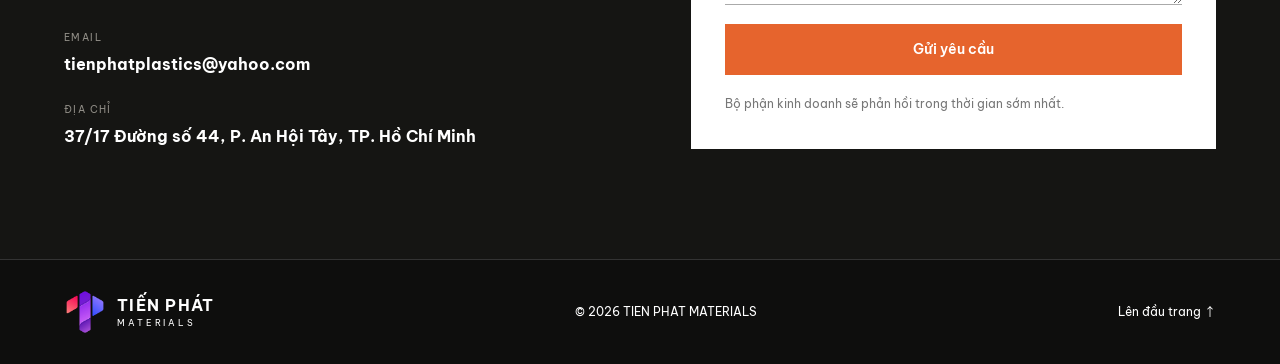
==== commit 72da1b3e: "Version homepage translation script to refresh cached headings" ====
--- a/vi/index.html
+++ b/vi/index.html
@@ -245,7 +245,7 @@
     <a class="floating-zalo" href="https://zalo.me/0931792811" target="_blank" rel="noopener noreferrer" aria-label="Chat Zalo với Tiến Phát" title="Chat Zalo">Zalo</a>
   </div>
   <script src="/assets/language.js"></script>
-  <script src="/assets/site.js"></script>
+  <script src="/assets/site.js?v=d9a1ed401a26"></script>
 <script src="/assets/contact.js"></script>
 </body>
 </html>
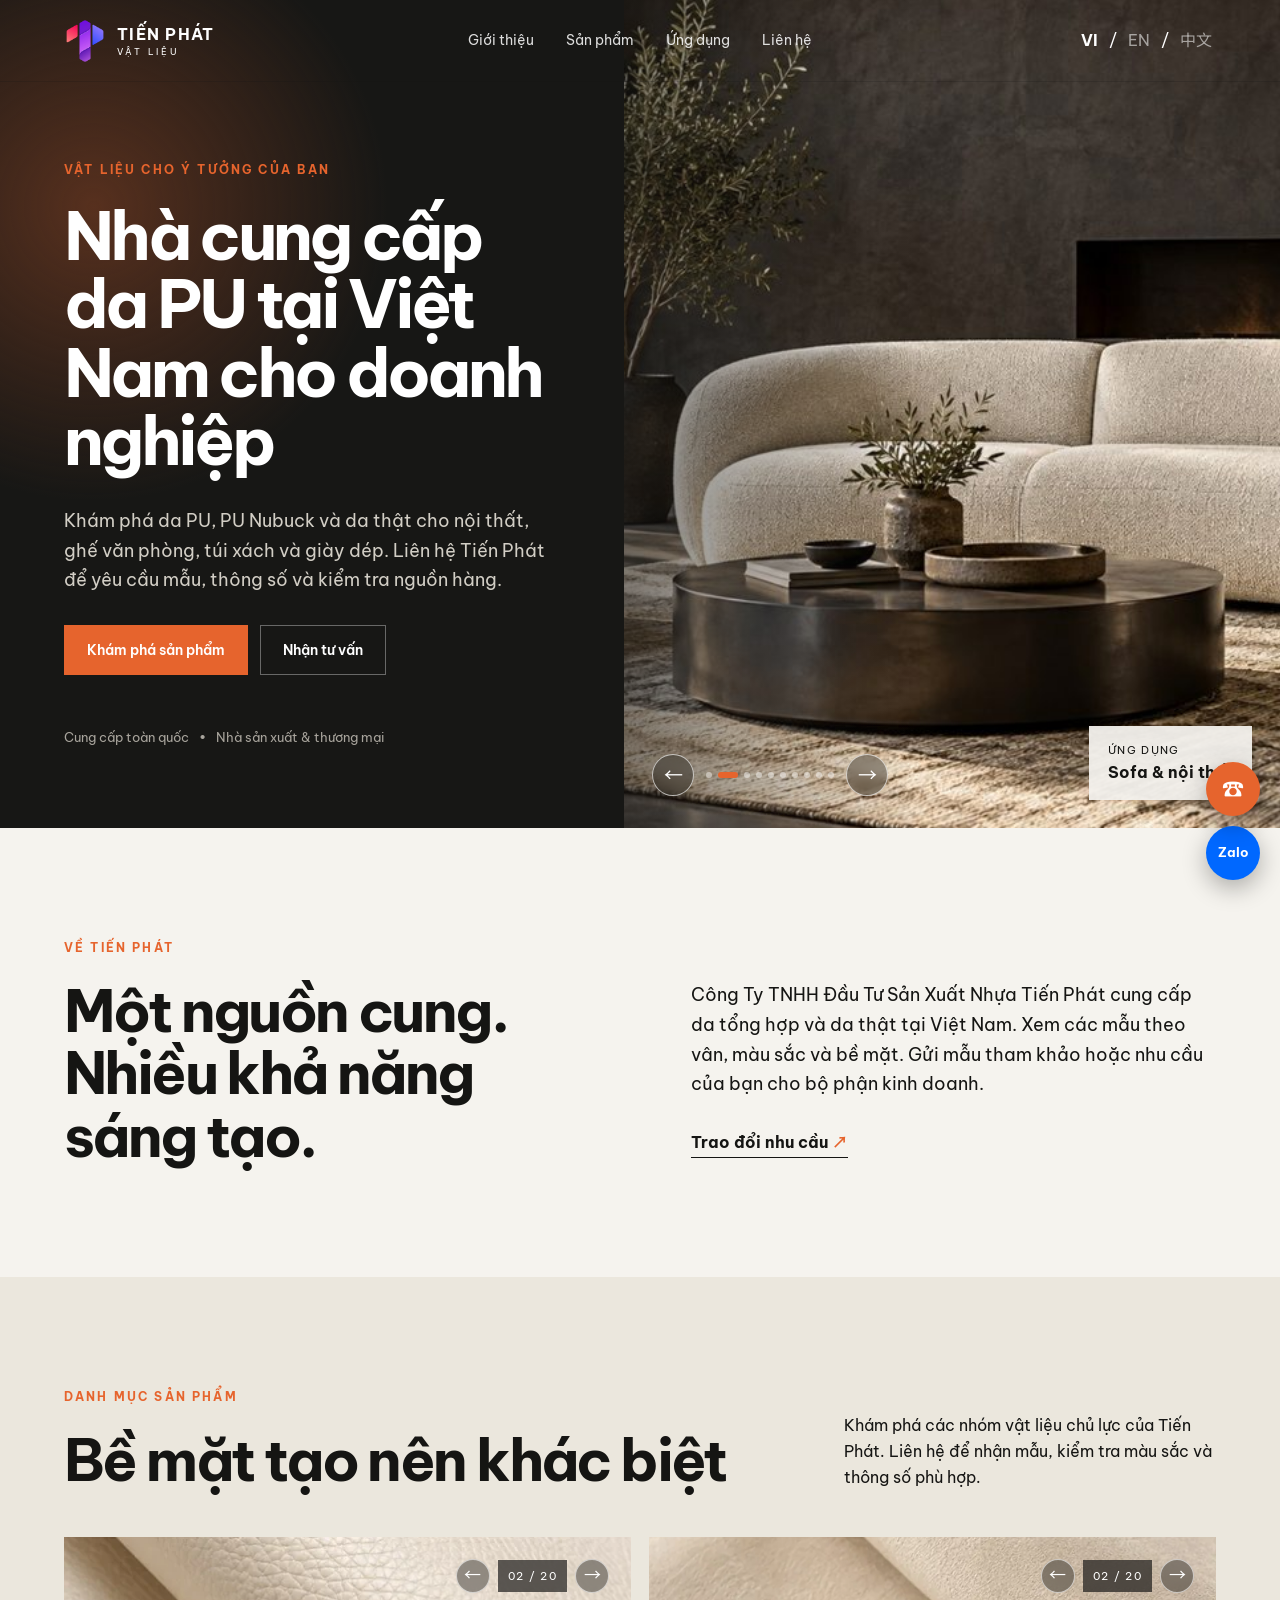
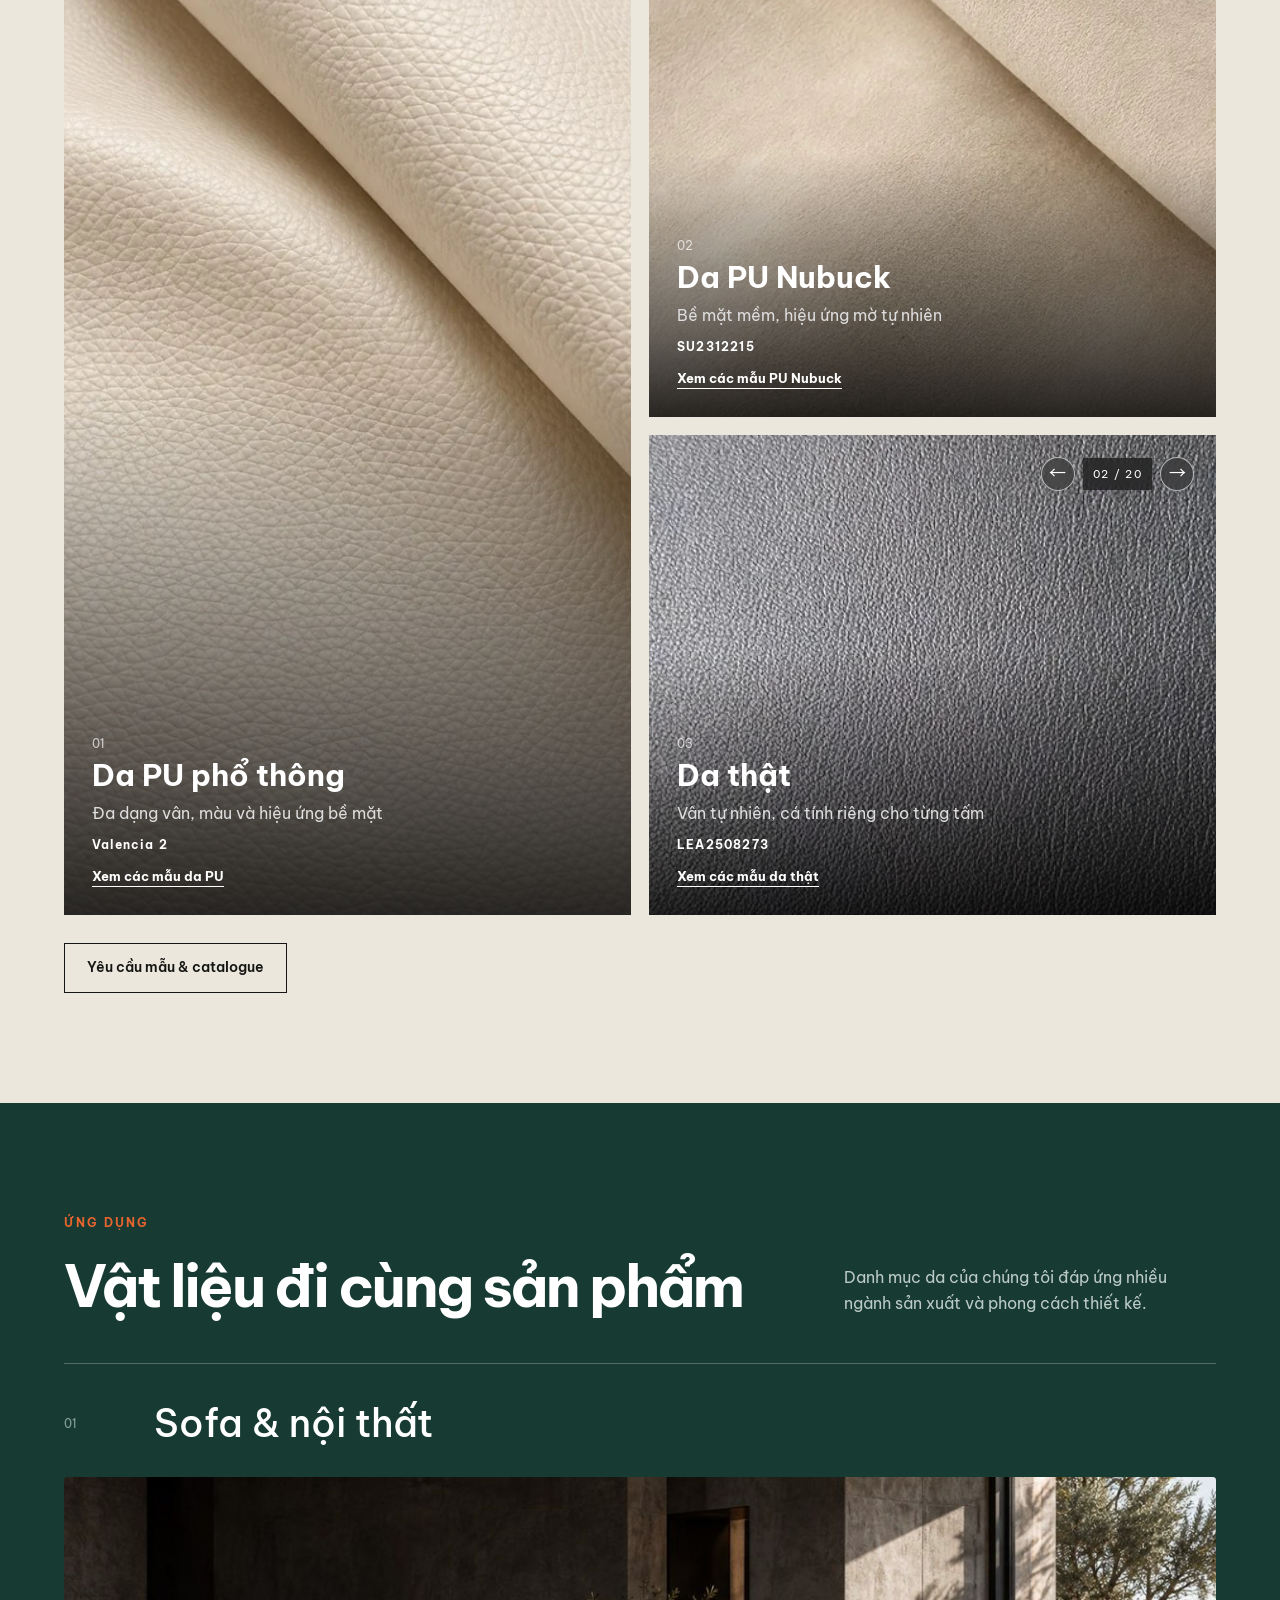
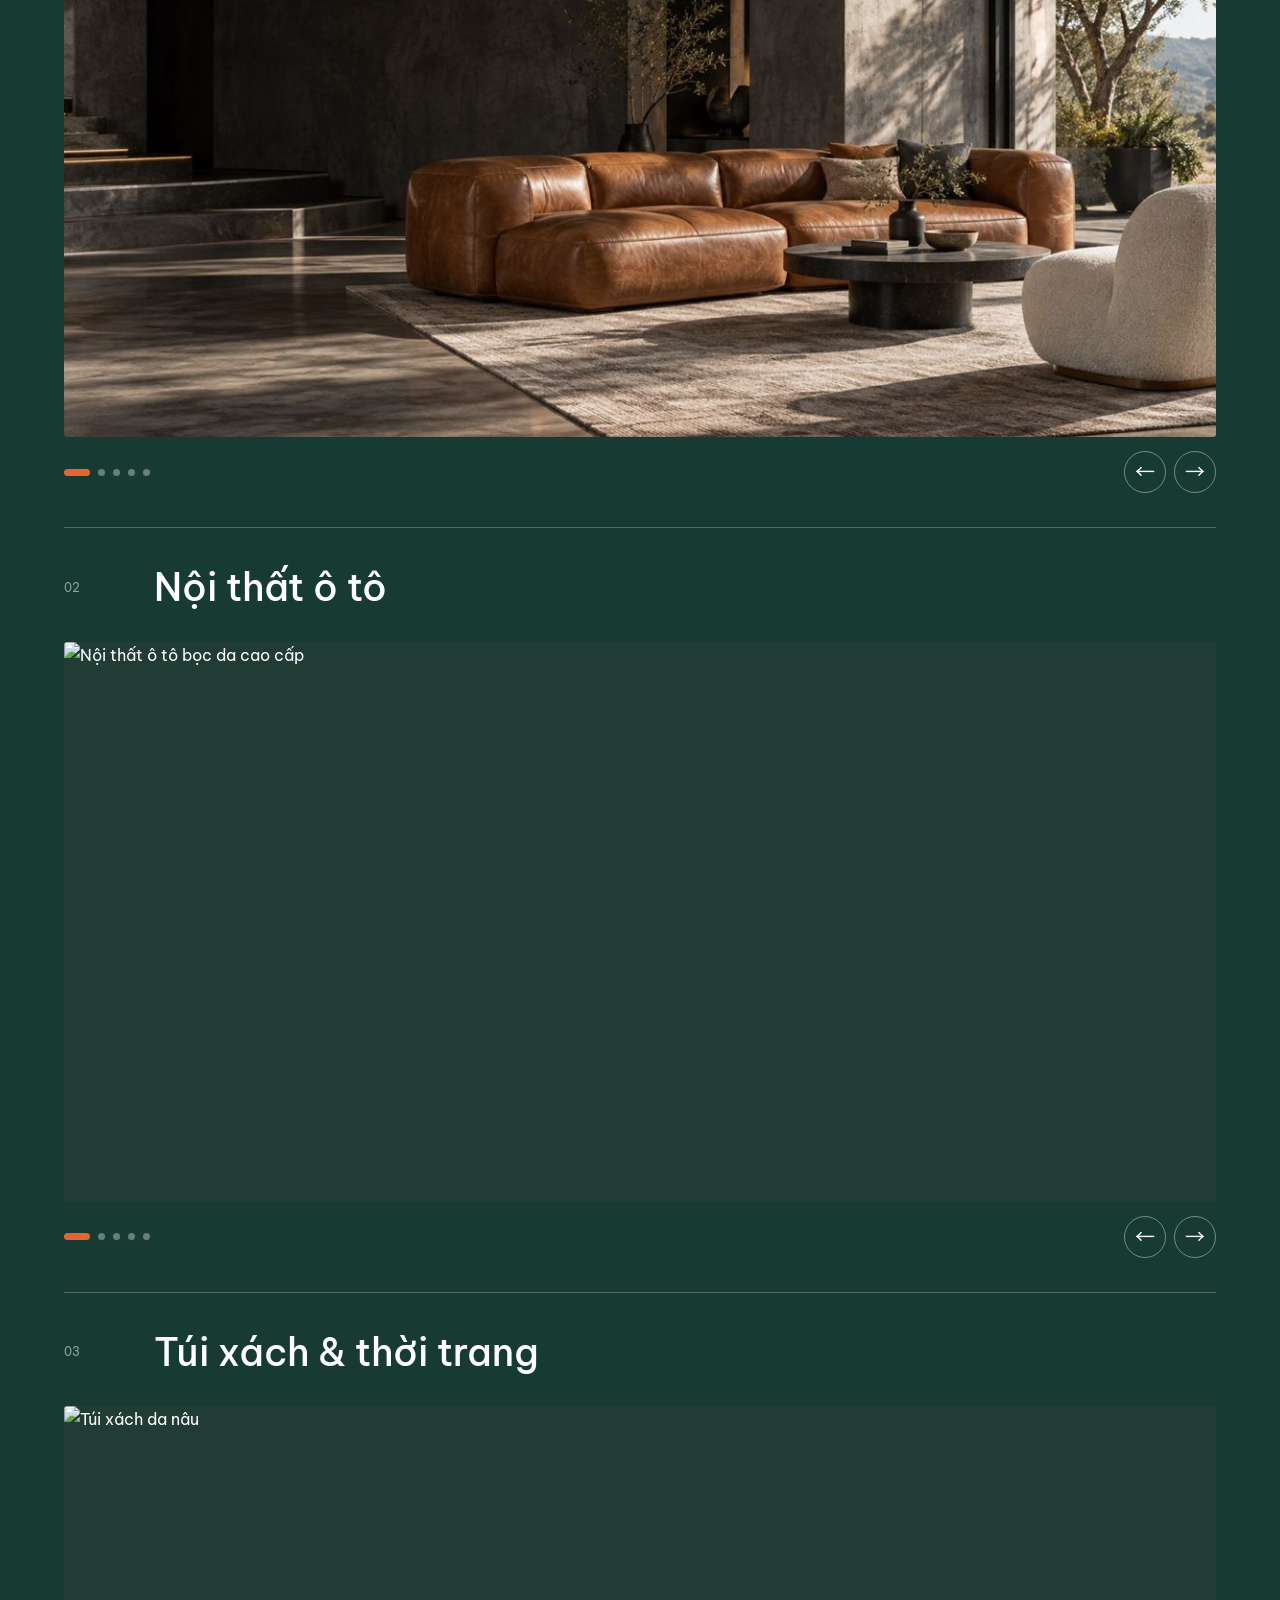
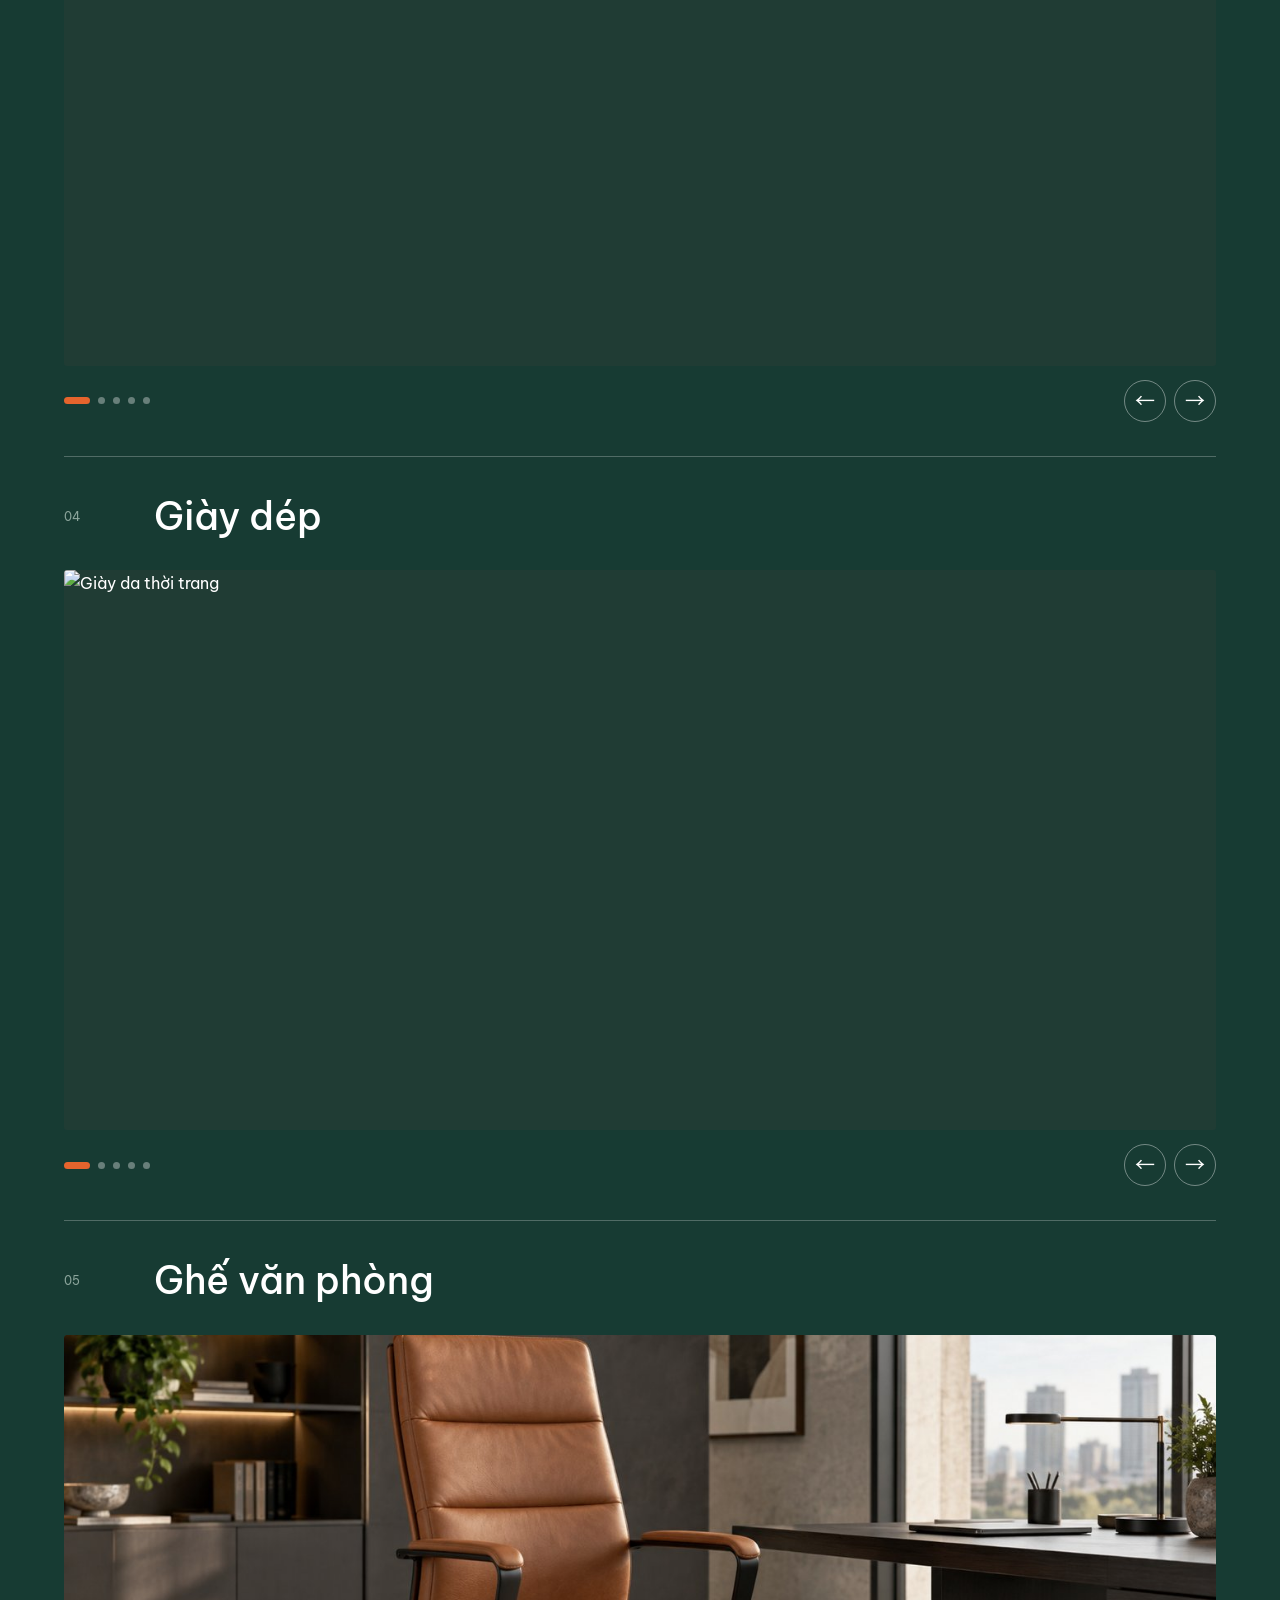
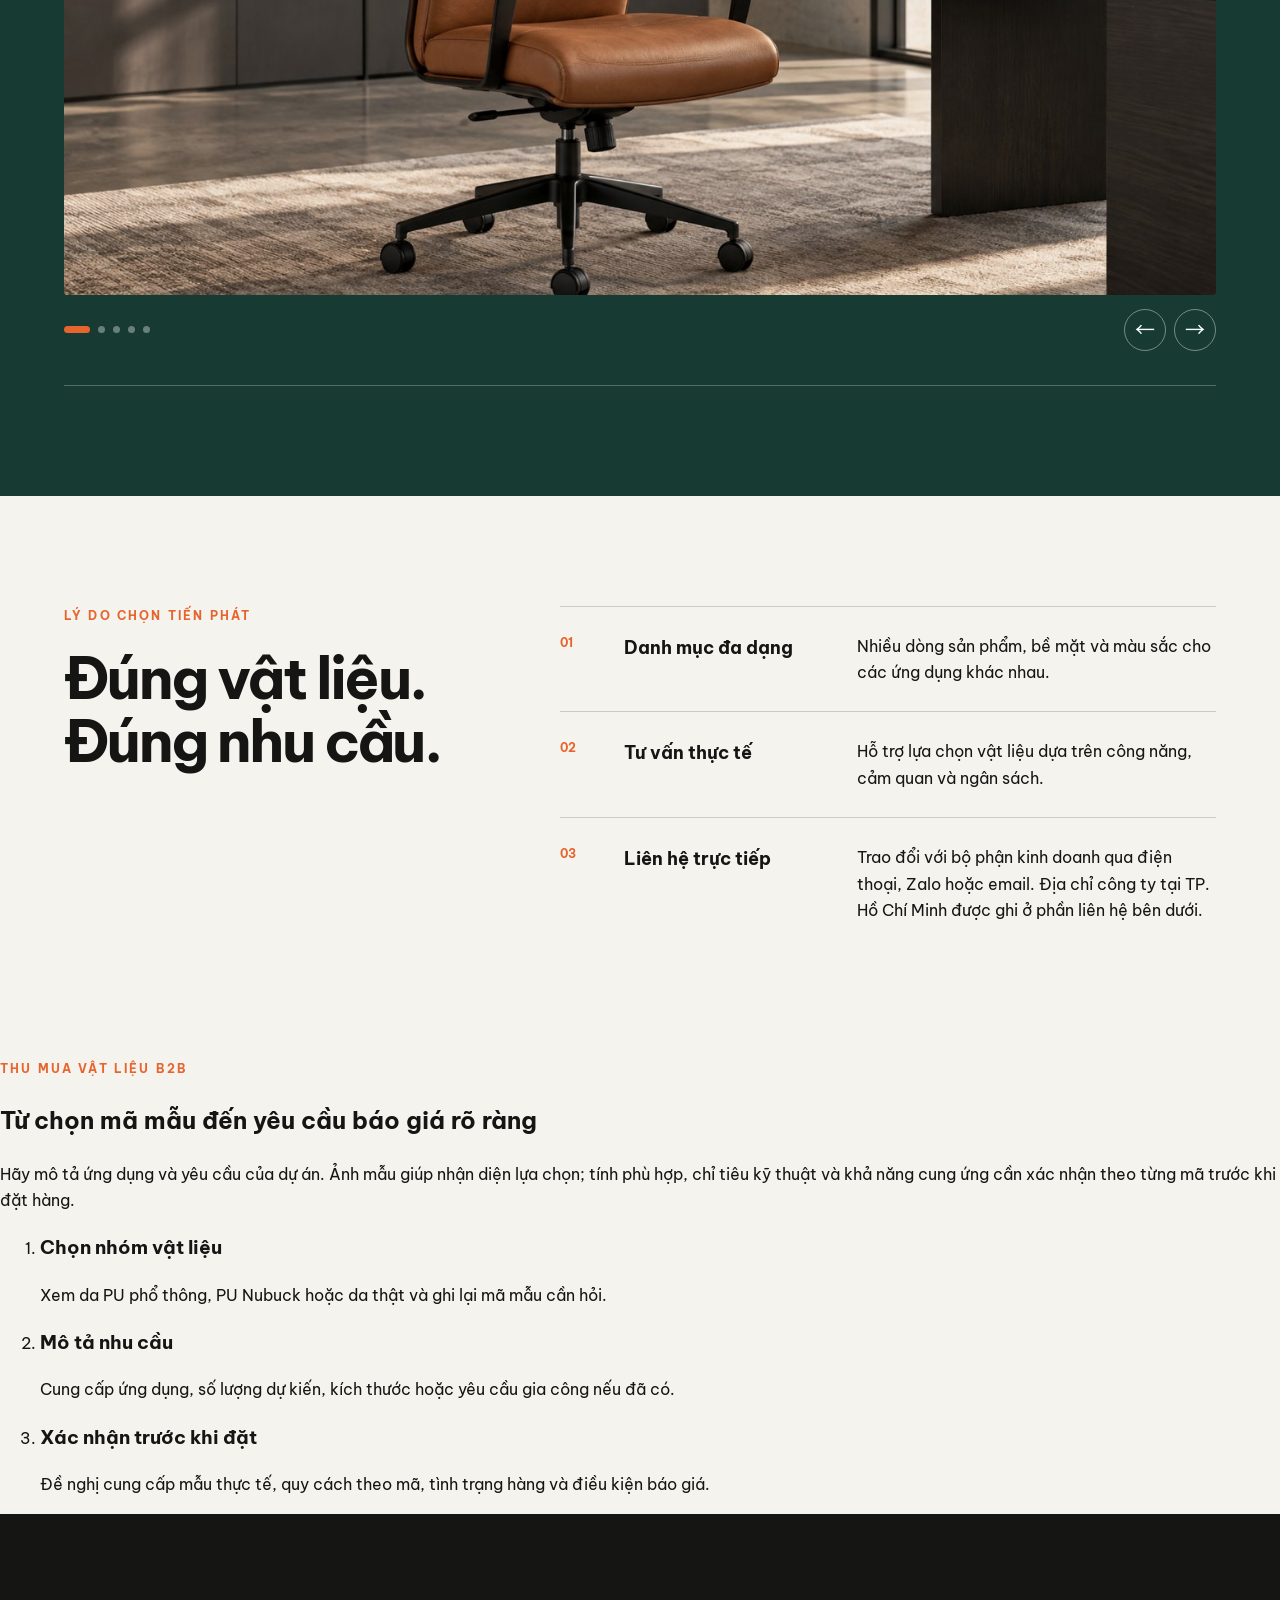
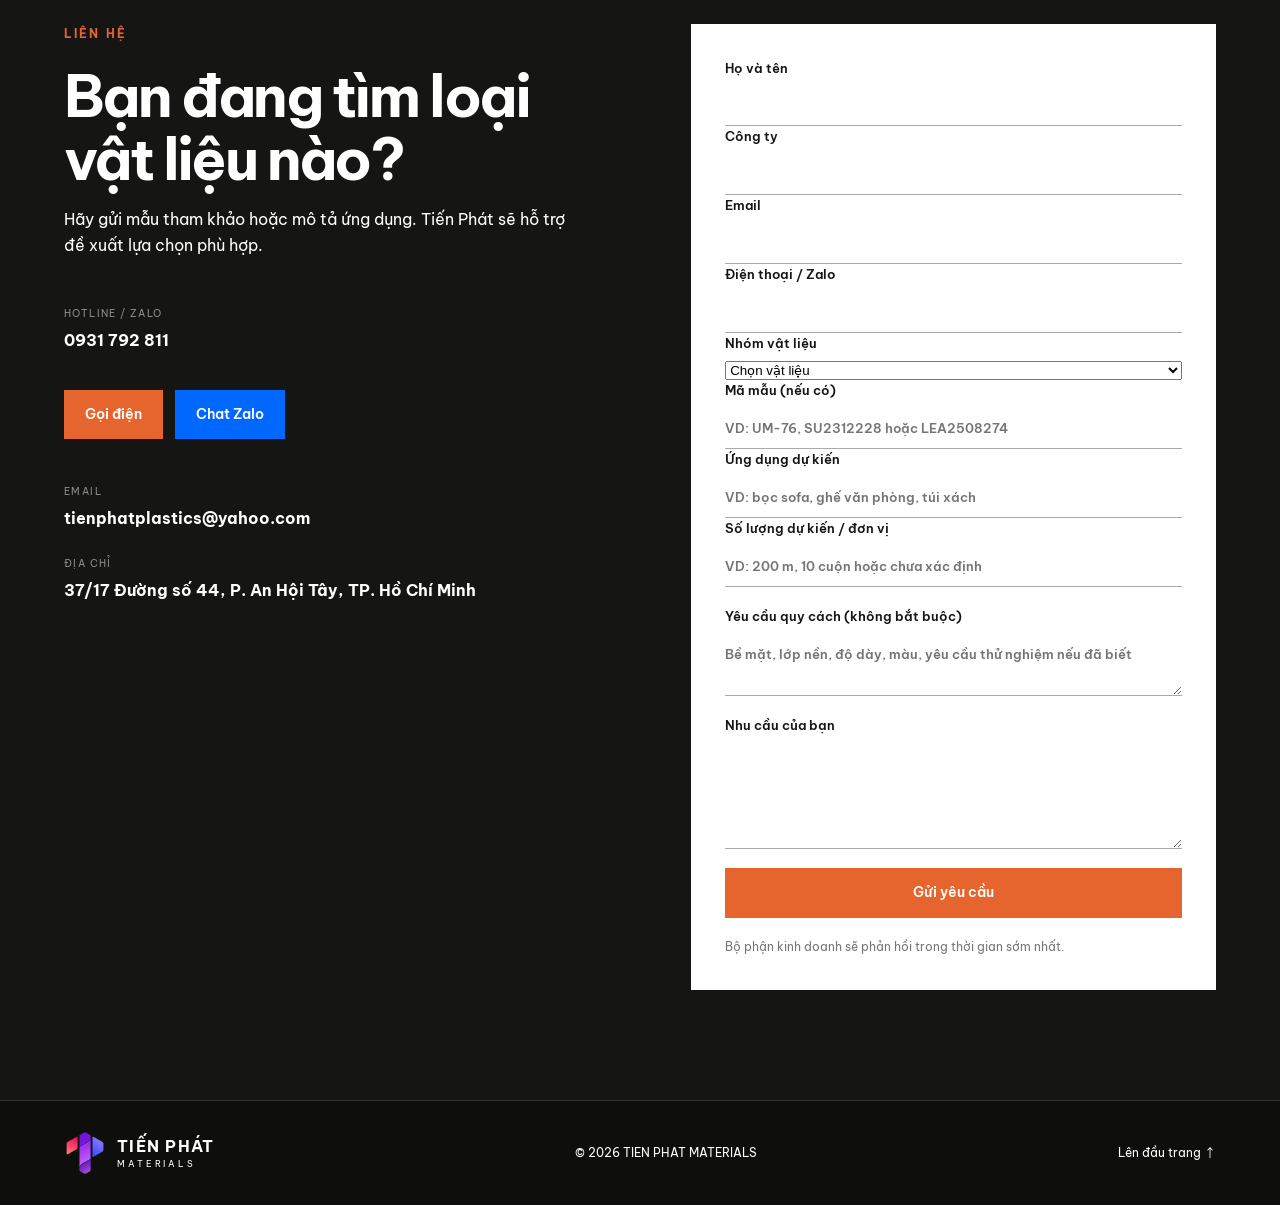
==== commit 125a12ce: "SEO B2B step 1: enquiry guidance and structured RFQ" ====
--- a/vi/index.html
+++ b/vi/index.html
@@ -205,6 +205,12 @@
       </div>
     </section>
 
+    <section class="rfq-guide" aria-labelledby="rfq-guide-title">
+      <p class="section-kicker">THU MUA VẬT LIỆU B2B</p>
+      <h2 id="rfq-guide-title">Từ chọn mã mẫu đến yêu cầu báo giá rõ ràng</h2>
+      <p class="rfq-guide-intro">Hãy mô tả ứng dụng và yêu cầu của dự án. Ảnh mẫu giúp nhận diện lựa chọn; tính phù hợp, chỉ tiêu kỹ thuật và khả năng cung ứng cần xác nhận theo từng mã trước khi đặt hàng.</p>
+      <ol class="rfq-steps"><li><h3>Chọn nhóm vật liệu</h3><p>Xem da PU phổ thông, PU Nubuck hoặc da thật và ghi lại mã mẫu cần hỏi.</p></li><li><h3>Mô tả nhu cầu</h3><p>Cung cấp ứng dụng, số lượng dự kiến, kích thước hoặc yêu cầu gia công nếu đã có.</p></li><li><h3>Xác nhận trước khi đặt</h3><p>Đề nghị cung cấp mẫu thực tế, quy cách theo mã, tình trạng hàng và điều kiện báo giá.</p></li></ol>
+    </section>
     <section class="contact" id="contact">
       <div class="contact-copy">
         <p class="section-kicker" data-t="contactKicker">LIÊN HỆ</p>
@@ -224,10 +230,20 @@
         <input type="hidden" name="access_key" value="09fbe38b-eef8-4adc-88e8-13fc5cd4dac2">
         <input type="hidden" name="subject" value="New enquiry — Tien Phat Materials">
         <input type="hidden" name="from_name" value="Tien Phat Materials Website">
+        <input type="hidden" name="source_page" value="">
+        <p class="rfq-selected" id="rfq-selected" aria-live="polite" hidden></p>
         <input class="botcheck" type="checkbox" name="botcheck" tabindex="-1" autocomplete="off">
-        <label><span data-t="name">Họ và tên</span><input name="name" required autocomplete="name"></label>
-        <label><span data-t="company">Công ty</span><input name="company" autocomplete="organization"></label>
-        <label><span data-t="phone">Điện thoại / Zalo</span><input name="phone" required autocomplete="tel"></label>
+        <div class="rfq-fields">
+          <label><span data-t="name">Họ và tên</span><input name="name" required autocomplete="name"></label>
+          <label><span data-t="company">Công ty</span><input name="company" autocomplete="organization"></label>
+          <label><span>Email</span><input name="email" type="email" autocomplete="email"></label>
+          <label><span data-t="phone">Điện thoại / Zalo</span><input name="phone" required autocomplete="tel"></label>
+          <label><span>Nhóm vật liệu</span><select name="material_category" id="rfq-material"><option value="">Chọn vật liệu</option><option value="pu">Da PU phổ thông</option><option value="nubuck">Da PU Nubuck</option><option value="leather">Da thật</option><option value="other">Chưa xác định / khác</option></select></label>
+          <label><span>Mã mẫu (nếu có)</span><input name="sample_code" id="rfq-sample" maxlength="100" placeholder="VD: UM-76, SU2312228 hoặc LEA2508274"></label>
+          <label><span>Ứng dụng dự kiến</span><input name="intended_application" maxlength="180" placeholder="VD: bọc sofa, ghế văn phòng, túi xách"></label>
+          <label><span>Số lượng dự kiến / đơn vị</span><input name="estimated_quantity" maxlength="120" placeholder="VD: 200 m, 10 cuộn hoặc chưa xác định"></label>
+        </div>
+        <label><span>Yêu cầu quy cách (không bắt buộc)</span><textarea name="specification_requirements" rows="2" placeholder="Bề mặt, lớp nền, độ dày, màu, yêu cầu thử nghiệm nếu đã biết"></textarea></label>
         <label><span data-t="need">Nhu cầu của bạn</span><textarea name="message" rows="4" required></textarea></label>
         <button class="btn primary" type="submit" data-t="send">Gửi yêu cầu</button>
         <p class="form-status" data-t="response" aria-live="polite">Bộ phận kinh doanh sẽ phản hồi trong thời gian sớm nhất.</p>
@@ -247,5 +263,6 @@
   <script src="/assets/language.js"></script>
   <script src="/assets/site.js?v=d9a1ed401a26"></script>
 <script src="/assets/contact.js"></script>
+<script src="/assets/rfq.js?v=20261108"></script>
 </body>
 </html>
